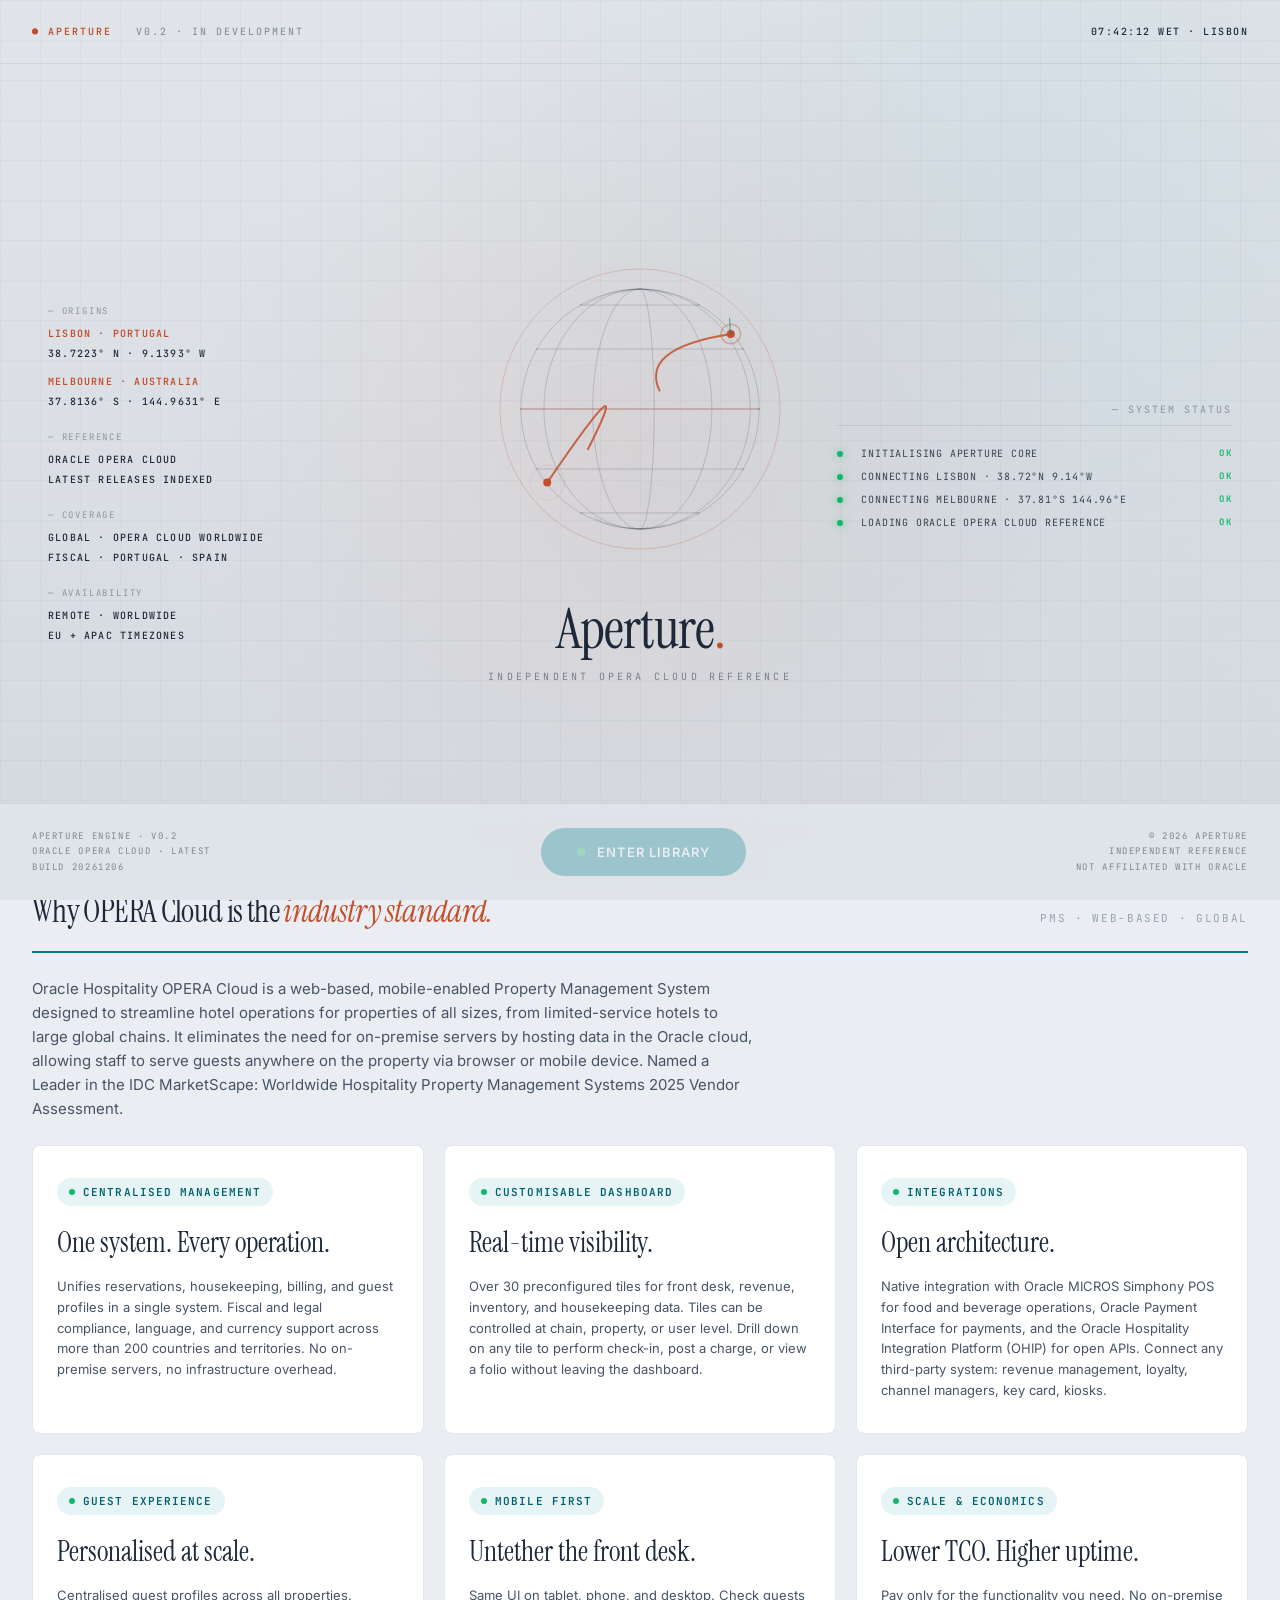
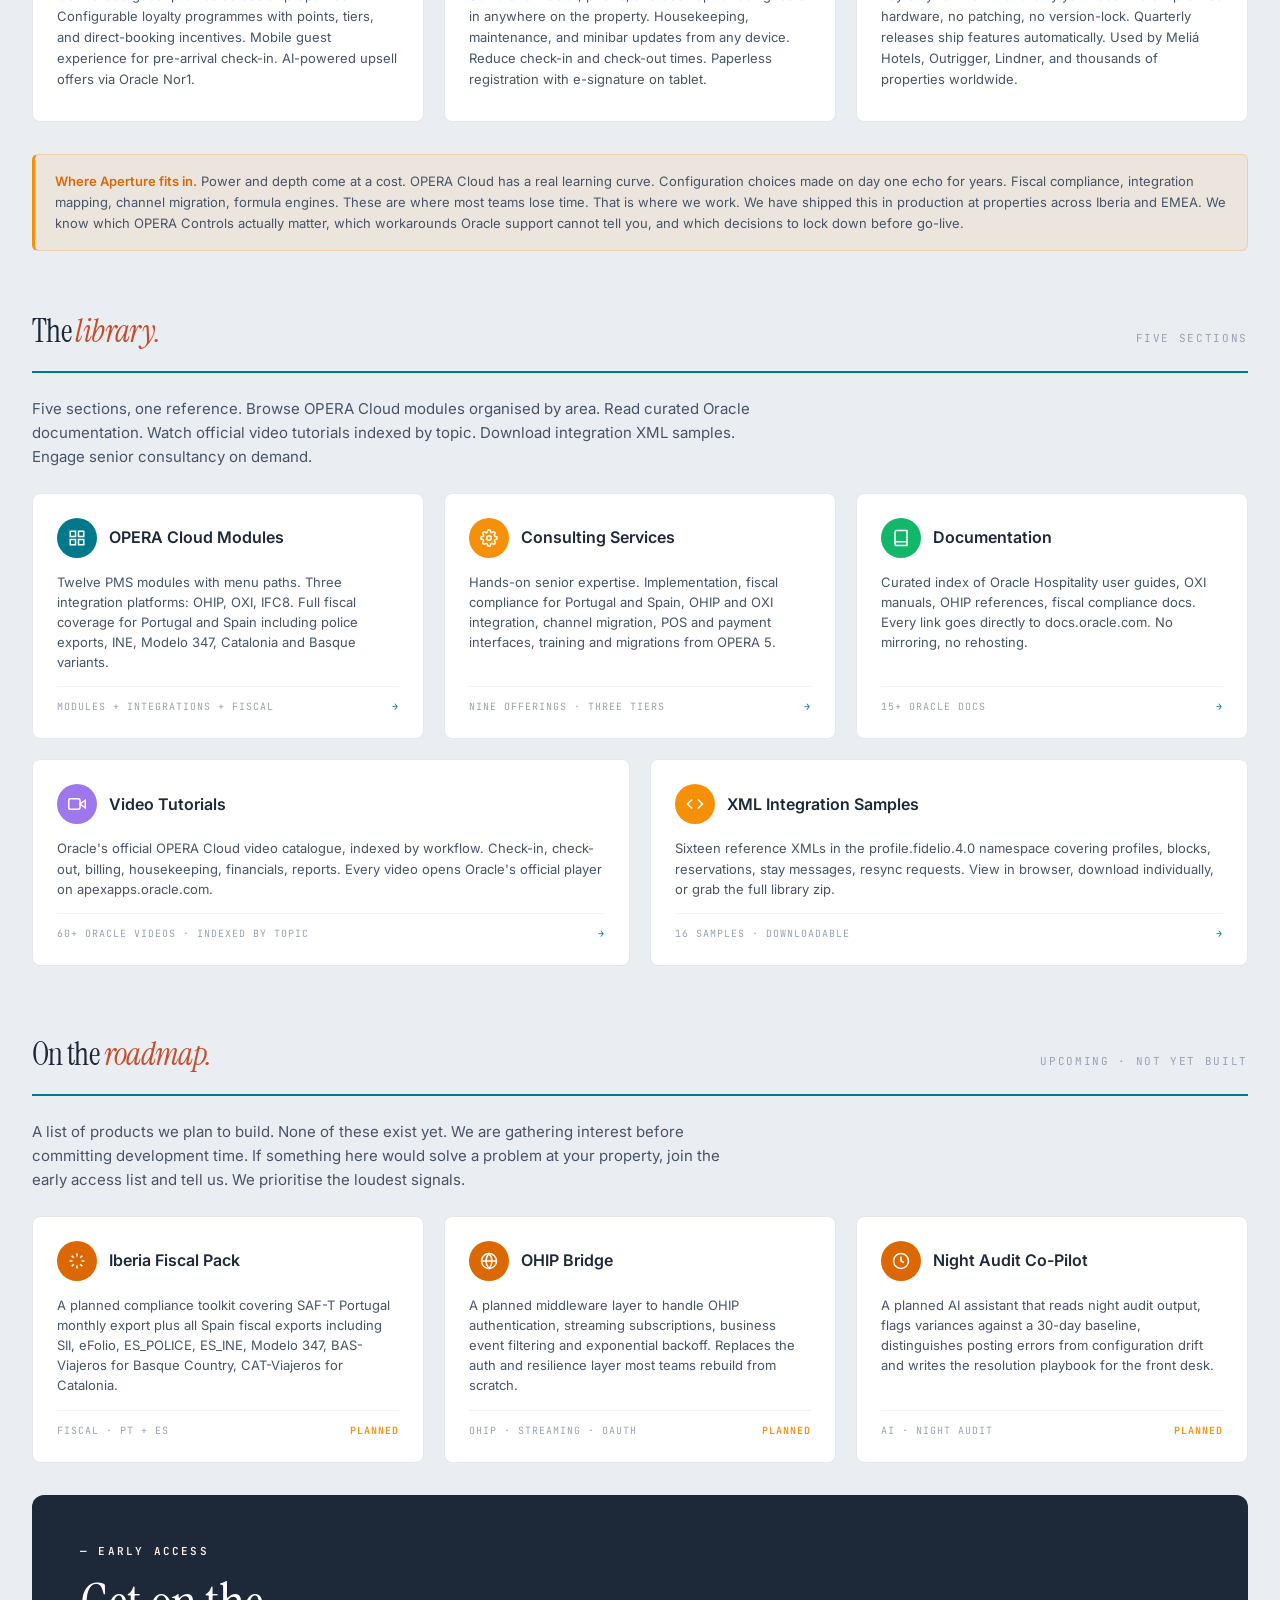
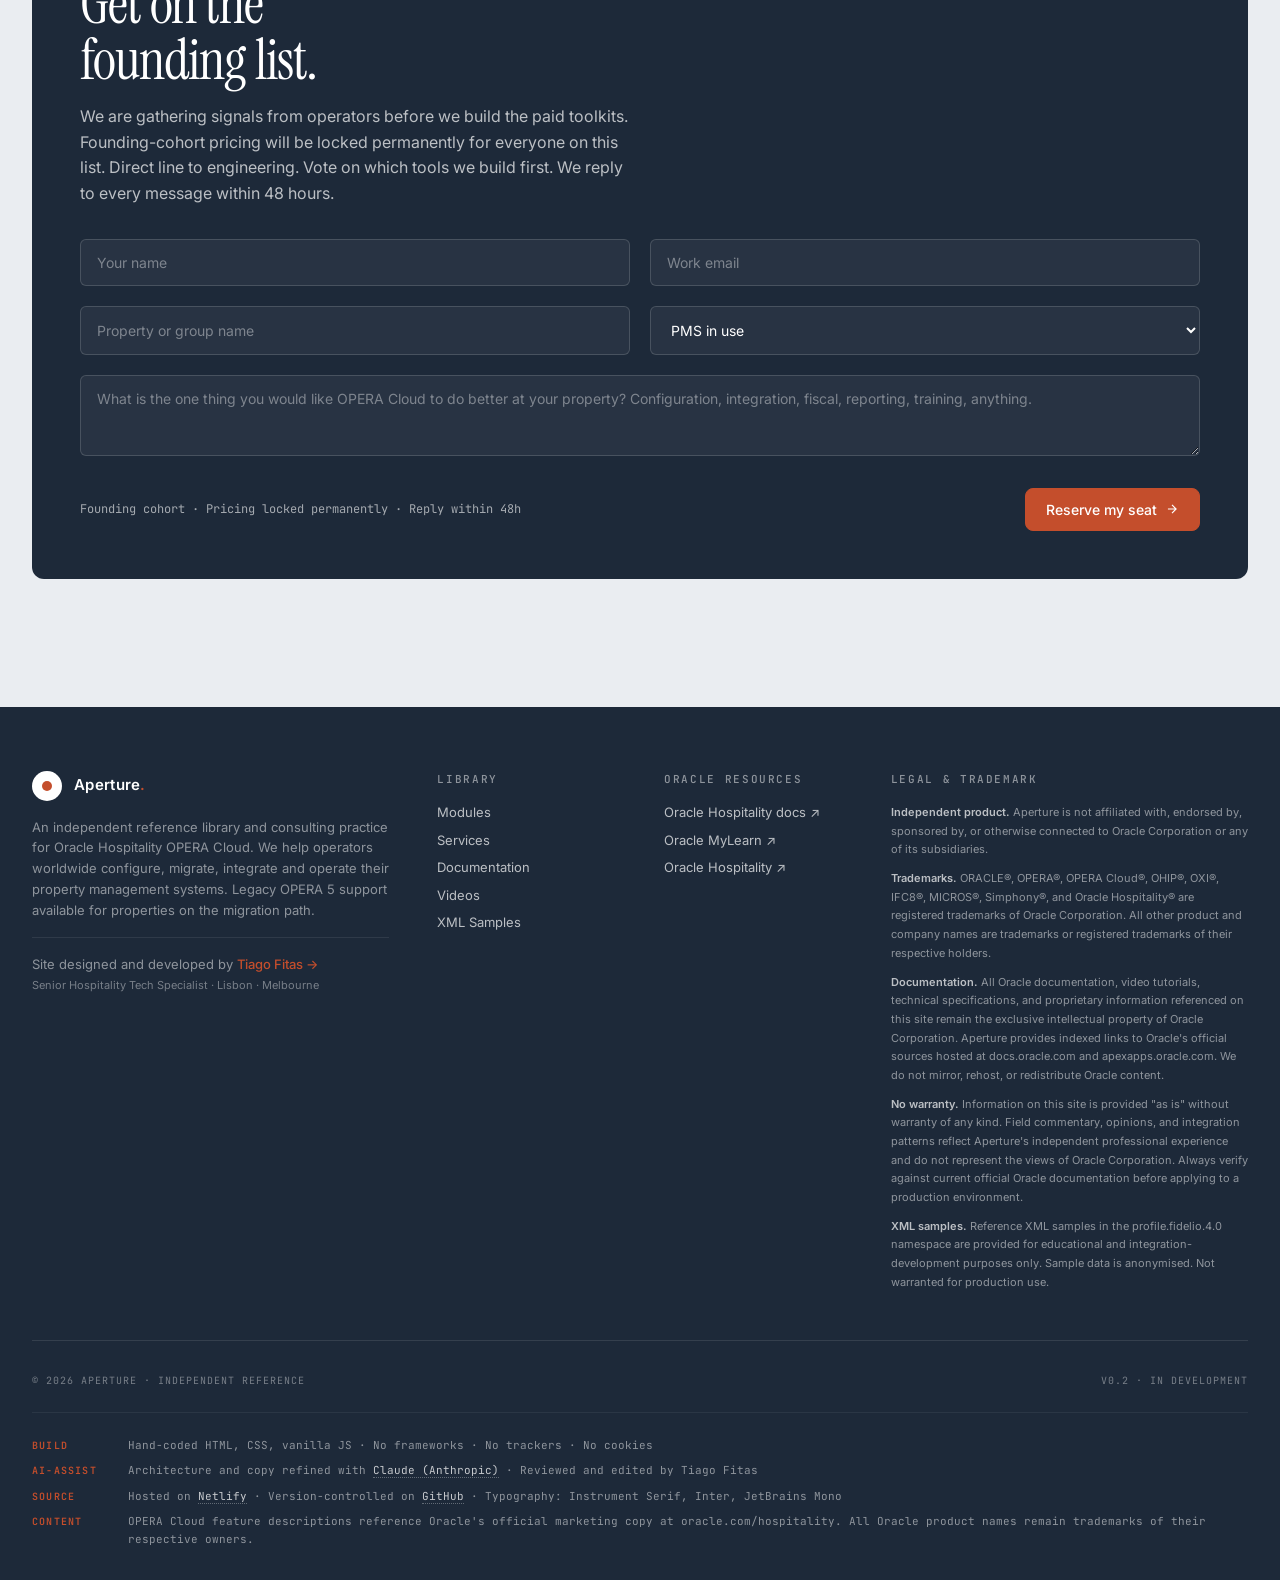
==== index.html @ 54735583 "v8 working form + Netlify Forms + reframed copy" ====
<!DOCTYPE html>
<html lang="en">
<head>
<meta charset="UTF-8">
<meta name="viewport" content="width=device-width, initial-scale=1.0">
<title>Aperture · OPERA Cloud Reference & Tools</title>
<meta name="description" content="Curated Oracle Hospitality OPERA Cloud documentation, video tutorials, and integration XML samples. Independent reference library for hotel technology professionals.">
<link rel="preconnect" href="https://fonts.googleapis.com">
<link rel="preconnect" href="https://fonts.gstatic.com" crossorigin>
<link href="https://fonts.googleapis.com/css2?family=Instrument+Serif&family=JetBrains+Mono:wght@400;500;600&family=Inter:wght@400;500;600;700&display=swap" rel="stylesheet">
<link rel="stylesheet" href="assets/styles.css">
</head>
<body class="intro-active">

<!-- Netlify static form registration (hidden, required for Netlify to detect form fields at build time) -->
<form name="aperture-waitlist" netlify netlify-honeypot="bot-field" hidden>
  <input type="text" name="name" />
  <input type="email" name="email" />
  <input type="text" name="property" />
  <input type="text" name="pms" />
  <textarea name="goal"></textarea>
</form>

<!-- CINEMATIC BOOT INTRO -->
<div id="intro">

  <!-- TOP STATUS BAR -->
  <div class="boot-topbar">
    <div class="left">
      <span class="accent">● APERTURE</span>
      <span>v0.2 · IN DEVELOPMENT</span>
    </div>
    <div class="right">
      <span id="boot-clock">--:--:-- WET · LISBON</span>
    </div>
  </div>

  <!-- THREE-COLUMN STAGE -->
  <div class="boot-stage">

    <!-- LEFT COLUMN - COORDS + META -->
    <div class="boot-left">
      <span class="label">— Origins</span>
      <span class="value accent">LISBON · PORTUGAL</span>
      <span class="value">38.7223° N · 9.1393° W</span>
      <span class="value accent" style="margin-top: 8px; display: block;">MELBOURNE · AUSTRALIA</span>
      <span class="value">37.8136° S · 144.9631° E</span>

      <span class="label">— Reference</span>
      <span class="value">ORACLE OPERA CLOUD</span>
      <span class="value">LATEST RELEASES INDEXED</span>

      <span class="label">— Coverage</span>
      <span class="value">GLOBAL · OPERA CLOUD WORLDWIDE</span>
      <span class="value">FISCAL · PORTUGAL · SPAIN</span>

      <span class="label">— Availability</span>
      <span class="value">REMOTE · WORLDWIDE</span>
      <span class="value">EU + APAC TIMEZONES</span>
    </div>

    <!-- CENTRE - GLOBE + BRAND -->
    <div class="boot-centre">
      <canvas id="boot-globe" width="320" height="320"></canvas>
      <div class="boot-brand">
        <div class="boot-brand-name">Aperture<span class="dot">.</span></div>
        <div class="boot-brand-tag">Independent OPERA Cloud Reference</div>
      </div>
    </div>

    <!-- RIGHT COLUMN - STATUS LIST -->
    <div class="boot-right">
      <div class="boot-status-head">— SYSTEM STATUS</div>
      <div id="status-list"></div>
    </div>

  </div>

  <!-- BOTTOM BAR - SYSTEM INFO + ENTER -->
  <div class="boot-bottom">
    <div class="boot-system-info" id="boot-system">
      APERTURE ENGINE · v0.2<br>
      ORACLE OPERA CLOUD · LATEST<br>
      BUILD ----
    </div>
    <button id="intro-enter" class="intro-enter" disabled>
      <span class="intro-pulse"></span>
      Enter library
    </button>
    <div class="boot-system-info" style="text-align: right;">
      © 2026 APERTURE<br>
      INDEPENDENT REFERENCE<br>
      NOT AFFILIATED WITH ORACLE
    </div>
  </div>

</div>

<!-- TOP BAR -->
<header class="topbar">
  <div class="topbar-inner">
    <a href="index.html" class="brand">
      <div class="brand-mark"></div>
      <span class="name">Aperture<span class="dot">.</span></span>
    </a>
    <div class="topbar-meta">
      <span class="pill">REFERENCE LIBRARY</span>
      <span>v0.2 · IN DEVELOPMENT</span>
    </div>
  </div>
</header>

<!-- MENU -->
<nav class="menubar">
  <div class="menubar-inner">
    <a href="index.html" class="menu-link active">
      <svg viewBox="0 0 24 24" fill="none" stroke="currentColor" stroke-width="2"><path d="M3 9l9-7 9 7v11a2 2 0 01-2 2H5a2 2 0 01-2-2z"/></svg>
      Home
    </a>
    <a href="modules.html" class="menu-link">
      <svg viewBox="0 0 24 24" fill="none" stroke="currentColor" stroke-width="2"><rect x="3" y="3" width="7" height="7"/><rect x="14" y="3" width="7" height="7"/><rect x="3" y="14" width="7" height="7"/><rect x="14" y="14" width="7" height="7"/></svg>
      Modules
    </a>
    <a href="services.html" class="menu-link">
      <svg viewBox="0 0 24 24" fill="none" stroke="currentColor" stroke-width="2"><circle cx="12" cy="12" r="3"/><path d="M19.4 15a1.65 1.65 0 00.33 1.82l.06.06a2 2 0 010 2.83 2 2 0 01-2.83 0l-.06-.06a1.65 1.65 0 00-1.82-.33 1.65 1.65 0 00-1 1.51V21a2 2 0 01-4 0v-.09A1.65 1.65 0 009 19.4a1.65 1.65 0 00-1.82.33l-.06.06a2 2 0 01-2.83 0 2 2 0 010-2.83l.06-.06a1.65 1.65 0 00.33-1.82 1.65 1.65 0 00-1.51-1H3a2 2 0 010-4h.09A1.65 1.65 0 004.6 9a1.65 1.65 0 00-.33-1.82l-.06-.06a2 2 0 010-2.83 2 2 0 012.83 0l.06.06a1.65 1.65 0 001.82.33H9a1.65 1.65 0 001-1.51V3a2 2 0 014 0v.09a1.65 1.65 0 001 1.51 1.65 1.65 0 001.82-.33l.06-.06a2 2 0 012.83 0 2 2 0 010 2.83l-.06.06a1.65 1.65 0 00-.33 1.82V9a1.65 1.65 0 001.51 1H21a2 2 0 010 4h-.09a1.65 1.65 0 00-1.51 1z"/></svg>
      Services
    </a>
    <a href="resources.html" class="menu-link">
      <svg viewBox="0 0 24 24" fill="none" stroke="currentColor" stroke-width="2"><path d="M4 19.5A2.5 2.5 0 016.5 17H20"/><path d="M6.5 2H20v20H6.5A2.5 2.5 0 014 19.5v-15A2.5 2.5 0 016.5 2z"/></svg>
      Documentation
    </a>
    <a href="videos.html" class="menu-link">
      <svg viewBox="0 0 24 24" fill="none" stroke="currentColor" stroke-width="2"><polygon points="23 7 16 12 23 17 23 7"/><rect x="1" y="5" width="15" height="14" rx="2"/></svg>
      Videos
    </a>
    <a href="xml-library.html" class="menu-link">
      <svg viewBox="0 0 24 24" fill="none" stroke="currentColor" stroke-width="2"><path d="M14 2H6a2 2 0 00-2 2v16a2 2 0 002 2h12a2 2 0 002-2V8z"/><path d="M14 2v6h6 M16 13H8 M16 17H8"/></svg>
      XML Samples
    </a>
    <div class="menubar-actions">
      <a href="#waitlist" class="btn btn-accent" style="padding: 6px 14px; font-size: 12px;">Early access</a>
    </div>
  </div>
</nav>

<!-- PAGE CONTENT -->
<div class="page">

  <!-- HERO -->
  <section class="hero">
    <div class="hero-content">
      <div class="hero-eyebrow">
        <span class="dot"></span>
        Independent OPERA Cloud reference library
      </div>
      <h1>Reference,<br>tools, <span class="accent">expertise.</span></h1>
      <p class="lead">A growing reference library for Oracle Hospitality OPERA Cloud. Curated documentation, official video tutorials, integration XML samples, and senior consulting services. Independent. Iberia-based. Worldwide remote.</p>
      <div class="ctas">
        <a href="modules.html" class="btn btn-primary">
          Browse modules
          <svg width="14" height="14" viewBox="0 0 24 24" fill="none" stroke="currentColor" stroke-width="2"><path d="M5 12h14M12 5l7 7-7 7"/></svg>
        </a>
        <a href="services.html" class="btn btn-secondary">View services</a>
        <a href="#waitlist" class="btn btn-secondary">Early access</a>
      </div>
    </div>
  </section>

  <!-- STAT TILES (PMS dashboard style) -->
  <div class="tiles">
    <div class="tile span-3">
      <div class="stat">
        <div class="stat-icon teal">
          <svg viewBox="0 0 24 24"><rect x="3" y="3" width="7" height="7"/><rect x="14" y="3" width="7" height="7"/><rect x="3" y="14" width="7" height="7"/><rect x="14" y="14" width="7" height="7"/></svg>
        </div>
        <div>
          <div class="stat-num">12</div>
          <div class="stat-label">Modules covered</div>
        </div>
      </div>
    </div>
    <div class="tile span-3">
      <div class="stat">
        <div class="stat-icon green">
          <svg viewBox="0 0 24 24"><path d="M14 2H6a2 2 0 00-2 2v16a2 2 0 002 2h12a2 2 0 002-2V8z M14 2v6h6"/></svg>
        </div>
        <div>
          <div class="stat-num">15</div>
          <div class="stat-label">Oracle docs indexed</div>
        </div>
      </div>
    </div>
    <div class="tile span-3">
      <div class="stat">
        <div class="stat-icon purple">
          <svg viewBox="0 0 24 24"><polygon points="23 7 16 12 23 17 23 7"/><rect x="1" y="5" width="15" height="14" rx="2"/></svg>
        </div>
        <div>
          <div class="stat-num">60+</div>
          <div class="stat-label">Video tutorials</div>
        </div>
      </div>
    </div>
    <div class="tile span-3">
      <div class="stat">
        <div class="stat-icon orange">
          <svg viewBox="0 0 24 24"><polyline points="16 18 22 12 16 6"/><polyline points="8 6 2 12 8 18"/></svg>
        </div>
        <div>
          <div class="stat-num">16</div>
          <div class="stat-label">XML samples</div>
        </div>
      </div>
    </div>
  </div>

  <!-- WHY OPERA CLOUD -->
  <div class="section-head">
    <h2>Why OPERA Cloud is the <span class="accent">industry standard.</span></h2>
    <span class="count">PMS · WEB-BASED · GLOBAL</span>
  </div>
  <p class="section-intro">Oracle Hospitality OPERA Cloud is a web-based, mobile-enabled Property Management System designed to streamline hotel operations for properties of all sizes, from limited-service hotels to large global chains. It eliminates the need for on-premise servers by hosting data in the Oracle cloud, allowing staff to serve guests anywhere on the property via browser or mobile device. Named a Leader in the IDC MarketScape: Worldwide Hospitality Property Management Systems 2025 Vendor Assessment.</p>

  <div class="tiles">
    <div class="tile span-4">
      <div style="padding: 8px 0;">
        <div class="hero-eyebrow" style="background: var(--teal-soft); margin-bottom: 16px;">
          <span class="dot"></span> CENTRALISED MANAGEMENT
        </div>
        <h3 style="font-family: 'Instrument Serif', Georgia, serif; font-size: 28px; font-weight: 400; margin-bottom: 12px;">One system. Every operation.</h3>
        <p style="font-size: 13px; color: var(--ink-soft); line-height: 1.6;">Unifies reservations, housekeeping, billing, and guest profiles in a single system. Fiscal and legal compliance, language, and currency support across more than 200 countries and territories. No on-premise servers, no infrastructure overhead.</p>
      </div>
    </div>

    <div class="tile span-4">
      <div style="padding: 8px 0;">
        <div class="hero-eyebrow" style="background: var(--teal-soft); margin-bottom: 16px;">
          <span class="dot"></span> CUSTOMISABLE DASHBOARD
        </div>
        <h3 style="font-family: 'Instrument Serif', Georgia, serif; font-size: 28px; font-weight: 400; margin-bottom: 12px;">Real-time visibility.</h3>
        <p style="font-size: 13px; color: var(--ink-soft); line-height: 1.6;">Over 30 preconfigured tiles for front desk, revenue, inventory, and housekeeping data. Tiles can be controlled at chain, property, or user level. Drill down on any tile to perform check-in, post a charge, or view a folio without leaving the dashboard.</p>
      </div>
    </div>

    <div class="tile span-4">
      <div style="padding: 8px 0;">
        <div class="hero-eyebrow" style="background: var(--teal-soft); margin-bottom: 16px;">
          <span class="dot"></span> INTEGRATIONS
        </div>
        <h3 style="font-family: 'Instrument Serif', Georgia, serif; font-size: 28px; font-weight: 400; margin-bottom: 12px;">Open architecture.</h3>
        <p style="font-size: 13px; color: var(--ink-soft); line-height: 1.6;">Native integration with Oracle MICROS Simphony POS for food and beverage operations, Oracle Payment Interface for payments, and the Oracle Hospitality Integration Platform (OHIP) for open APIs. Connect any third-party system: revenue management, loyalty, channel managers, key card, kiosks.</p>
      </div>
    </div>

    <div class="tile span-4">
      <div style="padding: 8px 0;">
        <div class="hero-eyebrow" style="background: var(--teal-soft); margin-bottom: 16px;">
          <span class="dot"></span> GUEST EXPERIENCE
        </div>
        <h3 style="font-family: 'Instrument Serif', Georgia, serif; font-size: 28px; font-weight: 400; margin-bottom: 12px;">Personalised at scale.</h3>
        <p style="font-size: 13px; color: var(--ink-soft); line-height: 1.6;">Centralised guest profiles across all properties. Configurable loyalty programmes with points, tiers, and direct-booking incentives. Mobile guest experience for pre-arrival check-in. AI-powered upsell offers via Oracle Nor1.</p>
      </div>
    </div>

    <div class="tile span-4">
      <div style="padding: 8px 0;">
        <div class="hero-eyebrow" style="background: var(--teal-soft); margin-bottom: 16px;">
          <span class="dot"></span> MOBILE FIRST
        </div>
        <h3 style="font-family: 'Instrument Serif', Georgia, serif; font-size: 28px; font-weight: 400; margin-bottom: 12px;">Untether the front desk.</h3>
        <p style="font-size: 13px; color: var(--ink-soft); line-height: 1.6;">Same UI on tablet, phone, and desktop. Check guests in anywhere on the property. Housekeeping, maintenance, and minibar updates from any device. Reduce check-in and check-out times. Paperless registration with e-signature on tablet.</p>
      </div>
    </div>

    <div class="tile span-4">
      <div style="padding: 8px 0;">
        <div class="hero-eyebrow" style="background: var(--teal-soft); margin-bottom: 16px;">
          <span class="dot"></span> SCALE & ECONOMICS
        </div>
        <h3 style="font-family: 'Instrument Serif', Georgia, serif; font-size: 28px; font-weight: 400; margin-bottom: 12px;">Lower TCO. Higher uptime.</h3>
        <p style="font-size: 13px; color: var(--ink-soft); line-height: 1.6;">Pay only for the functionality you need. No on-premise hardware, no patching, no version-lock. Quarterly releases ship features automatically. Used by Meliá Hotels, Outrigger, Lindner, and thousands of properties worldwide.</p>
      </div>
    </div>
  </div>

  <div class="disclaimer" style="margin-top: 24px;">
    <strong>Where Aperture fits in.</strong> Power and depth come at a cost. OPERA Cloud has a real learning curve. Configuration choices made on day one echo for years. Fiscal compliance, integration mapping, channel migration, formula engines. These are where most teams lose time. That is where we work. We have shipped this in production at properties across Iberia and EMEA. We know which OPERA Controls actually matter, which workarounds Oracle support cannot tell you, and which decisions to lock down before go-live.
  </div>

  <!-- LIBRARY ENTRY POINTS -->
  <div class="section-head">
    <h2>The <span class="accent">library.</span></h2>
    <span class="count">FIVE SECTIONS</span>
  </div>
  <p class="section-intro">Five sections, one reference. Browse OPERA Cloud modules organised by area. Read curated Oracle documentation. Watch official video tutorials indexed by topic. Download integration XML samples. Engage senior consultancy on demand.</p>

  <div class="tiles">
    <a href="modules.html" class="tile span-4 module-tile">
      <div class="head">
        <div class="icon teal">
          <svg viewBox="0 0 24 24"><rect x="3" y="3" width="7" height="7"/><rect x="14" y="3" width="7" height="7"/><rect x="3" y="14" width="7" height="7"/><rect x="14" y="14" width="7" height="7"/></svg>
        </div>
        <h3>OPERA Cloud Modules</h3>
      </div>
      <p class="desc">Twelve PMS modules with menu paths. Three integration platforms: OHIP, OXI, IFC8. Full fiscal coverage for Portugal and Spain including police exports, INE, Modelo 347, Catalonia and Basque variants.</p>
      <div class="foot">
        <span>MODULES + INTEGRATIONS + FISCAL</span>
        <span class="badge">→</span>
      </div>
    </a>

    <a href="services.html" class="tile span-4 module-tile">
      <div class="head">
        <div class="icon orange">
          <svg viewBox="0 0 24 24"><circle cx="12" cy="12" r="3"/><path d="M19.4 15a1.65 1.65 0 00.33 1.82l.06.06a2 2 0 010 2.83 2 2 0 01-2.83 0l-.06-.06a1.65 1.65 0 00-1.82-.33 1.65 1.65 0 00-1 1.51V21a2 2 0 01-4 0v-.09A1.65 1.65 0 009 19.4a1.65 1.65 0 00-1.82.33l-.06.06a2 2 0 01-2.83 0 2 2 0 010-2.83l.06-.06a1.65 1.65 0 00.33-1.82 1.65 1.65 0 00-1.51-1H3a2 2 0 010-4h.09A1.65 1.65 0 004.6 9a1.65 1.65 0 00-.33-1.82l-.06-.06a2 2 0 010-2.83 2 2 0 012.83 0l.06.06a1.65 1.65 0 001.82.33H9a1.65 1.65 0 001-1.51V3a2 2 0 014 0v.09a1.65 1.65 0 001 1.51 1.65 1.65 0 001.82-.33l.06-.06a2 2 0 012.83 0 2 2 0 010 2.83l-.06.06a1.65 1.65 0 00-.33 1.82V9a1.65 1.65 0 001.51 1H21a2 2 0 010 4h-.09a1.65 1.65 0 00-1.51 1z"/></svg>
        </div>
        <h3>Consulting Services</h3>
      </div>
      <p class="desc">Hands-on senior expertise. Implementation, fiscal compliance for Portugal and Spain, OHIP and OXI integration, channel migration, POS and payment interfaces, training and migrations from OPERA 5.</p>
      <div class="foot">
        <span>NINE OFFERINGS · THREE TIERS</span>
        <span class="badge">→</span>
      </div>
    </a>

    <a href="resources.html" class="tile span-4 module-tile">
      <div class="head">
        <div class="icon green">
          <svg viewBox="0 0 24 24"><path d="M4 19.5A2.5 2.5 0 016.5 17H20"/><path d="M6.5 2H20v20H6.5A2.5 2.5 0 014 19.5v-15A2.5 2.5 0 016.5 2z"/></svg>
        </div>
        <h3>Documentation</h3>
      </div>
      <p class="desc">Curated index of Oracle Hospitality user guides, OXI manuals, OHIP references, fiscal compliance docs. Every link goes directly to docs.oracle.com. No mirroring, no rehosting.</p>
      <div class="foot">
        <span>15+ ORACLE DOCS</span>
        <span class="badge">→</span>
      </div>
    </a>

    <a href="videos.html" class="tile span-6 module-tile">
      <div class="head">
        <div class="icon purple">
          <svg viewBox="0 0 24 24"><polygon points="23 7 16 12 23 17 23 7"/><rect x="1" y="5" width="15" height="14" rx="2"/></svg>
        </div>
        <h3>Video Tutorials</h3>
      </div>
      <p class="desc">Oracle's official OPERA Cloud video catalogue, indexed by workflow. Check-in, check-out, billing, housekeeping, financials, reports. Every video opens Oracle's official player on apexapps.oracle.com.</p>
      <div class="foot">
        <span>60+ ORACLE VIDEOS · INDEXED BY TOPIC</span>
        <span class="badge">→</span>
      </div>
    </a>

    <a href="xml-library.html" class="tile span-6 module-tile">
      <div class="head">
        <div class="icon orange">
          <svg viewBox="0 0 24 24"><polyline points="16 18 22 12 16 6"/><polyline points="8 6 2 12 8 18"/></svg>
        </div>
        <h3>XML Integration Samples</h3>
      </div>
      <p class="desc">Sixteen reference XMLs in the profile.fidelio.4.0 namespace covering profiles, blocks, reservations, stay messages, resync requests. View in browser, download individually, or grab the full library zip.</p>
      <div class="foot">
        <span>16 SAMPLES · DOWNLOADABLE</span>
        <span class="badge">→</span>
      </div>
    </a>
  </div>

  <!-- ROADMAP / UPCOMING -->
  <div class="section-head">
    <h2>On the <span class="accent">roadmap.</span></h2>
    <span class="count">UPCOMING · NOT YET BUILT</span>
  </div>
  <p class="section-intro">A list of products we plan to build. None of these exist yet. We are gathering interest before committing development time. If something here would solve a problem at your property, join the early access list and tell us. We prioritise the loudest signals.</p>

  <div class="tiles">
    <div class="module-tile tile span-4">
      <div class="head">
        <div class="icon amber"><svg viewBox="0 0 24 24"><path d="M12 2v4M12 18v4M4.93 4.93l2.83 2.83M16.24 16.24l2.83 2.83M2 12h4M18 12h4M4.93 19.07l2.83-2.83M16.24 7.76l2.83-2.83"/></svg></div>
        <h3>Iberia Fiscal Pack</h3>
      </div>
      <p class="desc">A planned compliance toolkit covering SAF-T Portugal monthly export plus all Spain fiscal exports including SII, eFolio, ES_POLICE, ES_INE, Modelo 347, BAS-Viajeros for Basque Country, CAT-Viajeros for Catalonia.</p>
      <div class="foot">
        <span>FISCAL · PT + ES</span>
        <span class="badge upcoming">PLANNED</span>
      </div>
    </div>

    <div class="module-tile tile span-4">
      <div class="head">
        <div class="icon amber"><svg viewBox="0 0 24 24"><circle cx="12" cy="12" r="10"/><path d="M2 12h20M12 2a15.3 15.3 0 014 10 15.3 15.3 0 01-4 10 15.3 15.3 0 01-4-10 15.3 15.3 0 014-10z"/></svg></div>
        <h3>OHIP Bridge</h3>
      </div>
      <p class="desc">A planned middleware layer to handle OHIP authentication, streaming subscriptions, business event filtering and exponential backoff. Replaces the auth and resilience layer most teams rebuild from scratch.</p>
      <div class="foot">
        <span>OHIP · STREAMING · OAUTH</span>
        <span class="badge upcoming">PLANNED</span>
      </div>
    </div>

    <div class="module-tile tile span-4">
      <div class="head">
        <div class="icon amber"><svg viewBox="0 0 24 24"><path d="M12 6v6l4 2"/><circle cx="12" cy="12" r="10"/></svg></div>
        <h3>Night Audit Co-Pilot</h3>
      </div>
      <p class="desc">A planned AI assistant that reads night audit output, flags variances against a 30-day baseline, distinguishes posting errors from configuration drift and writes the resolution playbook for the front desk.</p>
      <div class="foot">
        <span>AI · NIGHT AUDIT</span>
        <span class="badge upcoming">PLANNED</span>
      </div>
    </div>
  </div>

  <!-- WAITLIST -->
  <section class="form-card" id="waitlist">
    <p class="eyebrow">— Early access</p>
    <h2>Get on the<br>founding list.</h2>
    <p>We are gathering signals from operators before we build the paid toolkits. Founding-cohort pricing will be locked permanently for everyone on this list. Direct line to engineering. Vote on which tools we build first. We reply to every message within 48 hours.</p>

    <form name="aperture-waitlist" method="POST" data-netlify="true" netlify-honeypot="bot-field" onsubmit="handleWaitlist(event)">
      <input type="hidden" name="form-name" value="aperture-waitlist">
      <p style="display:none;"><label>Do not fill this out: <input name="bot-field"></label></p>

      <div class="form-row">
        <input type="text" name="name" placeholder="Your name" class="form-input" required>
        <input type="email" name="email" placeholder="Work email" class="form-input" required>
      </div>
      <div class="form-row">
        <input type="text" name="property" placeholder="Property or group name" class="form-input" required>
        <select name="pms" class="form-input" required>
          <option value="">PMS in use</option>
          <option value="opera_cloud">OPERA Cloud</option>
          <option value="opera_5_migrating">OPERA 5 (migrating to Cloud)</option>
          <option value="opera_5_staying">OPERA 5 (no migration plan yet)</option>
          <option value="protel">Protel</option>
          <option value="mews">Mews</option>
          <option value="cloudbeds">Cloudbeds</option>
          <option value="hotsoft">HotSoft</option>
          <option value="other">Other</option>
          <option value="evaluating">Evaluating options</option>
        </select>
      </div>
      <textarea name="goal" placeholder="What is the one thing you would like OPERA Cloud to do better at your property? Configuration, integration, fiscal, reporting, training, anything." class="form-input" rows="3"></textarea>

      <div class="form-foot">
        <span class="form-counter">Founding cohort · Pricing locked permanently · Reply within 48h</span>
        <button type="submit" class="btn btn-accent">
          Reserve my seat
          <svg width="14" height="14" viewBox="0 0 24 24" fill="none" stroke="currentColor" stroke-width="2"><path d="M5 12h14M12 5l7 7-7 7"/></svg>
        </button>
      </div>
    </form>
  </section>

</div>

<!-- FOOTER (legal-heavy) -->
<footer class="footer">
  <div class="footer-inner">
    <div class="footer-grid">
      <div class="footer-brand">
        <a href="index.html" class="brand">
          <div class="brand-mark"></div>
          <span class="name">Aperture<span class="dot">.</span></span>
        </a>
        <p class="blurb">An independent reference library and consulting practice for Oracle Hospitality OPERA Cloud. We help operators worldwide configure, migrate, integrate and operate their property management systems. Legacy OPERA 5 support available for properties on the migration path.</p>
        <p class="blurb" style="margin-top: 16px; padding-top: 16px; border-top: 1px solid rgba(255,255,255,0.08);">Site designed and developed by <a href="https://www.linkedin.com/in/tiagofitas76/" target="_blank" rel="noopener" style="color: var(--accent); text-decoration: none; font-weight: 500;">Tiago Fitas →</a><br><span style="font-size: 11px; color: rgba(255,255,255,0.4);">Senior Hospitality Tech Specialist · Lisbon &middot; Melbourne</span></p>
      </div>
      <div>
        <h4>Library</h4>
        <ul>
          <li><a href="modules.html">Modules</a></li>
          <li><a href="services.html">Services</a></li>
          <li><a href="resources.html">Documentation</a></li>
          <li><a href="videos.html">Videos</a></li>
          <li><a href="xml-library.html">XML Samples</a></li>
        </ul>
      </div>
      <div>
        <h4>Oracle Resources</h4>
        <ul>
          <li><a href="https://docs.oracle.com/en/industries/hospitality/" target="_blank" rel="noopener">Oracle Hospitality docs ↗</a></li>
          <li><a href="https://learn.oracle.com" target="_blank" rel="noopener">Oracle MyLearn ↗</a></li>
          <li><a href="https://www.oracle.com/hospitality/" target="_blank" rel="noopener">Oracle Hospitality ↗</a></li>
        </ul>
      </div>
      <div>
        <h4>Legal & Trademark</h4>
        <div class="footer-legal">
          <p><strong>Independent product.</strong> Aperture is not affiliated with, endorsed by, sponsored by, or otherwise connected to Oracle Corporation or any of its subsidiaries.</p>
          <p><strong>Trademarks.</strong> ORACLE®, OPERA®, OPERA Cloud®, OHIP®, OXI®, IFC8®, MICROS®, Simphony®, and Oracle Hospitality® are registered trademarks of Oracle Corporation. All other product and company names are trademarks or registered trademarks of their respective holders.</p>
          <p><strong>Documentation.</strong> All Oracle documentation, video tutorials, technical specifications, and proprietary information referenced on this site remain the exclusive intellectual property of Oracle Corporation. Aperture provides indexed links to Oracle's official sources hosted at docs.oracle.com and apexapps.oracle.com. We do not mirror, rehost, or redistribute Oracle content.</p>
          <p><strong>No warranty.</strong> Information on this site is provided "as is" without warranty of any kind. Field commentary, opinions, and integration patterns reflect Aperture's independent professional experience and do not represent the views of Oracle Corporation. Always verify against current official Oracle documentation before applying to a production environment.</p>
          <p><strong>XML samples.</strong> Reference XML samples in the profile.fidelio.4.0 namespace are provided for educational and integration-development purposes only. Sample data is anonymised. Not warranted for production use.</p>
        </div>
      </div>
    </div>
    <div class="footer-bottom">
      <div>© 2026 APERTURE · INDEPENDENT REFERENCE</div>
      <div>v0.2 · IN DEVELOPMENT</div>
    </div>
    <div class="footer-credits">
      <div class="credits-line">
        <span class="credits-label">BUILD</span>
        <span>Hand-coded HTML, CSS, vanilla JS · No frameworks · No trackers · No cookies</span>
      </div>
      <div class="credits-line">
        <span class="credits-label">AI-ASSIST</span>
        <span>Architecture and copy refined with <a href="https://www.anthropic.com/claude" target="_blank" rel="noopener">Claude (Anthropic)</a> · Reviewed and edited by Tiago Fitas</span>
      </div>
      <div class="credits-line">
        <span class="credits-label">SOURCE</span>
        <span>Hosted on <a href="https://www.netlify.com" target="_blank" rel="noopener">Netlify</a> · Version-controlled on <a href="https://github.com/austugal" target="_blank" rel="noopener">GitHub</a> · Typography: Instrument Serif, Inter, JetBrains Mono</span>
      </div>
      <div class="credits-line">
        <span class="credits-label">CONTENT</span>
        <span>OPERA Cloud feature descriptions reference Oracle's official marketing copy at oracle.com/hospitality. All Oracle product names remain trademarks of their respective owners.</span>
      </div>
    </div>
  </div>
</footer>

<script>
function handleWaitlist(e) {
  e.preventDefault();
  var form = e.target;
  var btn = form.querySelector('button[type="submit"]');
  var foot = form.querySelector('.form-foot');
  var origLabel = btn.innerHTML;

  btn.innerHTML = 'Sending...';
  btn.disabled = true;
  btn.style.opacity = '0.7';

  // Build form data (Netlify Forms expects form-encoded with form-name)
  var formData = new FormData(form);
  var encoded = new URLSearchParams();
  formData.forEach(function(v, k) { encoded.append(k, v); });

  fetch('/', {
    method: 'POST',
    headers: { 'Content-Type': 'application/x-www-form-urlencoded' },
    body: encoded.toString()
  })
  .then(function(r) {
    if (!r.ok) throw new Error('submit failed');
    // Replace the form with a confirmation panel
    form.innerHTML = '<div style="padding: 32px; text-align: center; border: 1px solid rgba(255,255,255,0.1); border-radius: 12px; background: rgba(0,122,138,0.08);">' +
      '<div style="font-family: \'Instrument Serif\', Georgia, serif; font-size: 36px; color: #fff; margin-bottom: 12px;">You are on the list.</div>' +
      '<p style="color: rgba(255,255,255,0.7); font-size: 14px; line-height: 1.6; max-width: 480px; margin: 0 auto;">Tiago will reply within 48 hours from a Lisbon timezone. Founding-cohort pricing is now locked for your account. We will not share your details with anyone.</p>' +
      '<div style="margin-top: 20px; font-family: \'JetBrains Mono\', monospace; font-size: 11px; letter-spacing: 0.1em; color: rgba(255,255,255,0.4); text-transform: uppercase;">Confirmation logged · ' + new Date().toISOString().slice(0, 16).replace('T', ' ') + ' UTC</div>' +
    '</div>';
  })
  .catch(function(err) {
    btn.innerHTML = origLabel;
    btn.disabled = false;
    btn.style.opacity = '1';
    if (foot) {
      var msg = foot.querySelector('.form-error');
      if (!msg) {
        msg = document.createElement('span');
        msg.className = 'form-error';
        msg.style.color = '#ff8a65';
        msg.style.fontSize = '12px';
        msg.style.marginRight = '12px';
        foot.insertBefore(msg, btn);
      }
      msg.textContent = 'Could not send. Email tiago@aperture.consulting directly.';
    }
  });
}
</script>
<script src="assets/intro.js"></script>

</body>
</html>
---- assets/styles.css ----
:root {
  --bg: #eaedf1;
  --surface: #ffffff;
  --ink: #1d2939;
  --ink-soft: #475467;
  --muted: #98a2b3;
  --line: #e4e7ec;
  --line-soft: #f0f2f5;
  --teal: #007a8a;
  --teal-dark: #005f6e;
  --teal-soft: #e6f4f6;
  --stat-green: #12b76a;
  --stat-blue: #2e90fa;
  --stat-red: #f04438;
  --stat-orange: #f79009;
  --stat-purple: #9e77ed;
  --stat-amber: #dc6803;
  --accent: #c44e2c;
  --accent-soft: #fef0e9;
}

* { box-sizing: border-box; margin: 0; padding: 0; }
html, body {
  background: var(--bg);
  color: var(--ink);
  font-family: 'Inter', -apple-system, BlinkMacSystemFont, sans-serif;
  font-size: 14px;
  line-height: 1.5;
  -webkit-font-smoothing: antialiased;
}
body { min-height: 100vh; }
/* Lock scroll while intro is visible (mobile fix) */
body.intro-active { overflow: hidden; height: 100vh; }
a { color: inherit; text-decoration: none; }
.serif { font-family: 'Instrument Serif', Georgia, serif; font-weight: 400; }
.mono { font-family: 'JetBrains Mono', ui-monospace, monospace; }

/* CINEMATIC BOOT INTRO - matches library background, deeper tone */
#intro {
  position: fixed; inset: 0;
  background: #e1e5ea;
  z-index: 9999;
  overflow: hidden;
  transition: opacity 0.8s ease;
  font-family: 'JetBrains Mono', monospace;
  color: #1d2939;
}
#intro.fading { opacity: 0; pointer-events: none; }

#intro::before {
  content: '';
  position: absolute; inset: 0;
  background:
    radial-gradient(circle at 50% 50%, rgba(196,78,44,0.07) 0%, transparent 60%),
    radial-gradient(circle at 80% 20%, rgba(0,122,138,0.06) 0%, transparent 50%),
    linear-gradient(180deg, #e1e5ea 0%, #d4d9df 100%);
  pointer-events: none;
}

#intro::after {
  content: '';
  position: absolute; inset: 0;
  background-image:
    linear-gradient(rgba(0,0,0,0.025) 1px, transparent 1px),
    linear-gradient(90deg, rgba(0,0,0,0.025) 1px, transparent 1px);
  background-size: 40px 40px;
  pointer-events: none;
}

/* TOP BAR INSIDE INTRO */
.boot-topbar {
  position: absolute; top: 0; left: 0; right: 0;
  padding: 24px 32px;
  display: flex;
  justify-content: space-between;
  align-items: center;
  font-size: 10px;
  letter-spacing: 0.2em;
  text-transform: uppercase;
  color: rgba(29,41,57,0.5);
  z-index: 2;
  border-bottom: 1px solid rgba(29,41,57,0.08);
}
.boot-topbar .left, .boot-topbar .right { display: flex; gap: 24px; align-items: center; }
.boot-topbar .accent { color: #c44e2c; font-weight: 600; }
.boot-topbar #boot-clock { color: #1d2939; font-weight: 500; letter-spacing: 0.15em; }

/* CENTRE STAGE */
.boot-stage {
  position: relative;
  min-height: 100vh;
  display: grid;
  grid-template-columns: 1fr 1fr 1fr;
  align-items: center;
  padding: 80px 48px 48px;
  z-index: 1;
}

.boot-left {
  font-size: 10px;
  letter-spacing: 0.18em;
  text-transform: uppercase;
  color: rgba(29,41,57,0.5);
  line-height: 2;
}
.boot-left .label { color: rgba(29,41,57,0.4); display: block; margin-top: 16px; margin-bottom: 4px; font-size: 9px; }
.boot-left .value { color: #1d2939; font-weight: 500; letter-spacing: 0.12em; display: block; }
.boot-left .value.accent { color: #c44e2c; font-weight: 600; }

/* GLOBE CENTRE */
.boot-centre {
  display: flex;
  flex-direction: column;
  align-items: center;
  justify-content: center;
  gap: 32px;
}
#boot-globe {
  width: 320px; height: 320px;
  filter: drop-shadow(0 0 24px rgba(196,78,44,0.18));
}

.boot-brand {
  text-align: center;
}
.boot-brand-name {
  font-family: 'Instrument Serif', Georgia, serif;
  font-size: 56px;
  line-height: 1;
  color: #1d2939;
  letter-spacing: -0.02em;
  font-weight: 400;
}
.boot-brand-name .dot { color: #c44e2c; }
.boot-brand-tag {
  font-family: 'JetBrains Mono', monospace;
  font-size: 10px;
  letter-spacing: 0.32em;
  color: rgba(29,41,57,0.5);
  text-transform: uppercase;
  margin-top: 12px;
}

/* RIGHT - STATUS LIST */
.boot-right {
  display: flex;
  flex-direction: column;
  align-items: flex-end;
  gap: 12px;
}
.boot-status-head {
  font-size: 10px;
  letter-spacing: 0.2em;
  color: rgba(29,41,57,0.4);
  text-transform: uppercase;
  margin-bottom: 8px;
  width: 100%;
  text-align: right;
  padding-bottom: 8px;
  border-bottom: 1px solid rgba(29,41,57,0.1);
}
#status-list {
  width: 100%;
  display: flex;
  flex-direction: column;
  gap: 8px;
}
.status-line {
  display: grid;
  grid-template-columns: 14px 1fr auto;
  gap: 10px;
  align-items: center;
  font-size: 10px;
  letter-spacing: 0.08em;
  color: rgba(29,41,57,0.4);
  opacity: 0;
  transform: translateX(20px);
  transition: opacity 0.3s ease, transform 0.3s ease;
}
.status-line.active {
  opacity: 1;
  transform: translateX(0);
  color: rgba(29,41,57,0.85);
}
.status-line .status-dot {
  width: 6px; height: 6px;
  border-radius: 50%;
  background: rgba(29,41,57,0.2);
  transition: background 0.3s ease, box-shadow 0.3s ease;
}
.status-line.active .status-dot {
  background: #12b76a;
  box-shadow: 0 0 8px rgba(18,183,106,0.6);
}
.status-line .status-txt { text-align: left; }
.status-line .status-ok {
  font-size: 9px;
  font-weight: 600;
  letter-spacing: 0.15em;
  color: #12b76a;
  opacity: 0;
  transition: opacity 0.3s ease 0.1s;
}
.status-line.active .status-ok { opacity: 1; }
.status-line.done .status-dot { background: #c44e2c; box-shadow: 0 0 12px rgba(196,78,44,0.7); }
.status-line.done .status-ok { color: #c44e2c; }
.status-line.done { color: #1d2939; font-weight: 500; }

/* BOTTOM BAR - SYSTEM INFO + ENTER */
.boot-bottom {
  position: absolute;
  bottom: 0; left: 0; right: 0;
  padding: 24px 32px;
  display: flex;
  justify-content: space-between;
  align-items: center;
  border-top: 1px solid rgba(29,41,57,0.08);
  z-index: 2;
  background: rgba(225,229,234,0.85);
  backdrop-filter: blur(8px);
}
.boot-system-info {
  font-size: 9px;
  letter-spacing: 0.18em;
  text-transform: uppercase;
  color: rgba(29,41,57,0.5);
  line-height: 1.7;
}

.intro-enter {
  background: #007a8a;
  color: white;
  border: none;
  padding: 16px 36px;
  font-family: 'Inter', sans-serif;
  font-size: 13px;
  font-weight: 600;
  letter-spacing: 0.08em;
  border-radius: 999px;
  cursor: pointer;
  transition: all 0.25s ease;
  display: inline-flex;
  align-items: center;
  gap: 12px;
  text-transform: uppercase;
  opacity: 0.3;
  pointer-events: none;
}
.intro-enter.ready {
  opacity: 1;
  pointer-events: auto;
  animation: enterReady 1.6s ease-in-out infinite;
}
.intro-enter:hover {
  background: #005f6e;
  transform: translateY(-2px);
  box-shadow: 0 12px 32px rgba(0,122,138,0.35);
}
.intro-enter:disabled { cursor: not-allowed; }
.intro-pulse {
  width: 8px; height: 8px;
  border-radius: 50%;
  background: #12b76a;
}
.intro-enter.ready .intro-pulse {
  animation: dotpulse 1.6s infinite;
}
@keyframes dotpulse {
  0% { box-shadow: 0 0 0 0 rgba(18,183,106,0.7); }
  70% { box-shadow: 0 0 0 10px rgba(18,183,106,0); }
  100% { box-shadow: 0 0 0 0 rgba(18,183,106,0); }
}
@keyframes enterReady {
  0%, 100% { box-shadow: 0 0 0 0 rgba(0,122,138,0.4); }
  50% { box-shadow: 0 0 0 12px rgba(0,122,138,0); }
}

/* RESPONSIVE */
@media (max-width: 900px) {
  .boot-stage { grid-template-columns: 1fr; gap: 32px; padding: 80px 24px 100px; }
  .boot-left, .boot-right { align-items: center; text-align: center; }
  .boot-right { align-items: stretch; }
  #boot-globe { width: 240px; height: 240px; }
  .boot-brand-name { font-size: 42px; }
  .boot-bottom { flex-direction: column; gap: 16px; padding: 16px; }
  .boot-system-info { text-align: center; font-size: 8px; }
}

.topbar {
  background: var(--teal); color: white;
  position: sticky; top: 0; z-index: 50;
  box-shadow: 0 1px 3px rgba(0,0,0,0.08);
}
.topbar-inner {
  max-width: 1400px; margin: 0 auto;
  padding: 0 32px; height: 56px;
  display: flex; align-items: center; justify-content: space-between;
}
.brand {
  display: flex; align-items: center; gap: 12px;
  font-weight: 600; font-size: 15px;
  letter-spacing: 0.02em;
}
.brand-mark {
  width: 30px; height: 30px;
  border-radius: 50%;
  background: white;
  display: flex; align-items: center; justify-content: center;
}
.brand-mark::before {
  content: ''; width: 10px; height: 10px;
  background: var(--accent);
  border-radius: 50%;
}
.brand .name { color: white; }
.brand .name .dot { color: var(--accent); }

.topbar-meta {
  font-family: 'JetBrains Mono', monospace;
  font-size: 10px;
  letter-spacing: 0.18em;
  text-transform: uppercase;
  opacity: 0.85;
  display: flex; align-items: center; gap: 16px;
}
.topbar-meta .pill {
  padding: 4px 12px;
  background: rgba(255,255,255,0.15);
  border-radius: 999px;
  font-weight: 500;
}

.menubar {
  background: white;
  border-bottom: 1px solid var(--line);
  position: sticky; top: 56px; z-index: 49;
}
.menubar-inner {
  max-width: 1400px; margin: 0 auto;
  padding: 0 32px;
  display: flex; align-items: center;
  height: 48px;
  overflow-x: auto;
  scrollbar-width: none;
}
.menubar-inner::-webkit-scrollbar { display: none; }
.menu-link {
  padding: 0 18px; height: 48px;
  display: flex; align-items: center; gap: 8px;
  font-size: 13px; font-weight: 500;
  color: var(--ink-soft);
  border-bottom: 2px solid transparent;
  transition: all 0.15s ease;
  white-space: nowrap;
}
.menu-link:hover { color: var(--teal); background: var(--teal-soft); }
.menu-link.active { color: var(--teal); border-bottom-color: var(--teal); }
.menu-link svg { width: 14px; height: 14px; flex-shrink: 0; }
.menubar-actions { margin-left: auto; display: flex; gap: 8px; align-items: center; }

.page { max-width: 1400px; margin: 0 auto; padding: 32px; }

.page-header {
  display: flex; justify-content: space-between;
  align-items: flex-end;
  margin-bottom: 32px;
  flex-wrap: wrap; gap: 16px;
}
.page-header h1 {
  font-family: 'Instrument Serif', Georgia, serif;
  font-size: 40px; line-height: 1; font-weight: 400;
  letter-spacing: -0.02em; margin-bottom: 6px;
}
.page-header h1 .accent { color: var(--accent); font-style: italic; }
.page-header .subtitle { font-size: 13px; color: var(--ink-soft); }
.page-header-meta {
  display: flex; gap: 12px; align-items: center;
  font-size: 12px; color: var(--muted);
  font-family: 'JetBrains Mono', monospace;
  letter-spacing: 0.04em;
}

.tiles {
  display: grid;
  grid-template-columns: repeat(12, 1fr);
  gap: 20px;
  margin-bottom: 32px;
}
.tile {
  grid-column: span 4;
  background: var(--surface);
  border: 1px solid var(--line);
  border-radius: 8px;
  padding: 24px;
  transition: all 0.2s ease;
}
.tile.span-3 { grid-column: span 3; }
.tile.span-4 { grid-column: span 4; }
.tile.span-6 { grid-column: span 6; }
.tile.span-8 { grid-column: span 8; }
.tile.span-12 { grid-column: span 12; }
.tile:hover {
  border-color: var(--teal);
  box-shadow: 0 4px 16px rgba(0,122,138,0.08);
}

.stats { display: flex; gap: 24px; align-items: center; flex-wrap: wrap; }
.stat { display: flex; align-items: center; gap: 12px; flex: 1; min-width: 100px; }
.stat-icon {
  width: 44px; height: 44px;
  border-radius: 50%;
  display: flex; align-items: center; justify-content: center;
  color: white; flex-shrink: 0;
}
.stat-icon svg { width: 20px; height: 20px; stroke: white; fill: none; stroke-width: 2; }
.stat-icon.green { background: var(--stat-green); }
.stat-icon.blue { background: var(--stat-blue); }
.stat-icon.red { background: var(--stat-red); }
.stat-icon.orange { background: var(--stat-orange); }
.stat-icon.purple { background: var(--stat-purple); }
.stat-icon.teal { background: var(--teal); }
.stat-num {
  font-family: 'Instrument Serif', Georgia, serif;
  font-size: 28px; line-height: 1; color: var(--ink);
}
.stat-label {
  font-size: 11px; color: var(--ink-soft);
  text-transform: uppercase;
  letter-spacing: 0.05em; margin-top: 2px;
}

.module-tile {
  background: var(--surface);
  border: 1px solid var(--line);
  border-radius: 8px;
  padding: 24px;
  transition: all 0.2s ease;
  display: flex; flex-direction: column;
  gap: 14px; height: 100%;
}
.module-tile:hover {
  border-color: var(--teal);
  transform: translateY(-2px);
  box-shadow: 0 8px 24px rgba(0,122,138,0.08);
}
.module-tile .head { display: flex; align-items: center; gap: 12px; }
.module-tile .icon {
  width: 40px; height: 40px;
  border-radius: 50%;
  display: flex; align-items: center; justify-content: center;
  flex-shrink: 0; color: white;
}
.module-tile .icon svg { width: 18px; height: 18px; stroke: white; fill: none; stroke-width: 2; }
.module-tile .icon.green { background: var(--stat-green); }
.module-tile .icon.blue { background: var(--stat-blue); }
.module-tile .icon.red { background: var(--stat-red); }
.module-tile .icon.orange { background: var(--stat-orange); }
.module-tile .icon.purple { background: var(--stat-purple); }
.module-tile .icon.teal { background: var(--teal); }
.module-tile .icon.amber { background: var(--stat-amber); }
.module-tile .icon.dark { background: var(--ink); }
.module-tile h3 { font-size: 16px; font-weight: 600; color: var(--ink); line-height: 1.2; }
.module-tile .menu-path {
  font-family: 'JetBrains Mono', monospace;
  font-size: 11px;
  color: var(--teal);
  background: var(--teal-soft);
  padding: 6px 10px;
  border-radius: 4px;
  letter-spacing: 0.02em;
  border-left: 2px solid var(--teal);
}
.module-tile .desc {
  font-size: 13px; color: var(--ink-soft);
  line-height: 1.55; flex: 1;
}
.module-tile ul { list-style: none; font-size: 12px; color: var(--ink-soft); }
.module-tile ul li {
  padding: 3px 0 3px 16px;
  position: relative; line-height: 1.5;
}
.module-tile ul li::before {
  content: '→';
  position: absolute; left: 0;
  color: var(--teal);
}
.module-tile .foot {
  display: flex; justify-content: space-between; align-items: center;
  padding-top: 12px;
  border-top: 1px solid var(--line-soft);
  font-family: 'JetBrains Mono', monospace;
  font-size: 10px;
  text-transform: uppercase;
  letter-spacing: 0.1em;
  color: var(--muted);
}
.module-tile .foot .badge { color: var(--teal); font-weight: 600; }
.module-tile .foot .badge.upcoming { color: var(--stat-orange); }

.section-head {
  display: flex; justify-content: space-between; align-items: baseline;
  padding: 32px 0 16px;
  border-bottom: 2px solid var(--teal);
  margin-bottom: 24px;
}
.section-head h2 {
  font-family: 'Instrument Serif', Georgia, serif;
  font-size: 32px; font-weight: 400;
  letter-spacing: -0.02em;
}
.section-head h2 .accent { color: var(--accent); font-style: italic; }
.section-head .count {
  font-family: 'JetBrains Mono', monospace;
  font-size: 11px; color: var(--muted);
  letter-spacing: 0.15em; text-transform: uppercase;
}

.section-intro {
  font-size: 15px; color: var(--ink-soft);
  line-height: 1.6; max-width: 720px;
  margin-bottom: 24px;
}

.hero {
  background: var(--surface);
  border: 1px solid var(--line);
  border-radius: 12px;
  padding: 64px 48px;
  margin-bottom: 32px;
  position: relative; overflow: hidden;
}
.hero::before {
  content: '';
  position: absolute;
  top: 0; right: 0;
  width: 400px; height: 400px;
  background: radial-gradient(circle, var(--teal-soft) 0%, transparent 70%);
  pointer-events: none;
}
.hero-content { position: relative; max-width: 800px; }
.hero-eyebrow {
  display: inline-flex; align-items: center; gap: 8px;
  padding: 6px 12px;
  background: var(--teal-soft);
  color: var(--teal-dark);
  font-family: 'JetBrains Mono', monospace;
  font-size: 11px; letter-spacing: 0.1em;
  text-transform: uppercase;
  border-radius: 999px;
  margin-bottom: 24px;
  font-weight: 600;
}
.hero-eyebrow .dot {
  width: 6px; height: 6px;
  background: var(--stat-green);
  border-radius: 50%;
}
.hero h1 {
  font-family: 'Instrument Serif', Georgia, serif;
  font-size: clamp(48px, 7vw, 80px);
  line-height: 1; letter-spacing: -0.03em;
  font-weight: 400;
  margin-bottom: 24px;
}
.hero h1 .accent { color: var(--accent); font-style: italic; }
.hero p.lead {
  font-size: 18px; color: var(--ink-soft);
  line-height: 1.55;
  margin-bottom: 32px;
  max-width: 600px;
}
.hero .ctas { display: flex; gap: 12px; flex-wrap: wrap; }

.btn {
  display: inline-flex; align-items: center; gap: 8px;
  padding: 12px 20px;
  font-family: 'Inter', sans-serif;
  font-size: 14px; font-weight: 500;
  border-radius: 8px;
  border: 1px solid transparent;
  cursor: pointer;
  transition: all 0.15s ease;
  text-decoration: none;
}
.btn-primary {
  background: var(--teal); color: white;
  border-color: var(--teal);
}
.btn-primary:hover {
  background: var(--teal-dark);
  border-color: var(--teal-dark);
  transform: translateY(-1px);
  box-shadow: 0 4px 12px rgba(0,122,138,0.25);
}
.btn-secondary {
  background: white; color: var(--ink);
  border-color: var(--line);
}
.btn-secondary:hover { border-color: var(--teal); color: var(--teal); }
.btn-accent {
  background: var(--accent); color: white;
  border-color: var(--accent);
}
.btn-accent:hover { background: #a83d1f; border-color: #a83d1f; transform: translateY(-1px); }
.btn-ghost { background: transparent; color: white; border-color: rgba(255,255,255,0.3); }
.btn-ghost:hover { background: rgba(255,255,255,0.1); }

.fiscal-card {
  background: var(--surface);
  border: 1px solid var(--line);
  border-left: 4px solid var(--teal);
  border-radius: 8px;
  padding: 28px;
  height: 100%;
}
.fiscal-card.pt { border-left-color: #2e7d32; }
.fiscal-card.es { border-left-color: #c62828; }
.fiscal-flag {
  font-family: 'JetBrains Mono', monospace;
  font-size: 11px;
  letter-spacing: 0.15em;
  text-transform: uppercase;
  margin-bottom: 8px;
  font-weight: 600;
}
.fiscal-card.pt .fiscal-flag { color: #2e7d32; }
.fiscal-card.es .fiscal-flag { color: #c62828; }
.fiscal-card h3 {
  font-family: 'Instrument Serif', Georgia, serif;
  font-size: 28px;
  margin-bottom: 12px;
  font-weight: 400;
  letter-spacing: -0.01em;
}
.fiscal-card .lead {
  font-size: 14px; color: var(--ink-soft);
  line-height: 1.6; margin-bottom: 20px;
}
.fiscal-list { list-style: none; margin-bottom: 16px; }
.fiscal-list li {
  padding: 10px 0;
  border-bottom: 1px solid var(--line-soft);
  display: grid;
  grid-template-columns: 200px 1fr;
  gap: 12px;
  align-items: center;
}
.fiscal-list li:last-child { border-bottom: none; }
.fiscal-list .code {
  font-family: 'JetBrains Mono', monospace;
  font-size: 11px;
  color: var(--teal-dark);
  font-weight: 600;
  background: var(--teal-soft);
  padding: 4px 8px;
  border-radius: 3px;
  text-align: left;
  letter-spacing: 0.02em;
  width: fit-content;
}
.fiscal-list .label { font-size: 13px; color: var(--ink-soft); line-height: 1.4; }
.fiscal-note {
  margin-top: 16px;
  padding: 14px 16px;
  background: var(--teal-soft);
  border-radius: 6px;
  font-size: 12px;
  line-height: 1.6;
  color: var(--ink-soft);
}
.fiscal-note strong { color: var(--teal-dark); font-weight: 600; }

.video-card {
  background: var(--surface);
  border: 1px solid var(--line);
  border-radius: 8px;
  overflow: hidden;
  transition: all 0.2s;
  display: flex;
  flex-direction: column;
}
.video-card:hover {
  border-color: var(--teal);
  transform: translateY(-2px);
  box-shadow: 0 8px 20px rgba(0,122,138,0.1);
}
.video-thumb {
  aspect-ratio: 16/9;
  background: linear-gradient(135deg, var(--ink) 0%, var(--teal) 100%);
  position: relative;
  display: flex; align-items: center; justify-content: center;
}
.video-thumb .play {
  width: 48px; height: 48px;
  border-radius: 50%;
  background: rgba(255,255,255,0.2);
  border: 2px solid rgba(255,255,255,0.6);
  display: flex; align-items: center; justify-content: center;
  backdrop-filter: blur(8px);
}
.video-thumb .play svg { fill: white; width: 16px; height: 16px; margin-left: 2px; }
.video-meta { padding: 16px; flex: 1; display: flex; flex-direction: column; gap: 8px; }
.video-meta h5 { font-size: 14px; font-weight: 600; line-height: 1.3; color: var(--ink); }
.video-meta .src {
  font-family: 'JetBrains Mono', monospace;
  font-size: 10px; color: var(--muted);
  letter-spacing: 0.1em; text-transform: uppercase;
  margin-top: auto;
  display: flex; justify-content: space-between;
}

.resource-card {
  background: var(--surface);
  border: 1px solid var(--line);
  border-radius: 8px;
  padding: 24px;
  transition: all 0.2s;
  display: flex; flex-direction: column;
  gap: 14px; height: 100%;
}
.resource-card:hover {
  border-color: var(--teal);
  transform: translateY(-2px);
  box-shadow: 0 8px 20px rgba(0,122,138,0.08);
}
.resource-card .head {
  display: flex; justify-content: space-between; align-items: center;
  font-family: 'JetBrains Mono', monospace;
  font-size: 10px; letter-spacing: 0.1em;
  text-transform: uppercase; color: var(--muted);
}
.resource-card .badge {
  padding: 3px 8px;
  background: var(--teal-soft);
  color: var(--teal);
  border-radius: 4px;
  font-weight: 600;
}
.resource-card h4 { font-size: 16px; font-weight: 600; line-height: 1.3; color: var(--ink); }
.resource-card .desc {
  font-size: 13px; color: var(--ink-soft);
  line-height: 1.55; flex: 1;
}
.resource-card .commentary {
  font-size: 12px; color: var(--accent);
  border-left: 2px solid var(--accent);
  padding: 8px 0 8px 12px;
  font-style: italic; line-height: 1.5;
}
.resource-card .link {
  display: flex; justify-content: space-between; align-items: center;
  padding-top: 12px;
  border-top: 1px solid var(--line-soft);
  font-family: 'JetBrains Mono', monospace;
  font-size: 11px; letter-spacing: 0.1em;
  color: var(--teal); font-weight: 600;
}

.xml-card {
  background: var(--surface);
  border: 1px solid var(--line);
  border-radius: 8px;
  padding: 20px;
  transition: all 0.2s;
  display: flex; flex-direction: column;
  gap: 12px; height: 100%;
}
.xml-card:hover {
  border-color: var(--teal);
  transform: translateY(-2px);
  box-shadow: 0 4px 16px rgba(0,122,138,0.08);
}
.xml-card .head { display: flex; justify-content: space-between; align-items: center; }
.xml-card .tag {
  font-family: 'JetBrains Mono', monospace;
  font-size: 10px;
  padding: 3px 8px;
  background: var(--teal-soft);
  color: var(--teal);
  border-radius: 3px;
  letter-spacing: 0.05em;
  font-weight: 600;
}
.xml-card .tag.req { background: rgba(46,144,250,0.1); color: var(--stat-blue); }
.xml-card .tag.res { background: rgba(158,119,237,0.1); color: var(--stat-purple); }
.xml-card .size {
  font-family: 'JetBrains Mono', monospace;
  font-size: 11px; color: var(--muted);
}
.xml-card h4 {
  font-family: 'Instrument Serif', Georgia, serif;
  font-size: 20px; line-height: 1.15;
  color: var(--ink); font-weight: 400;
}
.xml-card .desc {
  font-size: 12px; color: var(--ink-soft);
  line-height: 1.5; flex: 1;
}
.xml-card .fields {
  font-family: 'JetBrains Mono', monospace;
  font-size: 10px; color: var(--ink-soft);
  padding: 8px 10px;
  background: var(--bg);
  border-radius: 4px;
  border-left: 2px solid var(--teal);
  line-height: 1.5;
}
.xml-card .actions {
  display: flex; gap: 6px;
  padding-top: 8px;
  border-top: 1px solid var(--line-soft);
}
.xml-btn {
  flex: 1;
  font-size: 11px;
  padding: 7px 10px;
  border-radius: 4px;
  border: 1px solid var(--line);
  background: white;
  color: var(--ink-soft);
  cursor: pointer;
  font-family: inherit;
  text-decoration: none;
  display: inline-flex; align-items: center; justify-content: center;
  gap: 4px;
  transition: all 0.15s;
}
.xml-btn:hover { border-color: var(--teal); color: var(--teal); }
.xml-btn.primary { background: var(--teal); color: white; border-color: var(--teal); }
.xml-btn.primary:hover { background: var(--teal-dark); border-color: var(--teal-dark); }

.disclaimer {
  background: rgba(247,144,9,0.08);
  border: 1px solid rgba(247,144,9,0.25);
  border-left: 3px solid var(--stat-orange);
  border-radius: 6px;
  padding: 16px 20px;
  margin-bottom: 24px;
  font-size: 13px; line-height: 1.6;
  color: var(--ink-soft);
}
.disclaimer strong { color: var(--stat-amber); font-weight: 600; }

.form-card {
  background: var(--ink);
  color: white;
  border-radius: 12px;
  padding: 48px;
  margin-bottom: 32px;
}
.form-card .eyebrow {
  font-family: 'JetBrains Mono', monospace;
  font-size: 11px;
  letter-spacing: 0.2em;
  color: var(--accent-soft);
  text-transform: uppercase;
  margin-bottom: 16px;
  font-weight: 600;
}
.form-card h2 {
  font-family: 'Instrument Serif', Georgia, serif;
  font-size: clamp(36px, 5vw, 56px);
  line-height: 1;
  margin-bottom: 16px;
  font-weight: 400;
  letter-spacing: -0.02em;
}
.form-card p {
  font-size: 16px;
  color: rgba(255,255,255,0.7);
  margin-bottom: 32px;
  max-width: 560px;
  line-height: 1.6;
}
.form-card form { display: flex; flex-direction: column; gap: 20px; }
.form-row { display: grid; grid-template-columns: 1fr 1fr; gap: 20px; }
.form-input {
  background: rgba(255,255,255,0.05);
  border: 1px solid rgba(255,255,255,0.15);
  border-radius: 6px;
  padding: 14px 16px;
  font-size: 14px; color: white;
  font-family: inherit;
  outline: none;
  transition: all 0.15s;
  width: 100%;
}
.form-input:focus { border-color: var(--accent); background: rgba(255,255,255,0.08); }
.form-input::placeholder { color: rgba(255,255,255,0.4); }
.form-input option { color: var(--ink); background: white; }
.form-foot {
  display: flex;
  justify-content: space-between;
  align-items: center;
  padding-top: 12px;
}
.form-counter {
  font-family: 'JetBrains Mono', monospace;
  font-size: 12px;
  color: rgba(255,255,255,0.6);
}

.footer {
  background: var(--ink);
  color: white;
  padding: 64px 32px 32px;
  margin-top: 64px;
}
.footer-inner { max-width: 1400px; margin: 0 auto; }
.footer-grid {
  display: grid;
  grid-template-columns: 2fr 1fr 1fr 2fr;
  gap: 48px;
  padding-bottom: 48px;
  border-bottom: 1px solid rgba(255,255,255,0.1);
  margin-bottom: 32px;
}
.footer-brand .blurb {
  font-size: 13px;
  color: rgba(255,255,255,0.5);
  line-height: 1.6;
  margin-top: 16px;
}
.footer h4 {
  font-family: 'JetBrains Mono', monospace;
  font-size: 11px;
  letter-spacing: 0.15em;
  text-transform: uppercase;
  color: rgba(255,255,255,0.5);
  margin-bottom: 16px;
  font-weight: 500;
}
.footer ul { list-style: none; display: flex; flex-direction: column; gap: 8px; font-size: 13px; }
.footer ul a { color: rgba(255,255,255,0.7); transition: color 0.15s; }
.footer ul a:hover { color: var(--accent); }
.footer-legal {
  font-size: 11px;
  color: rgba(255,255,255,0.5);
  line-height: 1.7;
  display: flex;
  flex-direction: column;
  gap: 10px;
}
.footer-legal strong { color: rgba(255,255,255,0.7); font-weight: 600; }
.footer-bottom {
  display: flex;
  justify-content: space-between;
  align-items: center;
  font-family: 'JetBrains Mono', monospace;
  font-size: 10px;
  letter-spacing: 0.1em;
  color: rgba(255,255,255,0.4);
  text-transform: uppercase;
}

.footer-credits {
  margin-top: 24px;
  padding-top: 24px;
  border-top: 1px solid rgba(255,255,255,0.06);
  display: flex;
  flex-direction: column;
  gap: 8px;
}
.credits-line {
  display: flex;
  gap: 16px;
  align-items: baseline;
  font-family: 'JetBrains Mono', monospace;
  font-size: 11px;
  line-height: 1.6;
  color: rgba(255,255,255,0.5);
}
.credits-label {
  color: var(--accent);
  font-weight: 600;
  letter-spacing: 0.12em;
  font-size: 10px;
  flex-shrink: 0;
  width: 80px;
  text-transform: uppercase;
}
.credits-line a {
  color: rgba(255,255,255,0.75);
  text-decoration: none;
  border-bottom: 1px dotted rgba(255,255,255,0.3);
  transition: all 0.2s;
}
.credits-line a:hover {
  color: var(--accent);
  border-bottom-color: var(--accent);
}
@media (max-width: 768px) {
  .credits-line { flex-direction: column; gap: 2px; }
  .credits-label { width: auto; }
}

.modal-bg {
  display: none;
  position: fixed; inset: 0;
  background: rgba(0,0,0,0.75);
  z-index: 200;
  align-items: center;
  justify-content: center;
  padding: 32px;
}
.modal-bg.open { display: flex; }
.modal {
  background: white;
  border-radius: 12px;
  max-width: 1000px;
  width: 100%;
  max-height: 85vh;
  display: flex;
  flex-direction: column;
  overflow: hidden;
}
.modal-head {
  padding: 20px 28px;
  border-bottom: 1px solid var(--line);
  display: flex;
  justify-content: space-between;
  align-items: center;
}
.modal-head h3 {
  font-family: 'Instrument Serif', Georgia, serif;
  font-size: 22px;
  font-weight: 400;
}
.modal-close {
  background: transparent;
  border: 1px solid var(--line);
  border-radius: 6px;
  width: 32px;
  height: 32px;
  font-size: 18px;
  cursor: pointer;
  color: var(--ink-soft);
}
.modal-close:hover { background: var(--bg); }
.modal-body {
  flex: 1;
  overflow: auto;
  padding: 0;
  background: #1e293b;
}
.modal-body pre {
  padding: 24px;
  margin: 0;
  font-family: 'JetBrains Mono', monospace;
  font-size: 12px;
  line-height: 1.6;
  color: #e2e8f0;
  white-space: pre-wrap;
  word-break: break-word;
}

@media (max-width: 1024px) {
  .footer-grid { grid-template-columns: 1fr 1fr; gap: 32px; }
  .tile, .tile.span-3, .tile.span-4, .tile.span-6, .tile.span-8 { grid-column: span 6; }
}

@media (max-width: 768px) {
  .page { padding: 16px; }
  .topbar-inner, .menubar-inner { padding: 0 16px; }
  .topbar-meta { display: none; }
  .hero { padding: 32px 24px; }
  .form-card { padding: 24px; }
  .form-row { grid-template-columns: 1fr; }
  .footer-grid { grid-template-columns: 1fr; }
  .footer-bottom { flex-direction: column; gap: 8px; align-items: flex-start; }
  .tile, .tile.span-3, .tile.span-4, .tile.span-6, .tile.span-8 { grid-column: span 12; }
  .fiscal-list li { grid-template-columns: 1fr; gap: 4px; }
  .intro-brand { font-size: 36px; }
}
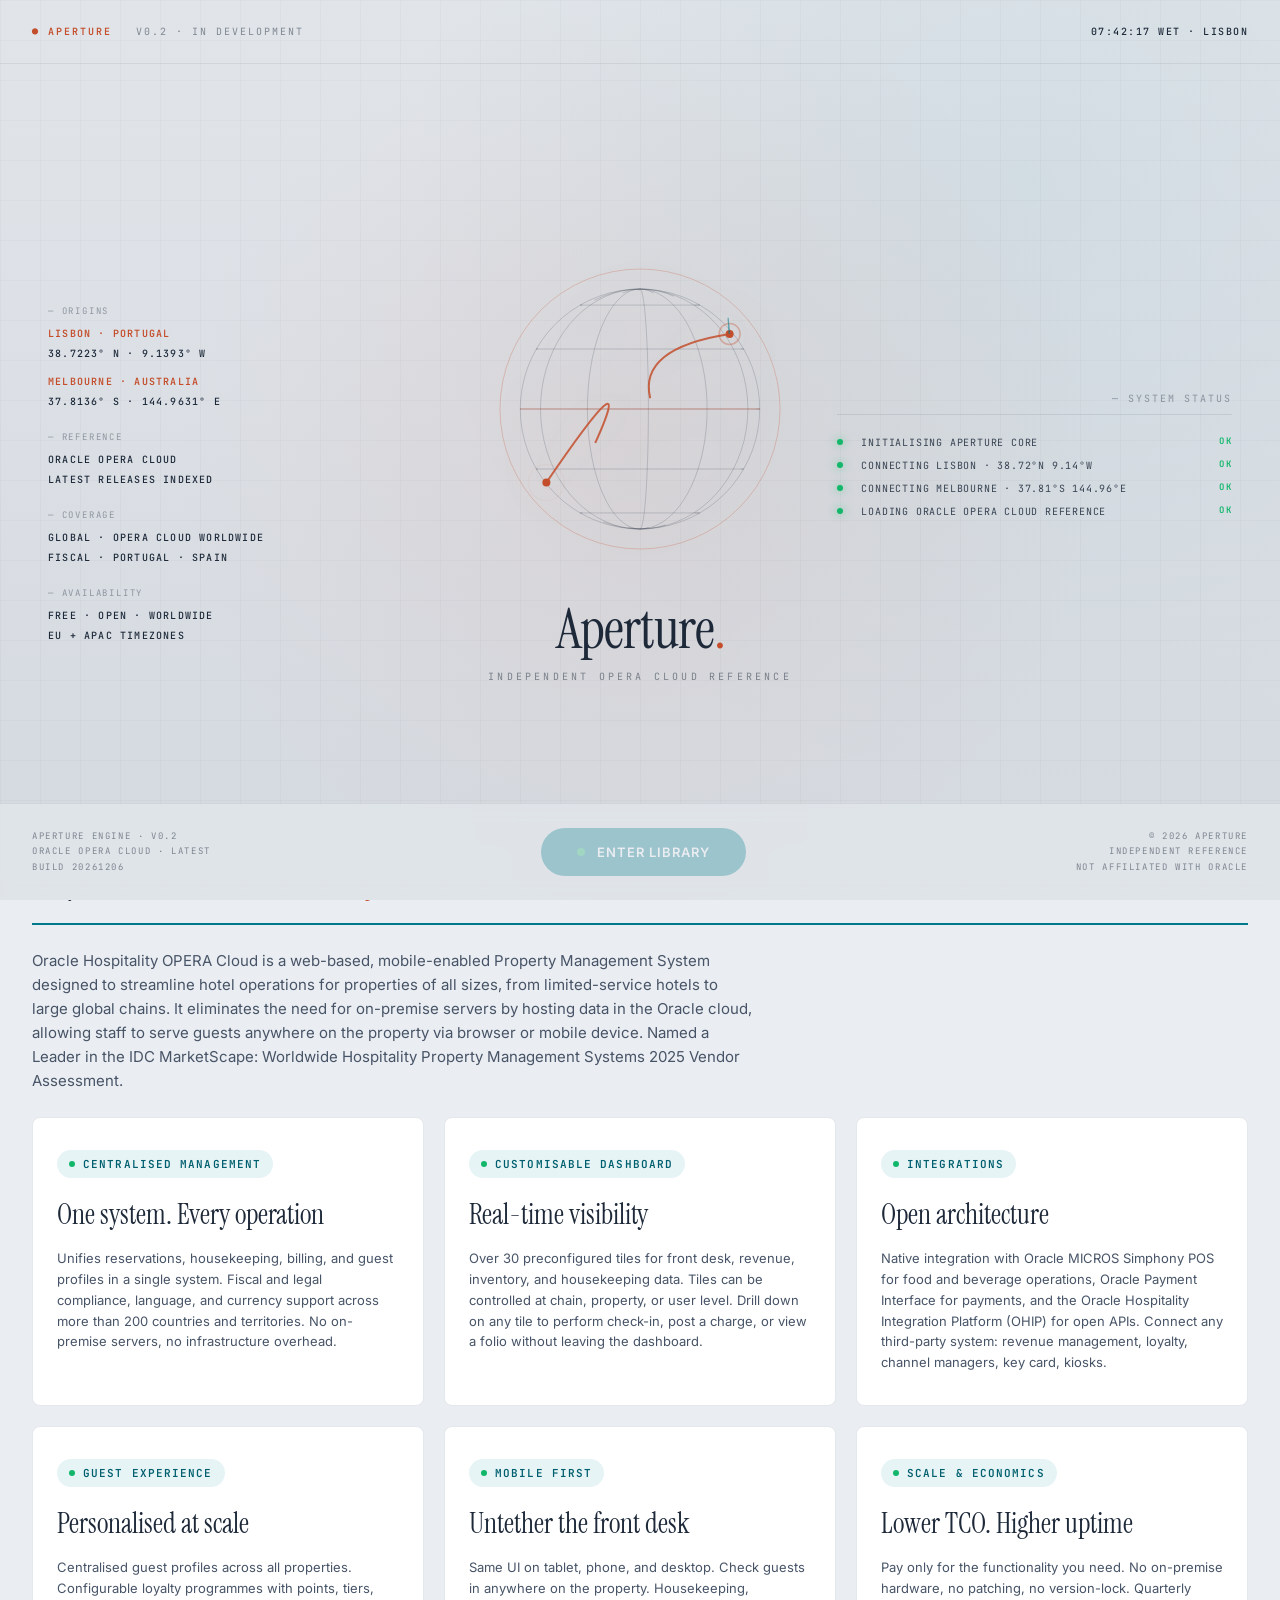
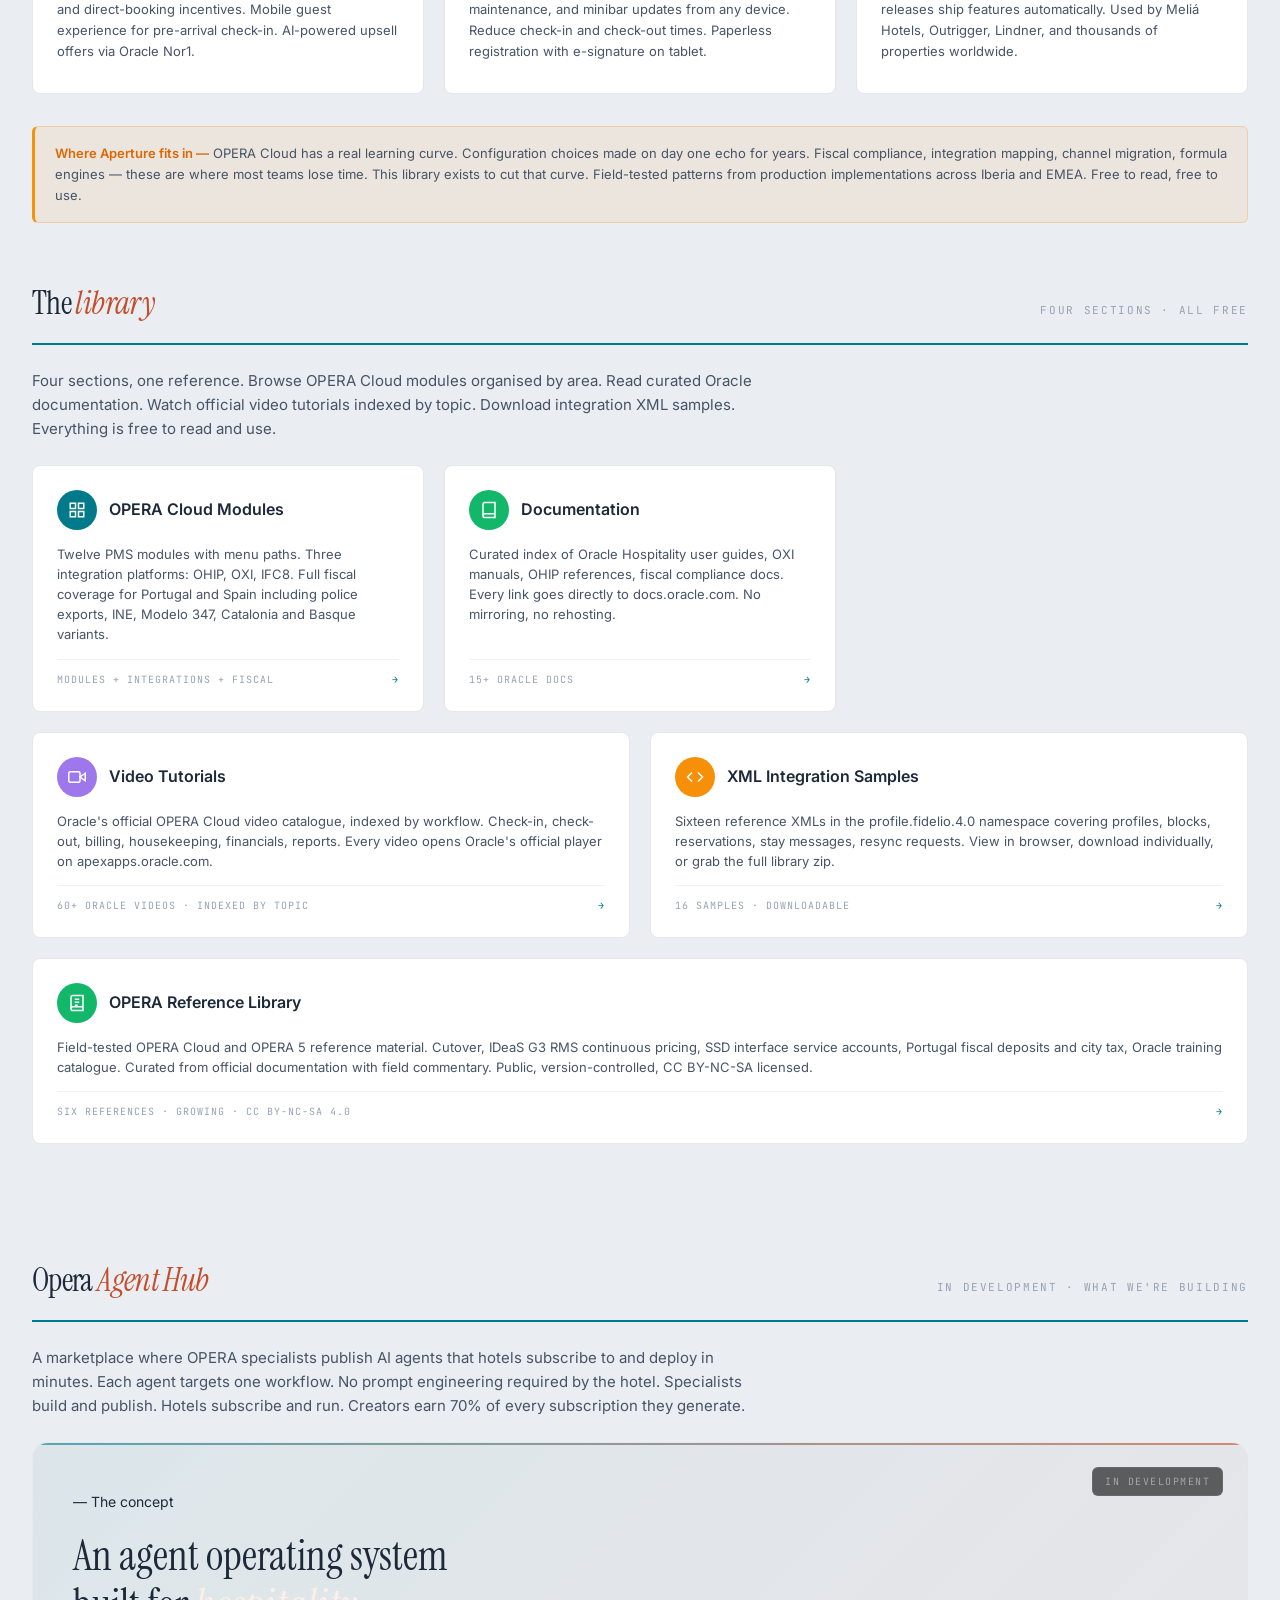
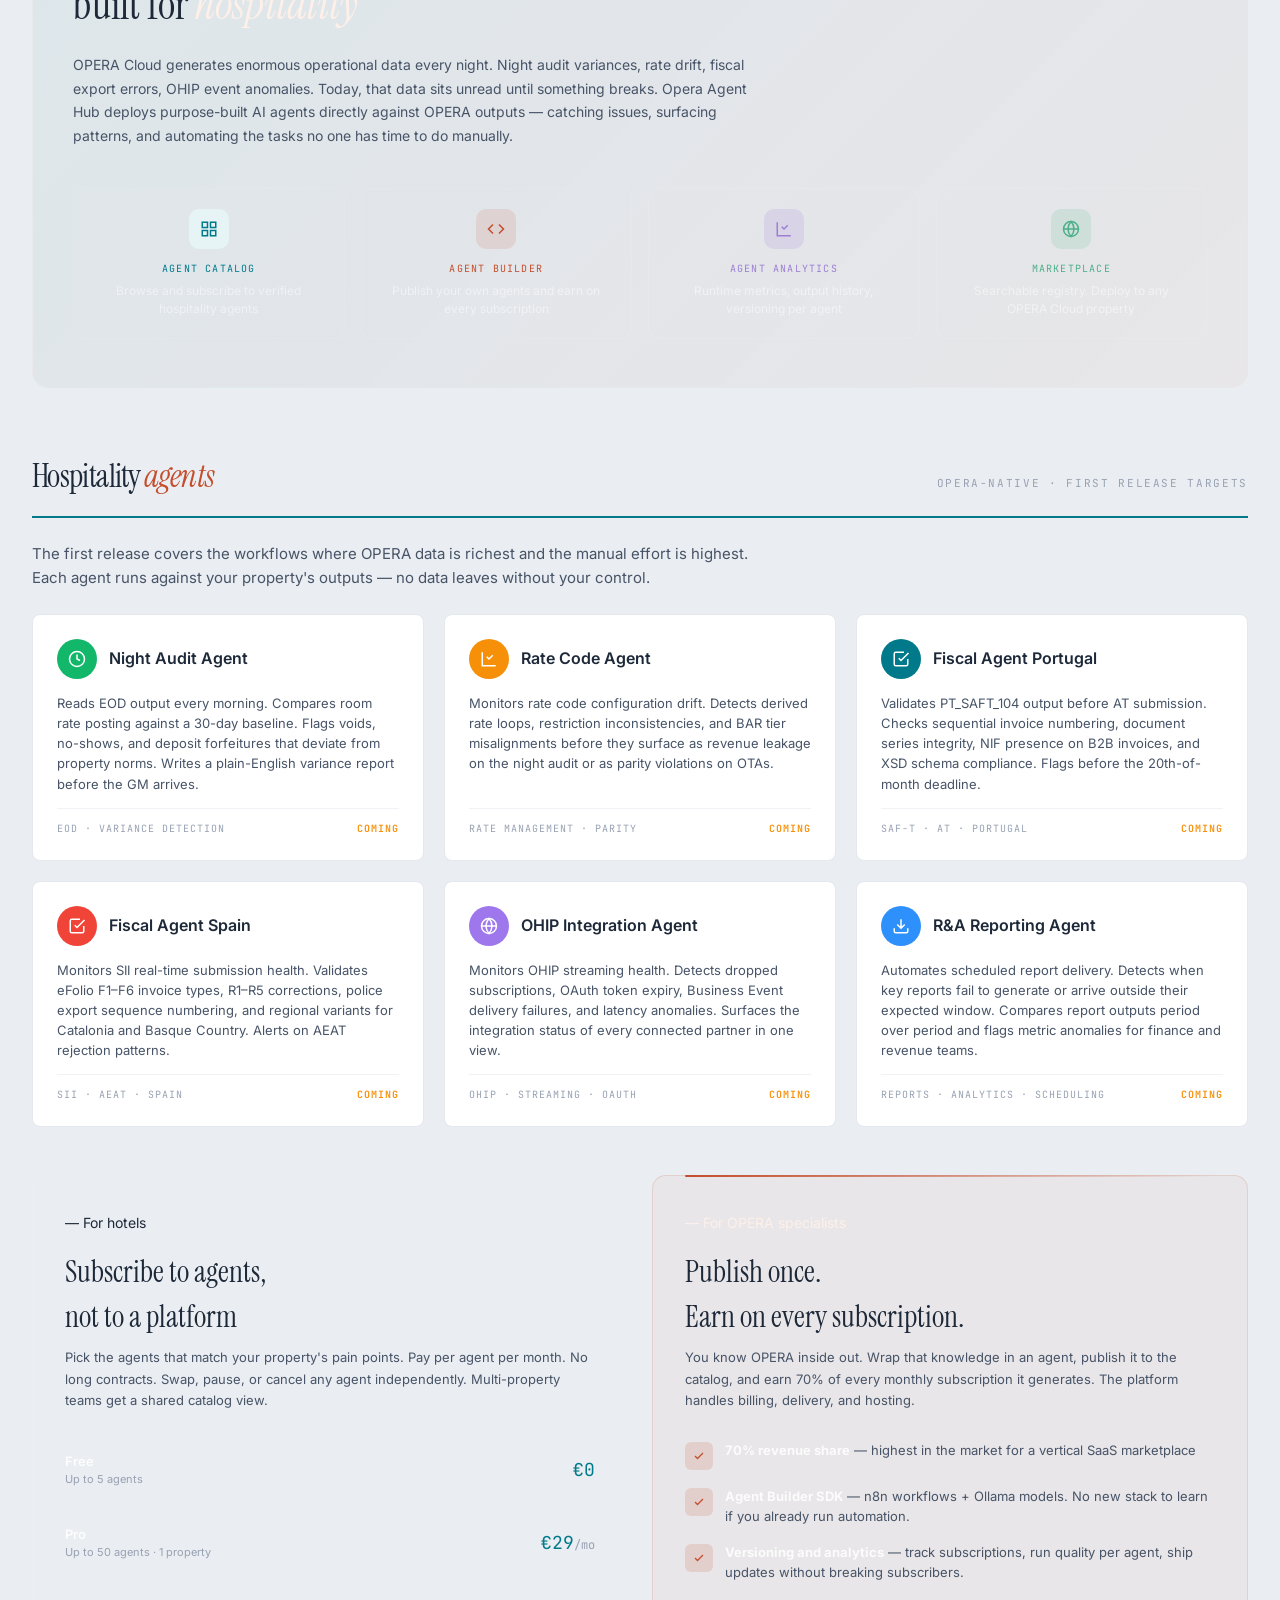
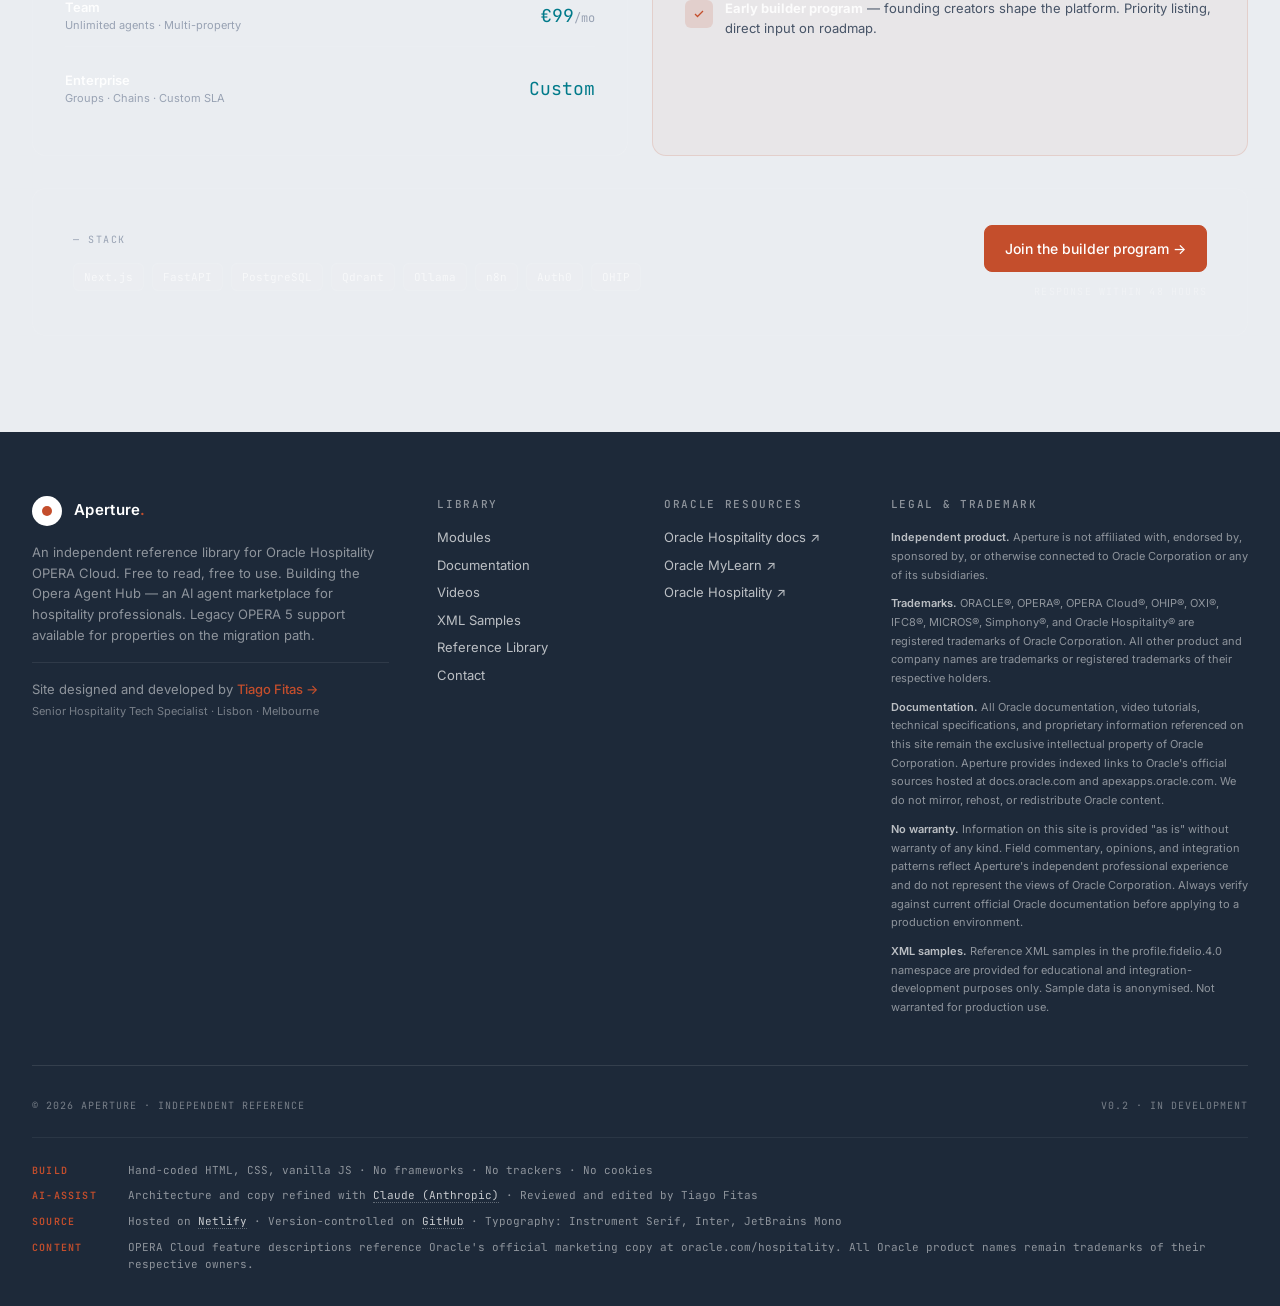
==== commit cacb18c5: "Remove consulting/waitlist/roadmap/paid sections. Add Opera Agent Hub. Contact-only services page." ====
--- a/index.html
+++ b/index.html
@@ -3,23 +3,14 @@
 <head>
 <meta charset="UTF-8">
 <meta name="viewport" content="width=device-width, initial-scale=1.0">
-<title>Aperture · OPERA Cloud Reference & Tools</title>
-<meta name="description" content="Curated Oracle Hospitality OPERA Cloud documentation, video tutorials, and integration XML samples. Independent reference library for hotel technology professionals.">
+<title>Aperture · OPERA Cloud Reference Library</title>
+<meta name="description" content="Free reference library for Oracle Hospitality OPERA Cloud. Curated documentation, official video tutorials, integration XML samples, and the Opera Agent Hub — a marketplace for hospitality AI agents.">
 <link rel="preconnect" href="https://fonts.googleapis.com">
 <link rel="preconnect" href="https://fonts.gstatic.com" crossorigin>
 <link href="https://fonts.googleapis.com/css2?family=Instrument+Serif&family=JetBrains+Mono:wght@400;500;600&family=Inter:wght@400;500;600;700&display=swap" rel="stylesheet">
 <link rel="stylesheet" href="assets/styles.css">
 </head>
 <body class="intro-active">
-
-<!-- Netlify static form registration (hidden, required for Netlify to detect form fields at build time) -->
-<form name="aperture-waitlist" netlify netlify-honeypot="bot-field" hidden>
-  <input type="text" name="name" />
-  <input type="email" name="email" />
-  <input type="text" name="property" />
-  <input type="text" name="pms" />
-  <textarea name="goal"></textarea>
-</form>
 
 <!-- CINEMATIC BOOT INTRO -->
 <div id="intro">
@@ -55,7 +46,7 @@
       <span class="value">FISCAL · PORTUGAL · SPAIN</span>
 
       <span class="label">— Availability</span>
-      <span class="value">REMOTE · WORLDWIDE</span>
+      <span class="value">FREE · OPEN · WORLDWIDE</span>
       <span class="value">EU + APAC TIMEZONES</span>
     </div>
 
@@ -121,10 +112,6 @@
       <svg viewBox="0 0 24 24" fill="none" stroke="currentColor" stroke-width="2"><rect x="3" y="3" width="7" height="7"/><rect x="14" y="3" width="7" height="7"/><rect x="3" y="14" width="7" height="7"/><rect x="14" y="14" width="7" height="7"/></svg>
       Modules
     </a>
-    <a href="services.html" class="menu-link">
-      <svg viewBox="0 0 24 24" fill="none" stroke="currentColor" stroke-width="2"><circle cx="12" cy="12" r="3"/><path d="M19.4 15a1.65 1.65 0 00.33 1.82l.06.06a2 2 0 010 2.83 2 2 0 01-2.83 0l-.06-.06a1.65 1.65 0 00-1.82-.33 1.65 1.65 0 00-1 1.51V21a2 2 0 01-4 0v-.09A1.65 1.65 0 009 19.4a1.65 1.65 0 00-1.82.33l-.06.06a2 2 0 01-2.83 0 2 2 0 010-2.83l.06-.06a1.65 1.65 0 00.33-1.82 1.65 1.65 0 00-1.51-1H3a2 2 0 010-4h.09A1.65 1.65 0 004.6 9a1.65 1.65 0 00-.33-1.82l-.06-.06a2 2 0 010-2.83 2 2 0 012.83 0l.06.06a1.65 1.65 0 001.82.33H9a1.65 1.65 0 001-1.51V3a2 2 0 014 0v.09a1.65 1.65 0 001 1.51 1.65 1.65 0 001.82-.33l.06-.06a2 2 0 012.83 0 2 2 0 010 2.83l-.06.06a1.65 1.65 0 00-.33 1.82V9a1.65 1.65 0 001.51 1H21a2 2 0 010 4h-.09a1.65 1.65 0 00-1.51 1z"/></svg>
-      Services
-    </a>
     <a href="resources.html" class="menu-link">
       <svg viewBox="0 0 24 24" fill="none" stroke="currentColor" stroke-width="2"><path d="M4 19.5A2.5 2.5 0 016.5 17H20"/><path d="M6.5 2H20v20H6.5A2.5 2.5 0 014 19.5v-15A2.5 2.5 0 016.5 2z"/></svg>
       Documentation
@@ -137,8 +124,16 @@
       <svg viewBox="0 0 24 24" fill="none" stroke="currentColor" stroke-width="2"><path d="M14 2H6a2 2 0 00-2 2v16a2 2 0 002 2h12a2 2 0 002-2V8z"/><path d="M14 2v6h6 M16 13H8 M16 17H8"/></svg>
       XML Samples
     </a>
+    <a href="opera-library.html" class="menu-link">
+      <svg viewBox="0 0 24 24" fill="none" stroke="currentColor" stroke-width="2"><path d="M4 19.5A2.5 2.5 0 016.5 17H20"/><path d="M6.5 2H20v20H6.5A2.5 2.5 0 014 19.5v-15A2.5 2.5 0 016.5 2z"/><path d="M9 7h6 M9 11h6 M9 15h4"/></svg>
+      Reference Library
+    </a>
     <div class="menubar-actions">
-      <a href="#waitlist" class="btn btn-accent" style="padding: 6px 14px; font-size: 12px;">Early access</a>
+      <a href="services.html#contact" class="menu-link">
+        <svg viewBox="0 0 24 24" fill="none" stroke="currentColor" stroke-width="2"><path d="M4 4h16c1.1 0 2 .9 2 2v12c0 1.1-.9 2-2 2H4c-1.1 0-2-.9-2-2V6c0-1.1.9-2 2-2z"/><polyline points="22,6 12,13 2,6"/></svg>
+        Contact
+      </a>
+      <a href="https://github.com/austugal/opera-references" target="_blank" rel="noopener" class="btn btn-secondary" style="padding: 6px 14px; font-size: 12px;">GitHub ↗</a>
     </div>
   </div>
 </nav>
@@ -153,15 +148,13 @@
         <span class="dot"></span>
         Independent OPERA Cloud reference library
       </div>
-      <h1>Reference,<br>tools, <span class="accent">expertise.</span></h1>
-      <p class="lead">A growing reference library for Oracle Hospitality OPERA Cloud. Curated documentation, official video tutorials, integration XML samples, and senior consulting services. Independent. Iberia-based. Worldwide remote.</p>
+      <h1>Reference,<br>tools, <span class="accent">expertise</span></h1>
+      <p class="lead">A growing reference library for Oracle Hospitality OPERA Cloud. Curated documentation, official video tutorials, and integration XML samples. Everything is free. Independent. Iberia-based. Worldwide.</p>
       <div class="ctas">
         <a href="modules.html" class="btn btn-primary">
           Browse modules
           <svg width="14" height="14" viewBox="0 0 24 24" fill="none" stroke="currentColor" stroke-width="2"><path d="M5 12h14M12 5l7 7-7 7"/></svg>
         </a>
-        <a href="services.html" class="btn btn-secondary">View services</a>
-        <a href="#waitlist" class="btn btn-secondary">Early access</a>
       </div>
     </div>
   </section>
@@ -216,7 +209,7 @@
 
   <!-- WHY OPERA CLOUD -->
   <div class="section-head">
-    <h2>Why OPERA Cloud is the <span class="accent">industry standard.</span></h2>
+    <h2>Why OPERA Cloud is the <span class="accent">industry standard</span></h2>
     <span class="count">PMS · WEB-BASED · GLOBAL</span>
   </div>
   <p class="section-intro">Oracle Hospitality OPERA Cloud is a web-based, mobile-enabled Property Management System designed to streamline hotel operations for properties of all sizes, from limited-service hotels to large global chains. It eliminates the need for on-premise servers by hosting data in the Oracle cloud, allowing staff to serve guests anywhere on the property via browser or mobile device. Named a Leader in the IDC MarketScape: Worldwide Hospitality Property Management Systems 2025 Vendor Assessment.</p>
@@ -227,7 +220,7 @@
         <div class="hero-eyebrow" style="background: var(--teal-soft); margin-bottom: 16px;">
           <span class="dot"></span> CENTRALISED MANAGEMENT
         </div>
-        <h3 style="font-family: 'Instrument Serif', Georgia, serif; font-size: 28px; font-weight: 400; margin-bottom: 12px;">One system. Every operation.</h3>
+        <h3 style="font-family: 'Instrument Serif', Georgia, serif; font-size: 28px; font-weight: 400; margin-bottom: 12px;">One system. Every operation</h3>
         <p style="font-size: 13px; color: var(--ink-soft); line-height: 1.6;">Unifies reservations, housekeeping, billing, and guest profiles in a single system. Fiscal and legal compliance, language, and currency support across more than 200 countries and territories. No on-premise servers, no infrastructure overhead.</p>
       </div>
     </div>
@@ -237,7 +230,7 @@
         <div class="hero-eyebrow" style="background: var(--teal-soft); margin-bottom: 16px;">
           <span class="dot"></span> CUSTOMISABLE DASHBOARD
         </div>
-        <h3 style="font-family: 'Instrument Serif', Georgia, serif; font-size: 28px; font-weight: 400; margin-bottom: 12px;">Real-time visibility.</h3>
+        <h3 style="font-family: 'Instrument Serif', Georgia, serif; font-size: 28px; font-weight: 400; margin-bottom: 12px;">Real-time visibility</h3>
         <p style="font-size: 13px; color: var(--ink-soft); line-height: 1.6;">Over 30 preconfigured tiles for front desk, revenue, inventory, and housekeeping data. Tiles can be controlled at chain, property, or user level. Drill down on any tile to perform check-in, post a charge, or view a folio without leaving the dashboard.</p>
       </div>
     </div>
@@ -247,7 +240,7 @@
         <div class="hero-eyebrow" style="background: var(--teal-soft); margin-bottom: 16px;">
           <span class="dot"></span> INTEGRATIONS
         </div>
-        <h3 style="font-family: 'Instrument Serif', Georgia, serif; font-size: 28px; font-weight: 400; margin-bottom: 12px;">Open architecture.</h3>
+        <h3 style="font-family: 'Instrument Serif', Georgia, serif; font-size: 28px; font-weight: 400; margin-bottom: 12px;">Open architecture</h3>
         <p style="font-size: 13px; color: var(--ink-soft); line-height: 1.6;">Native integration with Oracle MICROS Simphony POS for food and beverage operations, Oracle Payment Interface for payments, and the Oracle Hospitality Integration Platform (OHIP) for open APIs. Connect any third-party system: revenue management, loyalty, channel managers, key card, kiosks.</p>
       </div>
     </div>
@@ -257,7 +250,7 @@
         <div class="hero-eyebrow" style="background: var(--teal-soft); margin-bottom: 16px;">
           <span class="dot"></span> GUEST EXPERIENCE
         </div>
-        <h3 style="font-family: 'Instrument Serif', Georgia, serif; font-size: 28px; font-weight: 400; margin-bottom: 12px;">Personalised at scale.</h3>
+        <h3 style="font-family: 'Instrument Serif', Georgia, serif; font-size: 28px; font-weight: 400; margin-bottom: 12px;">Personalised at scale</h3>
         <p style="font-size: 13px; color: var(--ink-soft); line-height: 1.6;">Centralised guest profiles across all properties. Configurable loyalty programmes with points, tiers, and direct-booking incentives. Mobile guest experience for pre-arrival check-in. AI-powered upsell offers via Oracle Nor1.</p>
       </div>
     </div>
@@ -267,7 +260,7 @@
         <div class="hero-eyebrow" style="background: var(--teal-soft); margin-bottom: 16px;">
           <span class="dot"></span> MOBILE FIRST
         </div>
-        <h3 style="font-family: 'Instrument Serif', Georgia, serif; font-size: 28px; font-weight: 400; margin-bottom: 12px;">Untether the front desk.</h3>
+        <h3 style="font-family: 'Instrument Serif', Georgia, serif; font-size: 28px; font-weight: 400; margin-bottom: 12px;">Untether the front desk</h3>
         <p style="font-size: 13px; color: var(--ink-soft); line-height: 1.6;">Same UI on tablet, phone, and desktop. Check guests in anywhere on the property. Housekeeping, maintenance, and minibar updates from any device. Reduce check-in and check-out times. Paperless registration with e-signature on tablet.</p>
       </div>
     </div>
@@ -277,22 +270,22 @@
         <div class="hero-eyebrow" style="background: var(--teal-soft); margin-bottom: 16px;">
           <span class="dot"></span> SCALE & ECONOMICS
         </div>
-        <h3 style="font-family: 'Instrument Serif', Georgia, serif; font-size: 28px; font-weight: 400; margin-bottom: 12px;">Lower TCO. Higher uptime.</h3>
+        <h3 style="font-family: 'Instrument Serif', Georgia, serif; font-size: 28px; font-weight: 400; margin-bottom: 12px;">Lower TCO. Higher uptime</h3>
         <p style="font-size: 13px; color: var(--ink-soft); line-height: 1.6;">Pay only for the functionality you need. No on-premise hardware, no patching, no version-lock. Quarterly releases ship features automatically. Used by Meliá Hotels, Outrigger, Lindner, and thousands of properties worldwide.</p>
       </div>
     </div>
   </div>
 
   <div class="disclaimer" style="margin-top: 24px;">
-    <strong>Where Aperture fits in.</strong> Power and depth come at a cost. OPERA Cloud has a real learning curve. Configuration choices made on day one echo for years. Fiscal compliance, integration mapping, channel migration, formula engines. These are where most teams lose time. That is where we work. We have shipped this in production at properties across Iberia and EMEA. We know which OPERA Controls actually matter, which workarounds Oracle support cannot tell you, and which decisions to lock down before go-live.
+    <strong>Where Aperture fits in —</strong> OPERA Cloud has a real learning curve. Configuration choices made on day one echo for years. Fiscal compliance, integration mapping, channel migration, formula engines — these are where most teams lose time. This library exists to cut that curve. Field-tested patterns from production implementations across Iberia and EMEA. Free to read, free to use.
   </div>
 
   <!-- LIBRARY ENTRY POINTS -->
   <div class="section-head">
-    <h2>The <span class="accent">library.</span></h2>
-    <span class="count">FIVE SECTIONS</span>
-  </div>
-  <p class="section-intro">Five sections, one reference. Browse OPERA Cloud modules organised by area. Read curated Oracle documentation. Watch official video tutorials indexed by topic. Download integration XML samples. Engage senior consultancy on demand.</p>
+    <h2>The <span class="accent">library</span></h2>
+    <span class="count">FOUR SECTIONS · ALL FREE</span>
+  </div>
+  <p class="section-intro">Four sections, one reference. Browse OPERA Cloud modules organised by area. Read curated Oracle documentation. Watch official video tutorials indexed by topic. Download integration XML samples. Everything is free to read and use.</p>
 
   <div class="tiles">
     <a href="modules.html" class="tile span-4 module-tile">
@@ -309,20 +302,6 @@
       </div>
     </a>
 
-    <a href="services.html" class="tile span-4 module-tile">
-      <div class="head">
-        <div class="icon orange">
-          <svg viewBox="0 0 24 24"><circle cx="12" cy="12" r="3"/><path d="M19.4 15a1.65 1.65 0 00.33 1.82l.06.06a2 2 0 010 2.83 2 2 0 01-2.83 0l-.06-.06a1.65 1.65 0 00-1.82-.33 1.65 1.65 0 00-1 1.51V21a2 2 0 01-4 0v-.09A1.65 1.65 0 009 19.4a1.65 1.65 0 00-1.82.33l-.06.06a2 2 0 01-2.83 0 2 2 0 010-2.83l.06-.06a1.65 1.65 0 00.33-1.82 1.65 1.65 0 00-1.51-1H3a2 2 0 010-4h.09A1.65 1.65 0 004.6 9a1.65 1.65 0 00-.33-1.82l-.06-.06a2 2 0 010-2.83 2 2 0 012.83 0l.06.06a1.65 1.65 0 001.82.33H9a1.65 1.65 0 001-1.51V3a2 2 0 014 0v.09a1.65 1.65 0 001 1.51 1.65 1.65 0 001.82-.33l.06-.06a2 2 0 012.83 0 2 2 0 010 2.83l-.06.06a1.65 1.65 0 00-.33 1.82V9a1.65 1.65 0 001.51 1H21a2 2 0 010 4h-.09a1.65 1.65 0 00-1.51 1z"/></svg>
-        </div>
-        <h3>Consulting Services</h3>
-      </div>
-      <p class="desc">Hands-on senior expertise. Implementation, fiscal compliance for Portugal and Spain, OHIP and OXI integration, channel migration, POS and payment interfaces, training and migrations from OPERA 5.</p>
-      <div class="foot">
-        <span>NINE OFFERINGS · THREE TIERS</span>
-        <span class="badge">→</span>
-      </div>
-    </a>
-
     <a href="resources.html" class="tile span-4 module-tile">
       <div class="head">
         <div class="icon green">
@@ -364,93 +343,232 @@
         <span class="badge">→</span>
       </div>
     </a>
-  </div>
-
-  <!-- ROADMAP / UPCOMING -->
+
+    <a href="opera-library.html" class="tile span-12 module-tile">
+      <div class="head">
+        <div class="icon green">
+          <svg viewBox="0 0 24 24"><path d="M4 19.5A2.5 2.5 0 016.5 17H20"/><path d="M6.5 2H20v20H6.5A2.5 2.5 0 014 19.5v-15A2.5 2.5 0 016.5 2z"/><path d="M9 7h6 M9 11h6 M9 15h4"/></svg>
+        </div>
+        <h3>OPERA Reference Library</h3>
+      </div>
+      <p class="desc">Field-tested OPERA Cloud and OPERA 5 reference material. Cutover, IDeaS G3 RMS continuous pricing, SSD interface service accounts, Portugal fiscal deposits and city tax, Oracle training catalogue. Curated from official documentation with field commentary. Public, version-controlled, CC BY-NC-SA licensed.</p>
+      <div class="foot">
+        <span>SIX REFERENCES · GROWING · CC BY-NC-SA 4.0</span>
+        <span class="badge">→</span>
+      </div>
+    </a>
+  </div>
+
+  <!-- ═══════════════════════════════════════════════════════════════ -->
+  <!-- OPERA AGENT HUB                                                -->
+  <!-- ═══════════════════════════════════════════════════════════════ -->
+  <div class="section-head" style="margin-top: 80px;">
+    <h2>Opera <span class="accent">Agent Hub</span></h2>
+    <span class="count">IN DEVELOPMENT · WHAT WE'RE BUILDING</span>
+  </div>
+  <p class="section-intro">A marketplace where OPERA specialists publish AI agents that hotels subscribe to and deploy in minutes. Each agent targets one workflow. No prompt engineering required by the hotel. Specialists build and publish. Hotels subscribe and run. Creators earn 70% of every subscription they generate.</p>
+
+  <!-- PLATFORM CONCEPT OVERVIEW -->
+  <div style="background: linear-gradient(135deg, rgba(0,122,138,0.06) 0%, rgba(196,78,44,0.04) 100%); border: 1px solid rgba(255,255,255,0.07); border-radius: 16px; padding: 48px 40px; margin-bottom: 32px; position: relative; overflow: hidden;">
+    <div style="position: absolute; top: 0; left: 0; right: 0; height: 2px; background: linear-gradient(90deg, var(--teal) 0%, var(--accent) 100%); opacity: 0.6;"></div>
+    <div style="position: absolute; top: 24px; right: 24px; background: rgba(0,0,0,0.6); border: 1px solid rgba(255,255,255,0.08); border-radius: 6px; padding: 6px 12px; font-family: 'JetBrains Mono', monospace; font-size: 10px; letter-spacing: 0.15em; color: rgba(255,255,255,0.45); text-transform: uppercase;">In development</div>
+
+    <p class="eyebrow" style="margin-bottom: 20px;">— The concept</p>
+    <h2 style="font-family: 'Instrument Serif', Georgia, serif; font-size: 42px; font-weight: 400; line-height: 1.15; margin-bottom: 24px; max-width: 640px;">An agent operating system<br>built for <em style="font-style: italic; color: var(--accent-soft);">hospitality</em></h2>
+    <p style="font-size: 14px; color: var(--ink-soft); line-height: 1.7; max-width: 680px; margin-bottom: 40px;">OPERA Cloud generates enormous operational data every night. Night audit variances, rate drift, fiscal export errors, OHIP event anomalies. Today, that data sits unread until something breaks. Opera Agent Hub deploys purpose-built AI agents directly against OPERA outputs — catching issues, surfacing patterns, and automating the tasks no one has time to do manually.</p>
+
+    <div style="display: grid; grid-template-columns: repeat(4, 1fr); gap: 16px;">
+      <div style="background: rgba(255,255,255,0.03); border: 1px solid rgba(255,255,255,0.06); border-radius: 10px; padding: 20px 16px; text-align: center;">
+        <div style="width: 40px; height: 40px; border-radius: 10px; background: var(--teal-soft); display: flex; align-items: center; justify-content: center; margin: 0 auto 12px;">
+          <svg width="18" height="18" viewBox="0 0 24 24" fill="none" stroke="var(--teal)" stroke-width="2"><rect x="3" y="3" width="7" height="7"/><rect x="14" y="3" width="7" height="7"/><rect x="3" y="14" width="7" height="7"/><rect x="14" y="14" width="7" height="7"/></svg>
+        </div>
+        <div style="font-family: 'JetBrains Mono', monospace; font-size: 10px; letter-spacing: 0.12em; color: var(--teal); text-transform: uppercase; margin-bottom: 6px;">Agent Catalog</div>
+        <div style="font-size: 12px; color: rgba(255,255,255,0.5); line-height: 1.5;">Browse and subscribe to verified hospitality agents</div>
+      </div>
+      <div style="background: rgba(255,255,255,0.03); border: 1px solid rgba(255,255,255,0.06); border-radius: 10px; padding: 20px 16px; text-align: center;">
+        <div style="width: 40px; height: 40px; border-radius: 10px; background: rgba(196,78,44,0.12); display: flex; align-items: center; justify-content: center; margin: 0 auto 12px;">
+          <svg width="18" height="18" viewBox="0 0 24 24" fill="none" stroke="var(--accent)" stroke-width="2"><polyline points="16 18 22 12 16 6"/><polyline points="8 6 2 12 8 18"/></svg>
+        </div>
+        <div style="font-family: 'JetBrains Mono', monospace; font-size: 10px; letter-spacing: 0.12em; color: var(--accent); text-transform: uppercase; margin-bottom: 6px;">Agent Builder</div>
+        <div style="font-size: 12px; color: rgba(255,255,255,0.5); line-height: 1.5;">Publish your own agents and earn on every subscription</div>
+      </div>
+      <div style="background: rgba(255,255,255,0.03); border: 1px solid rgba(255,255,255,0.06); border-radius: 10px; padding: 20px 16px; text-align: center;">
+        <div style="width: 40px; height: 40px; border-radius: 10px; background: rgba(130,80,200,0.12); display: flex; align-items: center; justify-content: center; margin: 0 auto 12px;">
+          <svg width="18" height="18" viewBox="0 0 24 24" fill="none" stroke="#9b7fd4" stroke-width="2"><path d="M3 3v18h18M9 9l3 3 5-5"/></svg>
+        </div>
+        <div style="font-family: 'JetBrains Mono', monospace; font-size: 10px; letter-spacing: 0.12em; color: #9b7fd4; text-transform: uppercase; margin-bottom: 6px;">Agent Analytics</div>
+        <div style="font-size: 12px; color: rgba(255,255,255,0.5); line-height: 1.5;">Runtime metrics, output history, versioning per agent</div>
+      </div>
+      <div style="background: rgba(255,255,255,0.03); border: 1px solid rgba(255,255,255,0.06); border-radius: 10px; padding: 20px 16px; text-align: center;">
+        <div style="width: 40px; height: 40px; border-radius: 10px; background: rgba(0,160,90,0.1); display: flex; align-items: center; justify-content: center; margin: 0 auto 12px;">
+          <svg width="18" height="18" viewBox="0 0 24 24" fill="none" stroke="#4caf88" stroke-width="2"><circle cx="12" cy="12" r="10"/><path d="M2 12h20M12 2a15.3 15.3 0 014 10 15.3 15.3 0 01-4 10 15.3 15.3 0 01-4-10 15.3 15.3 0 014-10z"/></svg>
+        </div>
+        <div style="font-family: 'JetBrains Mono', monospace; font-size: 10px; letter-spacing: 0.12em; color: #4caf88; text-transform: uppercase; margin-bottom: 6px;">Marketplace</div>
+        <div style="font-size: 12px; color: rgba(255,255,255,0.5); line-height: 1.5;">Searchable registry. Deploy to any OPERA Cloud property</div>
+      </div>
+    </div>
+  </div>
+
+  <!-- AGENT CATALOG PREVIEW -->
   <div class="section-head">
-    <h2>On the <span class="accent">roadmap.</span></h2>
-    <span class="count">UPCOMING · NOT YET BUILT</span>
-  </div>
-  <p class="section-intro">A list of products we plan to build. None of these exist yet. We are gathering interest before committing development time. If something here would solve a problem at your property, join the early access list and tell us. We prioritise the loudest signals.</p>
+    <h2>Hospitality <span class="accent">agents</span></h2>
+    <span class="count">OPERA-NATIVE · FIRST RELEASE TARGETS</span>
+  </div>
+  <p class="section-intro">The first release covers the workflows where OPERA data is richest and the manual effort is highest. Each agent runs against your property's outputs — no data leaves without your control.</p>
 
   <div class="tiles">
-    <div class="module-tile tile span-4">
-      <div class="head">
-        <div class="icon amber"><svg viewBox="0 0 24 24"><path d="M12 2v4M12 18v4M4.93 4.93l2.83 2.83M16.24 16.24l2.83 2.83M2 12h4M18 12h4M4.93 19.07l2.83-2.83M16.24 7.76l2.83-2.83"/></svg></div>
-        <h3>Iberia Fiscal Pack</h3>
-      </div>
-      <p class="desc">A planned compliance toolkit covering SAF-T Portugal monthly export plus all Spain fiscal exports including SII, eFolio, ES_POLICE, ES_INE, Modelo 347, BAS-Viajeros for Basque Country, CAT-Viajeros for Catalonia.</p>
-      <div class="foot">
-        <span>FISCAL · PT + ES</span>
-        <span class="badge upcoming">PLANNED</span>
-      </div>
-    </div>
-
-    <div class="module-tile tile span-4">
-      <div class="head">
-        <div class="icon amber"><svg viewBox="0 0 24 24"><circle cx="12" cy="12" r="10"/><path d="M2 12h20M12 2a15.3 15.3 0 014 10 15.3 15.3 0 01-4 10 15.3 15.3 0 01-4-10 15.3 15.3 0 014-10z"/></svg></div>
-        <h3>OHIP Bridge</h3>
-      </div>
-      <p class="desc">A planned middleware layer to handle OHIP authentication, streaming subscriptions, business event filtering and exponential backoff. Replaces the auth and resilience layer most teams rebuild from scratch.</p>
-      <div class="foot">
-        <span>OHIP · STREAMING · OAUTH</span>
-        <span class="badge upcoming">PLANNED</span>
-      </div>
-    </div>
-
-    <div class="module-tile tile span-4">
-      <div class="head">
-        <div class="icon amber"><svg viewBox="0 0 24 24"><path d="M12 6v6l4 2"/><circle cx="12" cy="12" r="10"/></svg></div>
-        <h3>Night Audit Co-Pilot</h3>
-      </div>
-      <p class="desc">A planned AI assistant that reads night audit output, flags variances against a 30-day baseline, distinguishes posting errors from configuration drift and writes the resolution playbook for the front desk.</p>
-      <div class="foot">
-        <span>AI · NIGHT AUDIT</span>
-        <span class="badge upcoming">PLANNED</span>
-      </div>
-    </div>
-  </div>
-
-  <!-- WAITLIST -->
-  <section class="form-card" id="waitlist">
-    <p class="eyebrow">— Early access</p>
-    <h2>Get on the<br>founding list.</h2>
-    <p>We are gathering signals from operators before we build the paid toolkits. Founding-cohort pricing will be locked permanently for everyone on this list. Direct line to engineering. Vote on which tools we build first. We reply to every message within 48 hours.</p>
-
-    <form name="aperture-waitlist" method="POST" data-netlify="true" netlify-honeypot="bot-field" onsubmit="handleWaitlist(event)">
-      <input type="hidden" name="form-name" value="aperture-waitlist">
-      <p style="display:none;"><label>Do not fill this out: <input name="bot-field"></label></p>
-
-      <div class="form-row">
-        <input type="text" name="name" placeholder="Your name" class="form-input" required>
-        <input type="email" name="email" placeholder="Work email" class="form-input" required>
-      </div>
-      <div class="form-row">
-        <input type="text" name="property" placeholder="Property or group name" class="form-input" required>
-        <select name="pms" class="form-input" required>
-          <option value="">PMS in use</option>
-          <option value="opera_cloud">OPERA Cloud</option>
-          <option value="opera_5_migrating">OPERA 5 (migrating to Cloud)</option>
-          <option value="opera_5_staying">OPERA 5 (no migration plan yet)</option>
-          <option value="protel">Protel</option>
-          <option value="mews">Mews</option>
-          <option value="cloudbeds">Cloudbeds</option>
-          <option value="hotsoft">HotSoft</option>
-          <option value="other">Other</option>
-          <option value="evaluating">Evaluating options</option>
-        </select>
-      </div>
-      <textarea name="goal" placeholder="What is the one thing you would like OPERA Cloud to do better at your property? Configuration, integration, fiscal, reporting, training, anything." class="form-input" rows="3"></textarea>
-
-      <div class="form-foot">
-        <span class="form-counter">Founding cohort · Pricing locked permanently · Reply within 48h</span>
-        <button type="submit" class="btn btn-accent">
-          Reserve my seat
-          <svg width="14" height="14" viewBox="0 0 24 24" fill="none" stroke="currentColor" stroke-width="2"><path d="M5 12h14M12 5l7 7-7 7"/></svg>
-        </button>
-      </div>
-    </form>
-  </section>
+    <div class="tile span-4 module-tile">
+      <div class="head">
+        <div class="icon green"><svg viewBox="0 0 24 24"><path d="M12 6v6l4 2"/><circle cx="12" cy="12" r="10"/></svg></div>
+        <h3>Night Audit Agent</h3>
+      </div>
+      <p class="desc">Reads EOD output every morning. Compares room rate posting against a 30-day baseline. Flags voids, no-shows, and deposit forfeitures that deviate from property norms. Writes a plain-English variance report before the GM arrives.</p>
+      <div class="foot"><span>EOD · VARIANCE DETECTION</span><span class="badge upcoming">Coming</span></div>
+    </div>
+
+    <div class="tile span-4 module-tile">
+      <div class="head">
+        <div class="icon orange"><svg viewBox="0 0 24 24"><path d="M3 3v18h18M9 9l3 3 5-5"/></svg></div>
+        <h3>Rate Code Agent</h3>
+      </div>
+      <p class="desc">Monitors rate code configuration drift. Detects derived rate loops, restriction inconsistencies, and BAR tier misalignments before they surface as revenue leakage on the night audit or as parity violations on OTAs.</p>
+      <div class="foot"><span>RATE MANAGEMENT · PARITY</span><span class="badge upcoming">Coming</span></div>
+    </div>
+
+    <div class="tile span-4 module-tile">
+      <div class="head">
+        <div class="icon teal"><svg viewBox="0 0 24 24"><path d="M9 11l3 3L22 4M21 12v7a2 2 0 01-2 2H5a2 2 0 01-2-2V5a2 2 0 012-2h11"/></svg></div>
+        <h3>Fiscal Agent Portugal</h3>
+      </div>
+      <p class="desc">Validates PT_SAFT_104 output before AT submission. Checks sequential invoice numbering, document series integrity, NIF presence on B2B invoices, and XSD schema compliance. Flags before the 20th-of-month deadline.</p>
+      <div class="foot"><span>SAF-T · AT · PORTUGAL</span><span class="badge upcoming">Coming</span></div>
+    </div>
+
+    <div class="tile span-4 module-tile">
+      <div class="head">
+        <div class="icon red"><svg viewBox="0 0 24 24"><path d="M9 11l3 3L22 4M21 12v7a2 2 0 01-2 2H5a2 2 0 01-2-2V5a2 2 0 012-2h11"/></svg></div>
+        <h3>Fiscal Agent Spain</h3>
+      </div>
+      <p class="desc">Monitors SII real-time submission health. Validates eFolio F1–F6 invoice types, R1–R5 corrections, police export sequence numbering, and regional variants for Catalonia and Basque Country. Alerts on AEAT rejection patterns.</p>
+      <div class="foot"><span>SII · AEAT · SPAIN</span><span class="badge upcoming">Coming</span></div>
+    </div>
+
+    <div class="tile span-4 module-tile">
+      <div class="head">
+        <div class="icon purple"><svg viewBox="0 0 24 24"><circle cx="12" cy="12" r="10"/><path d="M2 12h20M12 2a15.3 15.3 0 014 10 15.3 15.3 0 01-4 10 15.3 15.3 0 01-4-10 15.3 15.3 0 014-10z"/></svg></div>
+        <h3>OHIP Integration Agent</h3>
+      </div>
+      <p class="desc">Monitors OHIP streaming health. Detects dropped subscriptions, OAuth token expiry, Business Event delivery failures, and latency anomalies. Surfaces the integration status of every connected partner in one view.</p>
+      <div class="foot"><span>OHIP · STREAMING · OAUTH</span><span class="badge upcoming">Coming</span></div>
+    </div>
+
+    <div class="tile span-4 module-tile">
+      <div class="head">
+        <div class="icon blue"><svg viewBox="0 0 24 24"><path d="M21 15v4a2 2 0 01-2 2H5a2 2 0 01-2-2v-4M7 10l5 5 5-5M12 15V3"/></svg></div>
+        <h3>R&amp;A Reporting Agent</h3>
+      </div>
+      <p class="desc">Automates scheduled report delivery. Detects when key reports fail to generate or arrive outside their expected window. Compares report outputs period over period and flags metric anomalies for finance and revenue teams.</p>
+      <div class="foot"><span>REPORTS · ANALYTICS · SCHEDULING</span><span class="badge upcoming">Coming</span></div>
+    </div>
+  </div>
+
+  <!-- SUBSCRIPTION MODEL -->
+  <div style="margin-top: 48px; display: grid; grid-template-columns: 1fr 1fr; gap: 24px;">
+
+    <!-- FOR HOTELS -->
+    <div style="background: rgba(255,255,255,0.02); border: 1px solid rgba(255,255,255,0.07); border-radius: 14px; padding: 36px 32px;">
+      <p class="eyebrow" style="margin-bottom: 16px;">— For hotels</p>
+      <h3 style="font-family: 'Instrument Serif', Georgia, serif; font-size: 30px; font-weight: 400; margin-bottom: 8px;">Subscribe to agents,<br>not to a platform</h3>
+      <p style="font-size: 13px; color: var(--ink-soft); line-height: 1.65; margin-bottom: 28px;">Pick the agents that match your property's pain points. Pay per agent per month. No long contracts. Swap, pause, or cancel any agent independently. Multi-property teams get a shared catalog view.</p>
+      <div style="display: flex; flex-direction: column; gap: 12px;">
+        <div style="display: flex; justify-content: space-between; align-items: center; padding: 12px 0; border-bottom: 1px solid rgba(255,255,255,0.06);">
+          <div>
+            <div style="font-size: 13px; font-weight: 600; color: rgba(255,255,255,0.9);">Free</div>
+            <div style="font-size: 11px; color: var(--muted);">Up to 5 agents</div>
+          </div>
+          <div style="font-family: 'JetBrains Mono', monospace; font-size: 18px; color: var(--teal);">€0</div>
+        </div>
+        <div style="display: flex; justify-content: space-between; align-items: center; padding: 12px 0; border-bottom: 1px solid rgba(255,255,255,0.06);">
+          <div>
+            <div style="font-size: 13px; font-weight: 600; color: rgba(255,255,255,0.9);">Pro</div>
+            <div style="font-size: 11px; color: var(--muted);">Up to 50 agents · 1 property</div>
+          </div>
+          <div style="font-family: 'JetBrains Mono', monospace; font-size: 18px; color: var(--teal);">€29<span style="font-size: 12px; color: var(--muted)">/mo</span></div>
+        </div>
+        <div style="display: flex; justify-content: space-between; align-items: center; padding: 12px 0; border-bottom: 1px solid rgba(255,255,255,0.06);">
+          <div>
+            <div style="font-size: 13px; font-weight: 600; color: rgba(255,255,255,0.9);">Team</div>
+            <div style="font-size: 11px; color: var(--muted);">Unlimited agents · Multi-property</div>
+          </div>
+          <div style="font-family: 'JetBrains Mono', monospace; font-size: 18px; color: var(--teal);">€99<span style="font-size: 12px; color: var(--muted)">/mo</span></div>
+        </div>
+        <div style="display: flex; justify-content: space-between; align-items: center; padding: 12px 0;">
+          <div>
+            <div style="font-size: 13px; font-weight: 600; color: rgba(255,255,255,0.9);">Enterprise</div>
+            <div style="font-size: 11px; color: var(--muted);">Groups · Chains · Custom SLA</div>
+          </div>
+          <div style="font-family: 'JetBrains Mono', monospace; font-size: 18px; color: var(--teal);">Custom</div>
+        </div>
+      </div>
+    </div>
+
+    <!-- FOR CREATORS -->
+    <div style="background: rgba(196,78,44,0.04); border: 1px solid rgba(196,78,44,0.15); border-radius: 14px; padding: 36px 32px; position: relative;">
+      <div style="position: absolute; top: -1px; left: 32px; right: 32px; height: 2px; background: linear-gradient(90deg, var(--accent), transparent); border-radius: 2px;"></div>
+      <p class="eyebrow" style="margin-bottom: 16px; color: var(--accent-soft);">— For OPERA specialists</p>
+      <h3 style="font-family: 'Instrument Serif', Georgia, serif; font-size: 30px; font-weight: 400; margin-bottom: 8px;">Publish once.<br>Earn on every subscription.</h3>
+      <p style="font-size: 13px; color: var(--ink-soft); line-height: 1.65; margin-bottom: 28px;">You know OPERA inside out. Wrap that knowledge in an agent, publish it to the catalog, and earn 70% of every monthly subscription it generates. The platform handles billing, delivery, and hosting.</p>
+      <div style="display: flex; flex-direction: column; gap: 16px;">
+        <div style="display: flex; align-items: flex-start; gap: 12px;">
+          <div style="width: 28px; height: 28px; border-radius: 6px; background: rgba(196,78,44,0.15); flex-shrink: 0; display: flex; align-items: center; justify-content: center; margin-top: 2px;">
+            <svg width="12" height="12" viewBox="0 0 24 24" fill="none" stroke="var(--accent)" stroke-width="2.5"><polyline points="20 6 9 17 4 12"/></svg>
+          </div>
+          <div style="font-size: 13px; color: var(--ink-soft); line-height: 1.55;"><strong style="color: rgba(255,255,255,0.85);">70% revenue share</strong> — highest in the market for a vertical SaaS marketplace</div>
+        </div>
+        <div style="display: flex; align-items: flex-start; gap: 12px;">
+          <div style="width: 28px; height: 28px; border-radius: 6px; background: rgba(196,78,44,0.15); flex-shrink: 0; display: flex; align-items: center; justify-content: center; margin-top: 2px;">
+            <svg width="12" height="12" viewBox="0 0 24 24" fill="none" stroke="var(--accent)" stroke-width="2.5"><polyline points="20 6 9 17 4 12"/></svg>
+          </div>
+          <div style="font-size: 13px; color: var(--ink-soft); line-height: 1.55;"><strong style="color: rgba(255,255,255,0.85);">Agent Builder SDK</strong> — n8n workflows + Ollama models. No new stack to learn if you already run automation.</div>
+        </div>
+        <div style="display: flex; align-items: flex-start; gap: 12px;">
+          <div style="width: 28px; height: 28px; border-radius: 6px; background: rgba(196,78,44,0.15); flex-shrink: 0; display: flex; align-items: center; justify-content: center; margin-top: 2px;">
+            <svg width="12" height="12" viewBox="0 0 24 24" fill="none" stroke="var(--accent)" stroke-width="2.5"><polyline points="20 6 9 17 4 12"/></svg>
+          </div>
+          <div style="font-size: 13px; color: var(--ink-soft); line-height: 1.55;"><strong style="color: rgba(255,255,255,0.85);">Versioning and analytics</strong> — track subscriptions, run quality per agent, ship updates without breaking subscribers.</div>
+        </div>
+        <div style="display: flex; align-items: flex-start; gap: 12px;">
+          <div style="width: 28px; height: 28px; border-radius: 6px; background: rgba(196,78,44,0.15); flex-shrink: 0; display: flex; align-items: center; justify-content: center; margin-top: 2px;">
+            <svg width="12" height="12" viewBox="0 0 24 24" fill="none" stroke="var(--accent)" stroke-width="2.5"><polyline points="20 6 9 17 4 12"/></svg>
+          </div>
+          <div style="font-size: 13px; color: var(--ink-soft); line-height: 1.55;"><strong style="color: rgba(255,255,255,0.85);">Early builder program</strong> — founding creators shape the platform. Priority listing, direct input on roadmap.</div>
+        </div>
+      </div>
+    </div>
+  </div>
+
+  <!-- TECH STACK + CTA -->
+  <div style="margin-top: 32px; background: rgba(255,255,255,0.02); border: 1px solid rgba(255,255,255,0.06); border-radius: 14px; padding: 36px 40px; display: flex; justify-content: space-between; align-items: center; flex-wrap: wrap; gap: 32px;">
+    <div>
+      <p style="font-family: 'JetBrains Mono', monospace; font-size: 10px; letter-spacing: 0.15em; color: var(--muted); text-transform: uppercase; margin-bottom: 16px;">— Stack</p>
+      <div style="display: flex; flex-wrap: wrap; gap: 8px;">
+        <span style="background: rgba(255,255,255,0.05); border: 1px solid rgba(255,255,255,0.08); border-radius: 6px; padding: 5px 10px; font-family: 'JetBrains Mono', monospace; font-size: 11px; color: rgba(255,255,255,0.6);">Next.js</span>
+        <span style="background: rgba(255,255,255,0.05); border: 1px solid rgba(255,255,255,0.08); border-radius: 6px; padding: 5px 10px; font-family: 'JetBrains Mono', monospace; font-size: 11px; color: rgba(255,255,255,0.6);">FastAPI</span>
+        <span style="background: rgba(255,255,255,0.05); border: 1px solid rgba(255,255,255,0.08); border-radius: 6px; padding: 5px 10px; font-family: 'JetBrains Mono', monospace; font-size: 11px; color: rgba(255,255,255,0.6);">PostgreSQL</span>
+        <span style="background: rgba(255,255,255,0.05); border: 1px solid rgba(255,255,255,0.08); border-radius: 6px; padding: 5px 10px; font-family: 'JetBrains Mono', monospace; font-size: 11px; color: rgba(255,255,255,0.6);">Qdrant</span>
+        <span style="background: rgba(255,255,255,0.05); border: 1px solid rgba(255,255,255,0.08); border-radius: 6px; padding: 5px 10px; font-family: 'JetBrains Mono', monospace; font-size: 11px; color: rgba(255,255,255,0.6);">Ollama</span>
+        <span style="background: rgba(255,255,255,0.05); border: 1px solid rgba(255,255,255,0.08); border-radius: 6px; padding: 5px 10px; font-family: 'JetBrains Mono', monospace; font-size: 11px; color: rgba(255,255,255,0.6);">n8n</span>
+        <span style="background: rgba(255,255,255,0.05); border: 1px solid rgba(255,255,255,0.08); border-radius: 6px; padding: 5px 10px; font-family: 'JetBrains Mono', monospace; font-size: 11px; color: rgba(255,255,255,0.6);">Auth0</span>
+        <span style="background: rgba(255,255,255,0.05); border: 1px solid rgba(255,255,255,0.08); border-radius: 6px; padding: 5px 10px; font-family: 'JetBrains Mono', monospace; font-size: 11px; color: rgba(255,255,255,0.6);">OHIP</span>
+      </div>
+    </div>
+    <div style="flex-shrink: 0;">
+      <a href="services.html#contact" class="btn btn-accent">
+        Join the builder program →
+      </a>
+      <p style="font-family: 'JetBrains Mono', monospace; font-size: 10px; letter-spacing: 0.12em; color: rgba(255,255,255,0.3); text-transform: uppercase; margin-top: 12px; text-align: right;">Response within 48 hours</p>
+    </div>
+  </div>
 
 </div>
 
@@ -463,17 +581,18 @@
           <div class="brand-mark"></div>
           <span class="name">Aperture<span class="dot">.</span></span>
         </a>
-        <p class="blurb">An independent reference library and consulting practice for Oracle Hospitality OPERA Cloud. We help operators worldwide configure, migrate, integrate and operate their property management systems. Legacy OPERA 5 support available for properties on the migration path.</p>
+        <p class="blurb">An independent reference library for Oracle Hospitality OPERA Cloud. Free to read, free to use. Building the Opera Agent Hub — an AI agent marketplace for hospitality professionals. Legacy OPERA 5 support available for properties on the migration path.</p>
         <p class="blurb" style="margin-top: 16px; padding-top: 16px; border-top: 1px solid rgba(255,255,255,0.08);">Site designed and developed by <a href="https://www.linkedin.com/in/tiagofitas76/" target="_blank" rel="noopener" style="color: var(--accent); text-decoration: none; font-weight: 500;">Tiago Fitas →</a><br><span style="font-size: 11px; color: rgba(255,255,255,0.4);">Senior Hospitality Tech Specialist · Lisbon &middot; Melbourne</span></p>
       </div>
       <div>
         <h4>Library</h4>
         <ul>
           <li><a href="modules.html">Modules</a></li>
-          <li><a href="services.html">Services</a></li>
           <li><a href="resources.html">Documentation</a></li>
           <li><a href="videos.html">Videos</a></li>
           <li><a href="xml-library.html">XML Samples</a></li>
+          <li><a href="opera-library.html">Reference Library</a></li>
+          <li><a href="services.html#contact">Contact</a></li>
         </ul>
       </div>
       <div>
@@ -485,7 +604,7 @@
         </ul>
       </div>
       <div>
-        <h4>Legal & Trademark</h4>
+        <h4>Legal &amp; Trademark</h4>
         <div class="footer-legal">
           <p><strong>Independent product.</strong> Aperture is not affiliated with, endorsed by, sponsored by, or otherwise connected to Oracle Corporation or any of its subsidiaries.</p>
           <p><strong>Trademarks.</strong> ORACLE®, OPERA®, OPERA Cloud®, OHIP®, OXI®, IFC8®, MICROS®, Simphony®, and Oracle Hospitality® are registered trademarks of Oracle Corporation. All other product and company names are trademarks or registered trademarks of their respective holders.</p>
@@ -520,56 +639,6 @@
   </div>
 </footer>
 
-<script>
-function handleWaitlist(e) {
-  e.preventDefault();
-  var form = e.target;
-  var btn = form.querySelector('button[type="submit"]');
-  var foot = form.querySelector('.form-foot');
-  var origLabel = btn.innerHTML;
-
-  btn.innerHTML = 'Sending...';
-  btn.disabled = true;
-  btn.style.opacity = '0.7';
-
-  // Build form data (Netlify Forms expects form-encoded with form-name)
-  var formData = new FormData(form);
-  var encoded = new URLSearchParams();
-  formData.forEach(function(v, k) { encoded.append(k, v); });
-
-  fetch('/', {
-    method: 'POST',
-    headers: { 'Content-Type': 'application/x-www-form-urlencoded' },
-    body: encoded.toString()
-  })
-  .then(function(r) {
-    if (!r.ok) throw new Error('submit failed');
-    // Replace the form with a confirmation panel
-    form.innerHTML = '<div style="padding: 32px; text-align: center; border: 1px solid rgba(255,255,255,0.1); border-radius: 12px; background: rgba(0,122,138,0.08);">' +
-      '<div style="font-family: \'Instrument Serif\', Georgia, serif; font-size: 36px; color: #fff; margin-bottom: 12px;">You are on the list.</div>' +
-      '<p style="color: rgba(255,255,255,0.7); font-size: 14px; line-height: 1.6; max-width: 480px; margin: 0 auto;">Tiago will reply within 48 hours from a Lisbon timezone. Founding-cohort pricing is now locked for your account. We will not share your details with anyone.</p>' +
-      '<div style="margin-top: 20px; font-family: \'JetBrains Mono\', monospace; font-size: 11px; letter-spacing: 0.1em; color: rgba(255,255,255,0.4); text-transform: uppercase;">Confirmation logged · ' + new Date().toISOString().slice(0, 16).replace('T', ' ') + ' UTC</div>' +
-    '</div>';
-  })
-  .catch(function(err) {
-    btn.innerHTML = origLabel;
-    btn.disabled = false;
-    btn.style.opacity = '1';
-    if (foot) {
-      var msg = foot.querySelector('.form-error');
-      if (!msg) {
-        msg = document.createElement('span');
-        msg.className = 'form-error';
-        msg.style.color = '#ff8a65';
-        msg.style.fontSize = '12px';
-        msg.style.marginRight = '12px';
-        foot.insertBefore(msg, btn);
-      }
-      msg.textContent = 'Could not send. Email tiago@aperture.consulting directly.';
-    }
-  });
-}
-</script>
 <script src="assets/intro.js"></script>
 
 </body>
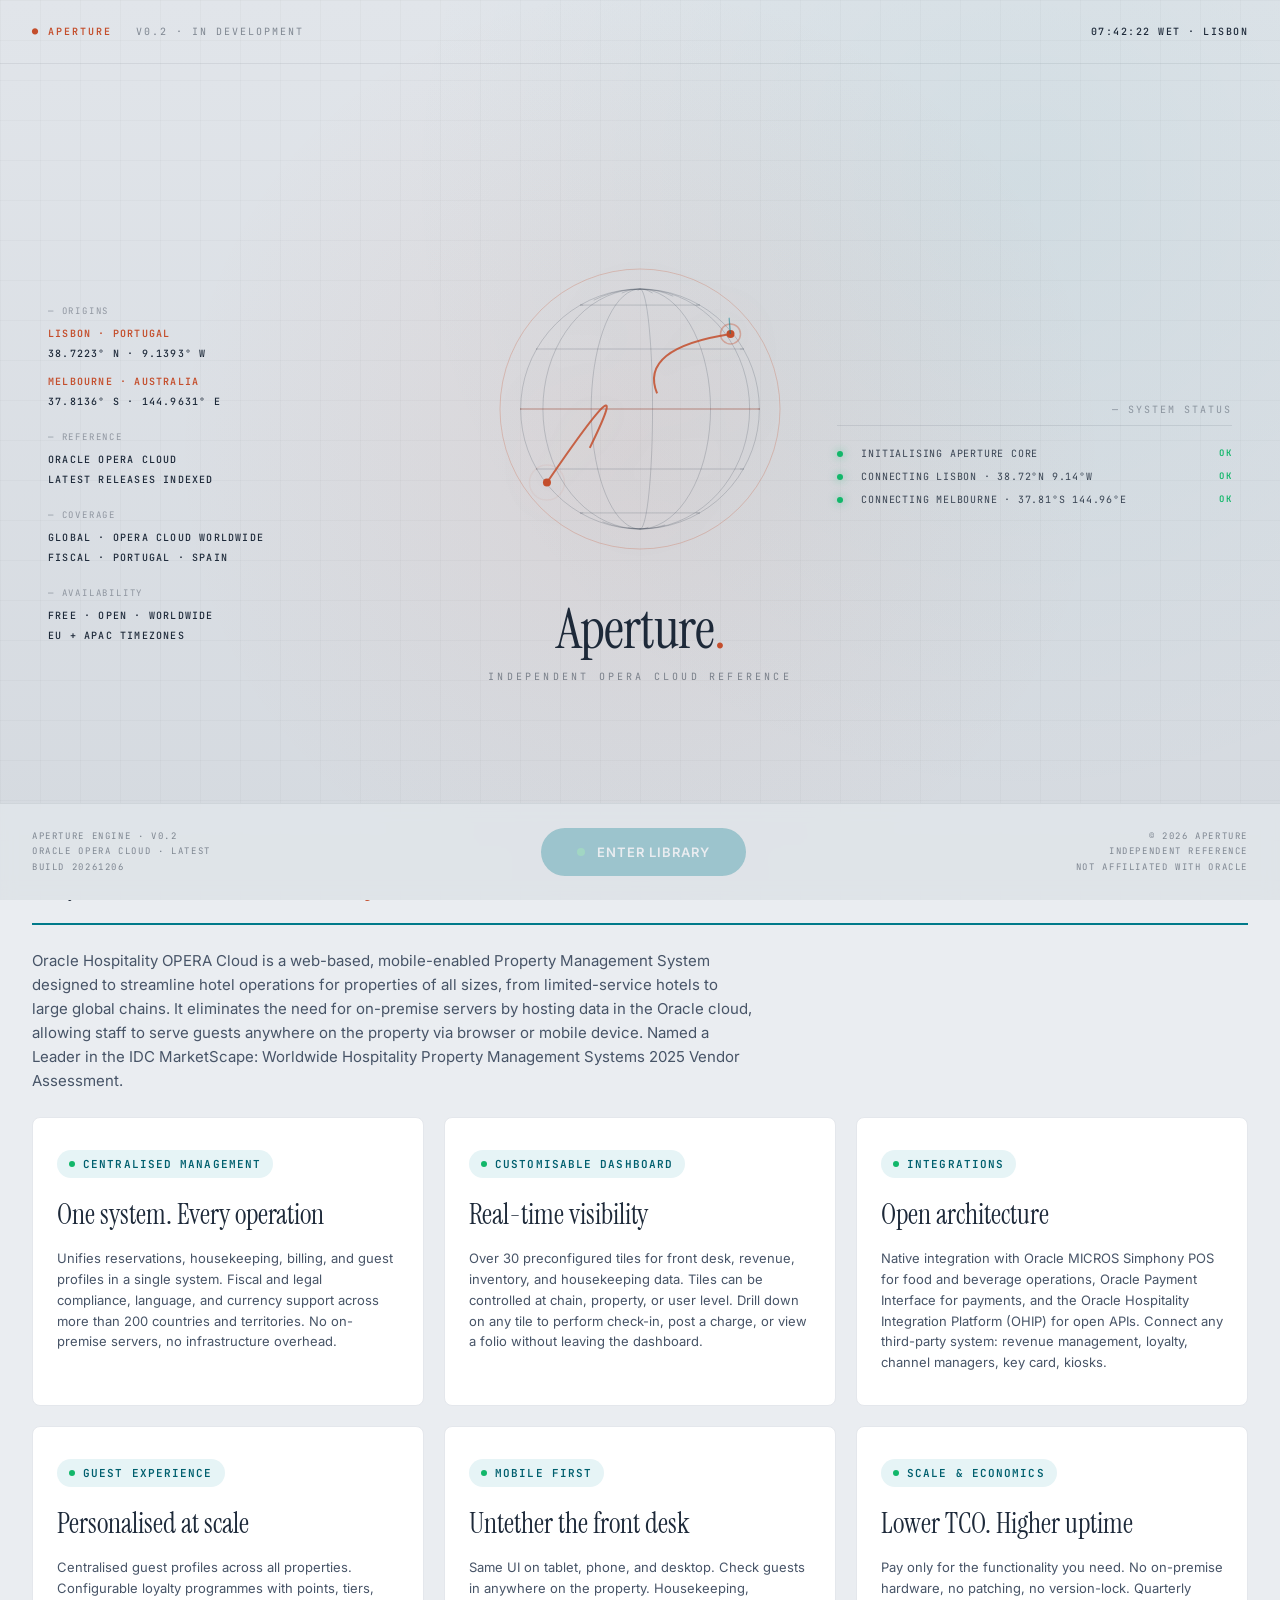
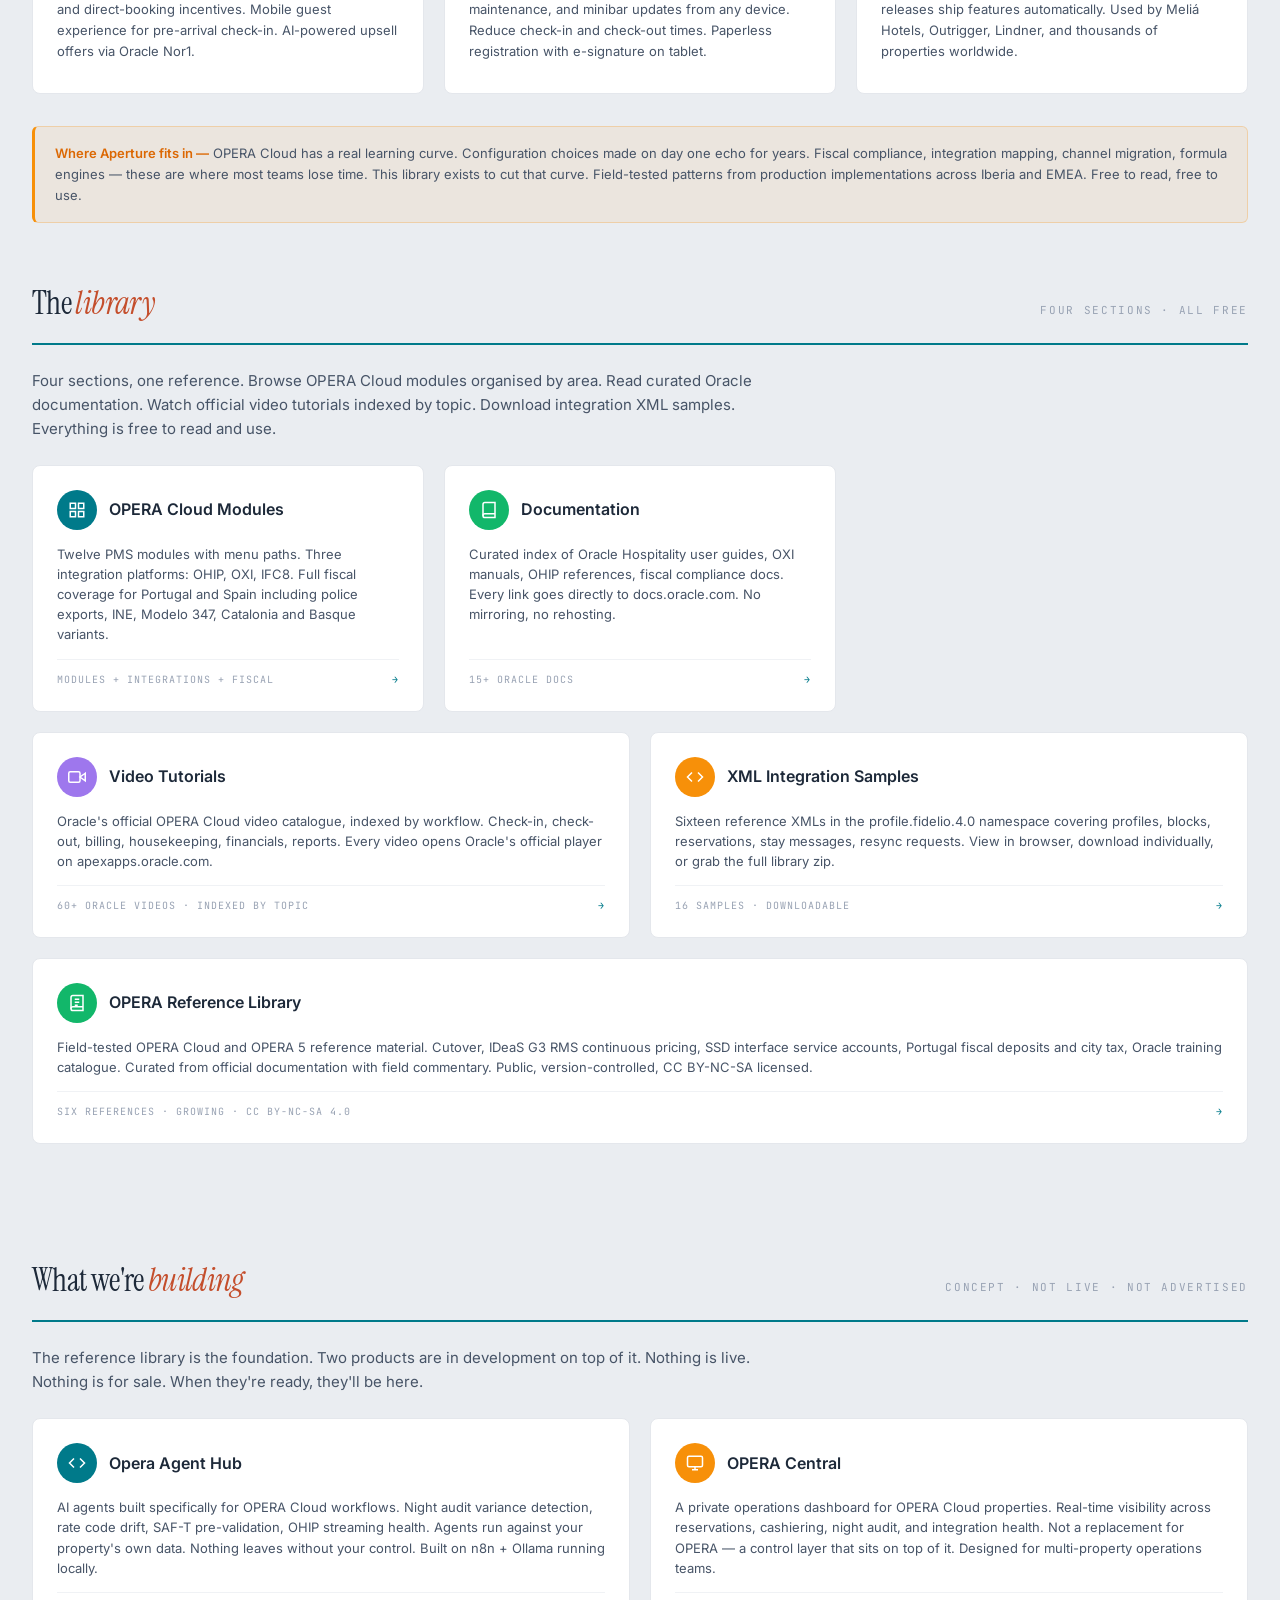
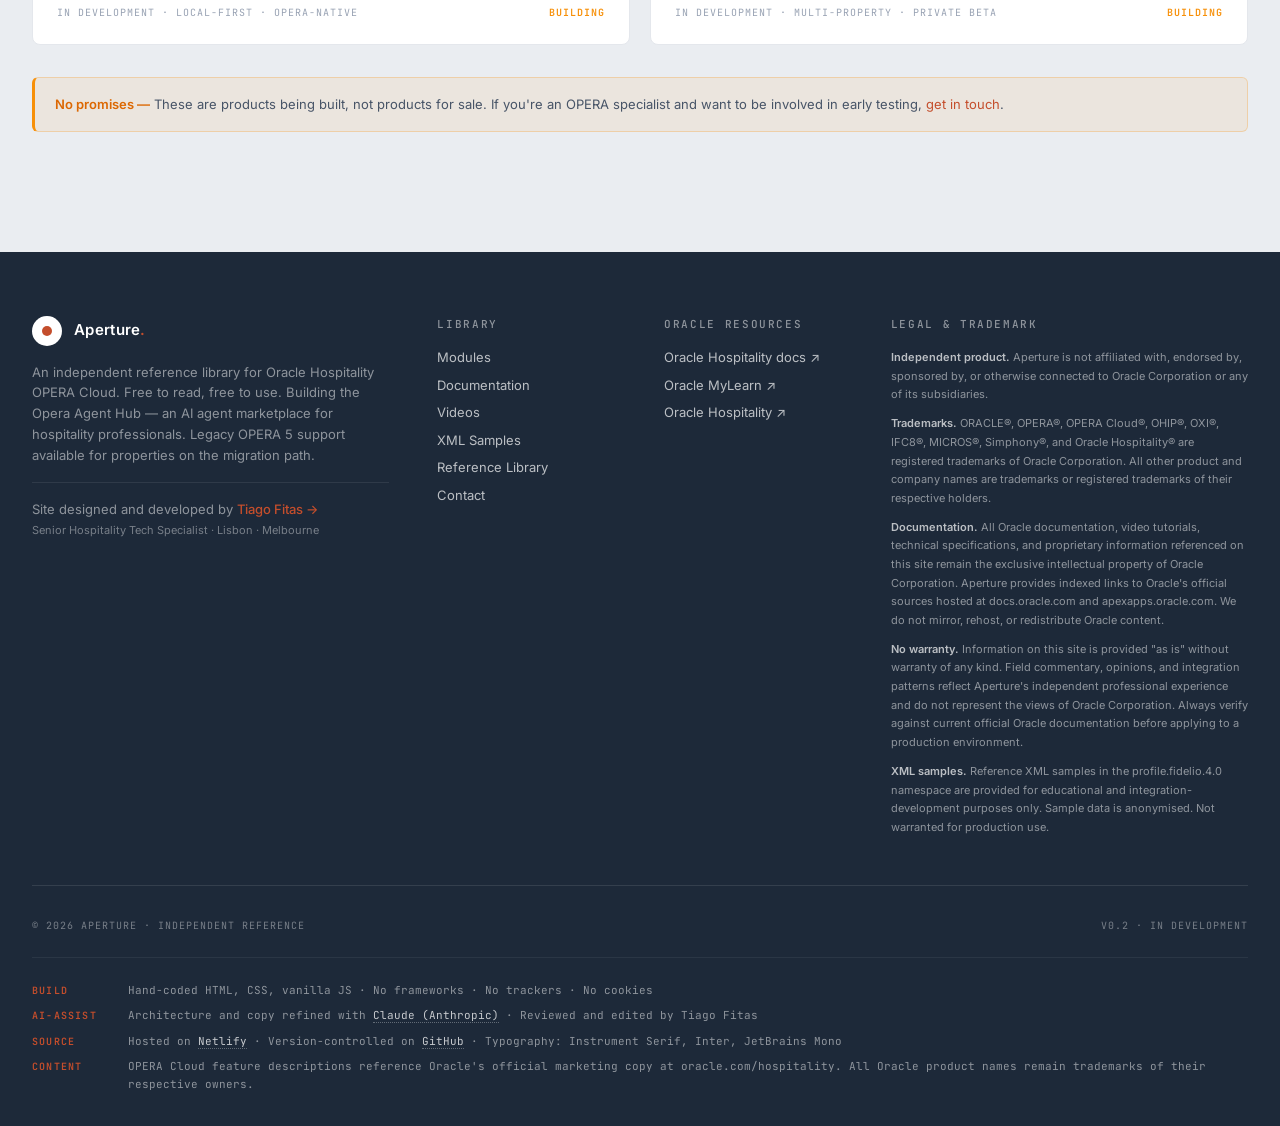
==== commit 73b501e5: "Strip fake Agent Hub — replace with honest concept + OPERA Central tile" ====
--- a/index.html
+++ b/index.html
@@ -360,214 +360,46 @@
   </div>
 
   <!-- ═══════════════════════════════════════════════════════════════ -->
-  <!-- OPERA AGENT HUB                                                -->
+  <!-- WHAT WE'RE BUILDING                                            -->
   <!-- ═══════════════════════════════════════════════════════════════ -->
   <div class="section-head" style="margin-top: 80px;">
-    <h2>Opera <span class="accent">Agent Hub</span></h2>
-    <span class="count">IN DEVELOPMENT · WHAT WE'RE BUILDING</span>
-  </div>
-  <p class="section-intro">A marketplace where OPERA specialists publish AI agents that hotels subscribe to and deploy in minutes. Each agent targets one workflow. No prompt engineering required by the hotel. Specialists build and publish. Hotels subscribe and run. Creators earn 70% of every subscription they generate.</p>
-
-  <!-- PLATFORM CONCEPT OVERVIEW -->
-  <div style="background: linear-gradient(135deg, rgba(0,122,138,0.06) 0%, rgba(196,78,44,0.04) 100%); border: 1px solid rgba(255,255,255,0.07); border-radius: 16px; padding: 48px 40px; margin-bottom: 32px; position: relative; overflow: hidden;">
-    <div style="position: absolute; top: 0; left: 0; right: 0; height: 2px; background: linear-gradient(90deg, var(--teal) 0%, var(--accent) 100%); opacity: 0.6;"></div>
-    <div style="position: absolute; top: 24px; right: 24px; background: rgba(0,0,0,0.6); border: 1px solid rgba(255,255,255,0.08); border-radius: 6px; padding: 6px 12px; font-family: 'JetBrains Mono', monospace; font-size: 10px; letter-spacing: 0.15em; color: rgba(255,255,255,0.45); text-transform: uppercase;">In development</div>
-
-    <p class="eyebrow" style="margin-bottom: 20px;">— The concept</p>
-    <h2 style="font-family: 'Instrument Serif', Georgia, serif; font-size: 42px; font-weight: 400; line-height: 1.15; margin-bottom: 24px; max-width: 640px;">An agent operating system<br>built for <em style="font-style: italic; color: var(--accent-soft);">hospitality</em></h2>
-    <p style="font-size: 14px; color: var(--ink-soft); line-height: 1.7; max-width: 680px; margin-bottom: 40px;">OPERA Cloud generates enormous operational data every night. Night audit variances, rate drift, fiscal export errors, OHIP event anomalies. Today, that data sits unread until something breaks. Opera Agent Hub deploys purpose-built AI agents directly against OPERA outputs — catching issues, surfacing patterns, and automating the tasks no one has time to do manually.</p>
-
-    <div style="display: grid; grid-template-columns: repeat(4, 1fr); gap: 16px;">
-      <div style="background: rgba(255,255,255,0.03); border: 1px solid rgba(255,255,255,0.06); border-radius: 10px; padding: 20px 16px; text-align: center;">
-        <div style="width: 40px; height: 40px; border-radius: 10px; background: var(--teal-soft); display: flex; align-items: center; justify-content: center; margin: 0 auto 12px;">
-          <svg width="18" height="18" viewBox="0 0 24 24" fill="none" stroke="var(--teal)" stroke-width="2"><rect x="3" y="3" width="7" height="7"/><rect x="14" y="3" width="7" height="7"/><rect x="3" y="14" width="7" height="7"/><rect x="14" y="14" width="7" height="7"/></svg>
-        </div>
-        <div style="font-family: 'JetBrains Mono', monospace; font-size: 10px; letter-spacing: 0.12em; color: var(--teal); text-transform: uppercase; margin-bottom: 6px;">Agent Catalog</div>
-        <div style="font-size: 12px; color: rgba(255,255,255,0.5); line-height: 1.5;">Browse and subscribe to verified hospitality agents</div>
-      </div>
-      <div style="background: rgba(255,255,255,0.03); border: 1px solid rgba(255,255,255,0.06); border-radius: 10px; padding: 20px 16px; text-align: center;">
-        <div style="width: 40px; height: 40px; border-radius: 10px; background: rgba(196,78,44,0.12); display: flex; align-items: center; justify-content: center; margin: 0 auto 12px;">
-          <svg width="18" height="18" viewBox="0 0 24 24" fill="none" stroke="var(--accent)" stroke-width="2"><polyline points="16 18 22 12 16 6"/><polyline points="8 6 2 12 8 18"/></svg>
-        </div>
-        <div style="font-family: 'JetBrains Mono', monospace; font-size: 10px; letter-spacing: 0.12em; color: var(--accent); text-transform: uppercase; margin-bottom: 6px;">Agent Builder</div>
-        <div style="font-size: 12px; color: rgba(255,255,255,0.5); line-height: 1.5;">Publish your own agents and earn on every subscription</div>
-      </div>
-      <div style="background: rgba(255,255,255,0.03); border: 1px solid rgba(255,255,255,0.06); border-radius: 10px; padding: 20px 16px; text-align: center;">
-        <div style="width: 40px; height: 40px; border-radius: 10px; background: rgba(130,80,200,0.12); display: flex; align-items: center; justify-content: center; margin: 0 auto 12px;">
-          <svg width="18" height="18" viewBox="0 0 24 24" fill="none" stroke="#9b7fd4" stroke-width="2"><path d="M3 3v18h18M9 9l3 3 5-5"/></svg>
-        </div>
-        <div style="font-family: 'JetBrains Mono', monospace; font-size: 10px; letter-spacing: 0.12em; color: #9b7fd4; text-transform: uppercase; margin-bottom: 6px;">Agent Analytics</div>
-        <div style="font-size: 12px; color: rgba(255,255,255,0.5); line-height: 1.5;">Runtime metrics, output history, versioning per agent</div>
-      </div>
-      <div style="background: rgba(255,255,255,0.03); border: 1px solid rgba(255,255,255,0.06); border-radius: 10px; padding: 20px 16px; text-align: center;">
-        <div style="width: 40px; height: 40px; border-radius: 10px; background: rgba(0,160,90,0.1); display: flex; align-items: center; justify-content: center; margin: 0 auto 12px;">
-          <svg width="18" height="18" viewBox="0 0 24 24" fill="none" stroke="#4caf88" stroke-width="2"><circle cx="12" cy="12" r="10"/><path d="M2 12h20M12 2a15.3 15.3 0 014 10 15.3 15.3 0 01-4 10 15.3 15.3 0 01-4-10 15.3 15.3 0 014-10z"/></svg>
-        </div>
-        <div style="font-family: 'JetBrains Mono', monospace; font-size: 10px; letter-spacing: 0.12em; color: #4caf88; text-transform: uppercase; margin-bottom: 6px;">Marketplace</div>
-        <div style="font-size: 12px; color: rgba(255,255,255,0.5); line-height: 1.5;">Searchable registry. Deploy to any OPERA Cloud property</div>
-      </div>
-    </div>
-  </div>
-
-  <!-- AGENT CATALOG PREVIEW -->
-  <div class="section-head">
-    <h2>Hospitality <span class="accent">agents</span></h2>
-    <span class="count">OPERA-NATIVE · FIRST RELEASE TARGETS</span>
-  </div>
-  <p class="section-intro">The first release covers the workflows where OPERA data is richest and the manual effort is highest. Each agent runs against your property's outputs — no data leaves without your control.</p>
+    <h2>What we're <span class="accent">building</span></h2>
+    <span class="count">CONCEPT · NOT LIVE · NOT ADVERTISED</span>
+  </div>
+  <p class="section-intro">The reference library is the foundation. Two products are in development on top of it. Nothing is live. Nothing is for sale. When they're ready, they'll be here.</p>
 
   <div class="tiles">
-    <div class="tile span-4 module-tile">
-      <div class="head">
-        <div class="icon green"><svg viewBox="0 0 24 24"><path d="M12 6v6l4 2"/><circle cx="12" cy="12" r="10"/></svg></div>
-        <h3>Night Audit Agent</h3>
-      </div>
-      <p class="desc">Reads EOD output every morning. Compares room rate posting against a 30-day baseline. Flags voids, no-shows, and deposit forfeitures that deviate from property norms. Writes a plain-English variance report before the GM arrives.</p>
-      <div class="foot"><span>EOD · VARIANCE DETECTION</span><span class="badge upcoming">Coming</span></div>
-    </div>
-
-    <div class="tile span-4 module-tile">
-      <div class="head">
-        <div class="icon orange"><svg viewBox="0 0 24 24"><path d="M3 3v18h18M9 9l3 3 5-5"/></svg></div>
-        <h3>Rate Code Agent</h3>
-      </div>
-      <p class="desc">Monitors rate code configuration drift. Detects derived rate loops, restriction inconsistencies, and BAR tier misalignments before they surface as revenue leakage on the night audit or as parity violations on OTAs.</p>
-      <div class="foot"><span>RATE MANAGEMENT · PARITY</span><span class="badge upcoming">Coming</span></div>
-    </div>
-
-    <div class="tile span-4 module-tile">
-      <div class="head">
-        <div class="icon teal"><svg viewBox="0 0 24 24"><path d="M9 11l3 3L22 4M21 12v7a2 2 0 01-2 2H5a2 2 0 01-2-2V5a2 2 0 012-2h11"/></svg></div>
-        <h3>Fiscal Agent Portugal</h3>
-      </div>
-      <p class="desc">Validates PT_SAFT_104 output before AT submission. Checks sequential invoice numbering, document series integrity, NIF presence on B2B invoices, and XSD schema compliance. Flags before the 20th-of-month deadline.</p>
-      <div class="foot"><span>SAF-T · AT · PORTUGAL</span><span class="badge upcoming">Coming</span></div>
-    </div>
-
-    <div class="tile span-4 module-tile">
-      <div class="head">
-        <div class="icon red"><svg viewBox="0 0 24 24"><path d="M9 11l3 3L22 4M21 12v7a2 2 0 01-2 2H5a2 2 0 01-2-2V5a2 2 0 012-2h11"/></svg></div>
-        <h3>Fiscal Agent Spain</h3>
-      </div>
-      <p class="desc">Monitors SII real-time submission health. Validates eFolio F1–F6 invoice types, R1–R5 corrections, police export sequence numbering, and regional variants for Catalonia and Basque Country. Alerts on AEAT rejection patterns.</p>
-      <div class="foot"><span>SII · AEAT · SPAIN</span><span class="badge upcoming">Coming</span></div>
-    </div>
-
-    <div class="tile span-4 module-tile">
-      <div class="head">
-        <div class="icon purple"><svg viewBox="0 0 24 24"><circle cx="12" cy="12" r="10"/><path d="M2 12h20M12 2a15.3 15.3 0 014 10 15.3 15.3 0 01-4 10 15.3 15.3 0 01-4-10 15.3 15.3 0 014-10z"/></svg></div>
-        <h3>OHIP Integration Agent</h3>
-      </div>
-      <p class="desc">Monitors OHIP streaming health. Detects dropped subscriptions, OAuth token expiry, Business Event delivery failures, and latency anomalies. Surfaces the integration status of every connected partner in one view.</p>
-      <div class="foot"><span>OHIP · STREAMING · OAUTH</span><span class="badge upcoming">Coming</span></div>
-    </div>
-
-    <div class="tile span-4 module-tile">
-      <div class="head">
-        <div class="icon blue"><svg viewBox="0 0 24 24"><path d="M21 15v4a2 2 0 01-2 2H5a2 2 0 01-2-2v-4M7 10l5 5 5-5M12 15V3"/></svg></div>
-        <h3>R&amp;A Reporting Agent</h3>
-      </div>
-      <p class="desc">Automates scheduled report delivery. Detects when key reports fail to generate or arrive outside their expected window. Compares report outputs period over period and flags metric anomalies for finance and revenue teams.</p>
-      <div class="foot"><span>REPORTS · ANALYTICS · SCHEDULING</span><span class="badge upcoming">Coming</span></div>
-    </div>
-  </div>
-
-  <!-- SUBSCRIPTION MODEL -->
-  <div style="margin-top: 48px; display: grid; grid-template-columns: 1fr 1fr; gap: 24px;">
-
-    <!-- FOR HOTELS -->
-    <div style="background: rgba(255,255,255,0.02); border: 1px solid rgba(255,255,255,0.07); border-radius: 14px; padding: 36px 32px;">
-      <p class="eyebrow" style="margin-bottom: 16px;">— For hotels</p>
-      <h3 style="font-family: 'Instrument Serif', Georgia, serif; font-size: 30px; font-weight: 400; margin-bottom: 8px;">Subscribe to agents,<br>not to a platform</h3>
-      <p style="font-size: 13px; color: var(--ink-soft); line-height: 1.65; margin-bottom: 28px;">Pick the agents that match your property's pain points. Pay per agent per month. No long contracts. Swap, pause, or cancel any agent independently. Multi-property teams get a shared catalog view.</p>
-      <div style="display: flex; flex-direction: column; gap: 12px;">
-        <div style="display: flex; justify-content: space-between; align-items: center; padding: 12px 0; border-bottom: 1px solid rgba(255,255,255,0.06);">
-          <div>
-            <div style="font-size: 13px; font-weight: 600; color: rgba(255,255,255,0.9);">Free</div>
-            <div style="font-size: 11px; color: var(--muted);">Up to 5 agents</div>
-          </div>
-          <div style="font-family: 'JetBrains Mono', monospace; font-size: 18px; color: var(--teal);">€0</div>
-        </div>
-        <div style="display: flex; justify-content: space-between; align-items: center; padding: 12px 0; border-bottom: 1px solid rgba(255,255,255,0.06);">
-          <div>
-            <div style="font-size: 13px; font-weight: 600; color: rgba(255,255,255,0.9);">Pro</div>
-            <div style="font-size: 11px; color: var(--muted);">Up to 50 agents · 1 property</div>
-          </div>
-          <div style="font-family: 'JetBrains Mono', monospace; font-size: 18px; color: var(--teal);">€29<span style="font-size: 12px; color: var(--muted)">/mo</span></div>
-        </div>
-        <div style="display: flex; justify-content: space-between; align-items: center; padding: 12px 0; border-bottom: 1px solid rgba(255,255,255,0.06);">
-          <div>
-            <div style="font-size: 13px; font-weight: 600; color: rgba(255,255,255,0.9);">Team</div>
-            <div style="font-size: 11px; color: var(--muted);">Unlimited agents · Multi-property</div>
-          </div>
-          <div style="font-family: 'JetBrains Mono', monospace; font-size: 18px; color: var(--teal);">€99<span style="font-size: 12px; color: var(--muted)">/mo</span></div>
-        </div>
-        <div style="display: flex; justify-content: space-between; align-items: center; padding: 12px 0;">
-          <div>
-            <div style="font-size: 13px; font-weight: 600; color: rgba(255,255,255,0.9);">Enterprise</div>
-            <div style="font-size: 11px; color: var(--muted);">Groups · Chains · Custom SLA</div>
-          </div>
-          <div style="font-family: 'JetBrains Mono', monospace; font-size: 18px; color: var(--teal);">Custom</div>
-        </div>
-      </div>
-    </div>
-
-    <!-- FOR CREATORS -->
-    <div style="background: rgba(196,78,44,0.04); border: 1px solid rgba(196,78,44,0.15); border-radius: 14px; padding: 36px 32px; position: relative;">
-      <div style="position: absolute; top: -1px; left: 32px; right: 32px; height: 2px; background: linear-gradient(90deg, var(--accent), transparent); border-radius: 2px;"></div>
-      <p class="eyebrow" style="margin-bottom: 16px; color: var(--accent-soft);">— For OPERA specialists</p>
-      <h3 style="font-family: 'Instrument Serif', Georgia, serif; font-size: 30px; font-weight: 400; margin-bottom: 8px;">Publish once.<br>Earn on every subscription.</h3>
-      <p style="font-size: 13px; color: var(--ink-soft); line-height: 1.65; margin-bottom: 28px;">You know OPERA inside out. Wrap that knowledge in an agent, publish it to the catalog, and earn 70% of every monthly subscription it generates. The platform handles billing, delivery, and hosting.</p>
-      <div style="display: flex; flex-direction: column; gap: 16px;">
-        <div style="display: flex; align-items: flex-start; gap: 12px;">
-          <div style="width: 28px; height: 28px; border-radius: 6px; background: rgba(196,78,44,0.15); flex-shrink: 0; display: flex; align-items: center; justify-content: center; margin-top: 2px;">
-            <svg width="12" height="12" viewBox="0 0 24 24" fill="none" stroke="var(--accent)" stroke-width="2.5"><polyline points="20 6 9 17 4 12"/></svg>
-          </div>
-          <div style="font-size: 13px; color: var(--ink-soft); line-height: 1.55;"><strong style="color: rgba(255,255,255,0.85);">70% revenue share</strong> — highest in the market for a vertical SaaS marketplace</div>
-        </div>
-        <div style="display: flex; align-items: flex-start; gap: 12px;">
-          <div style="width: 28px; height: 28px; border-radius: 6px; background: rgba(196,78,44,0.15); flex-shrink: 0; display: flex; align-items: center; justify-content: center; margin-top: 2px;">
-            <svg width="12" height="12" viewBox="0 0 24 24" fill="none" stroke="var(--accent)" stroke-width="2.5"><polyline points="20 6 9 17 4 12"/></svg>
-          </div>
-          <div style="font-size: 13px; color: var(--ink-soft); line-height: 1.55;"><strong style="color: rgba(255,255,255,0.85);">Agent Builder SDK</strong> — n8n workflows + Ollama models. No new stack to learn if you already run automation.</div>
-        </div>
-        <div style="display: flex; align-items: flex-start; gap: 12px;">
-          <div style="width: 28px; height: 28px; border-radius: 6px; background: rgba(196,78,44,0.15); flex-shrink: 0; display: flex; align-items: center; justify-content: center; margin-top: 2px;">
-            <svg width="12" height="12" viewBox="0 0 24 24" fill="none" stroke="var(--accent)" stroke-width="2.5"><polyline points="20 6 9 17 4 12"/></svg>
-          </div>
-          <div style="font-size: 13px; color: var(--ink-soft); line-height: 1.55;"><strong style="color: rgba(255,255,255,0.85);">Versioning and analytics</strong> — track subscriptions, run quality per agent, ship updates without breaking subscribers.</div>
-        </div>
-        <div style="display: flex; align-items: flex-start; gap: 12px;">
-          <div style="width: 28px; height: 28px; border-radius: 6px; background: rgba(196,78,44,0.15); flex-shrink: 0; display: flex; align-items: center; justify-content: center; margin-top: 2px;">
-            <svg width="12" height="12" viewBox="0 0 24 24" fill="none" stroke="var(--accent)" stroke-width="2.5"><polyline points="20 6 9 17 4 12"/></svg>
-          </div>
-          <div style="font-size: 13px; color: var(--ink-soft); line-height: 1.55;"><strong style="color: rgba(255,255,255,0.85);">Early builder program</strong> — founding creators shape the platform. Priority listing, direct input on roadmap.</div>
-        </div>
-      </div>
-    </div>
-  </div>
-
-  <!-- TECH STACK + CTA -->
-  <div style="margin-top: 32px; background: rgba(255,255,255,0.02); border: 1px solid rgba(255,255,255,0.06); border-radius: 14px; padding: 36px 40px; display: flex; justify-content: space-between; align-items: center; flex-wrap: wrap; gap: 32px;">
-    <div>
-      <p style="font-family: 'JetBrains Mono', monospace; font-size: 10px; letter-spacing: 0.15em; color: var(--muted); text-transform: uppercase; margin-bottom: 16px;">— Stack</p>
-      <div style="display: flex; flex-wrap: wrap; gap: 8px;">
-        <span style="background: rgba(255,255,255,0.05); border: 1px solid rgba(255,255,255,0.08); border-radius: 6px; padding: 5px 10px; font-family: 'JetBrains Mono', monospace; font-size: 11px; color: rgba(255,255,255,0.6);">Next.js</span>
-        <span style="background: rgba(255,255,255,0.05); border: 1px solid rgba(255,255,255,0.08); border-radius: 6px; padding: 5px 10px; font-family: 'JetBrains Mono', monospace; font-size: 11px; color: rgba(255,255,255,0.6);">FastAPI</span>
-        <span style="background: rgba(255,255,255,0.05); border: 1px solid rgba(255,255,255,0.08); border-radius: 6px; padding: 5px 10px; font-family: 'JetBrains Mono', monospace; font-size: 11px; color: rgba(255,255,255,0.6);">PostgreSQL</span>
-        <span style="background: rgba(255,255,255,0.05); border: 1px solid rgba(255,255,255,0.08); border-radius: 6px; padding: 5px 10px; font-family: 'JetBrains Mono', monospace; font-size: 11px; color: rgba(255,255,255,0.6);">Qdrant</span>
-        <span style="background: rgba(255,255,255,0.05); border: 1px solid rgba(255,255,255,0.08); border-radius: 6px; padding: 5px 10px; font-family: 'JetBrains Mono', monospace; font-size: 11px; color: rgba(255,255,255,0.6);">Ollama</span>
-        <span style="background: rgba(255,255,255,0.05); border: 1px solid rgba(255,255,255,0.08); border-radius: 6px; padding: 5px 10px; font-family: 'JetBrains Mono', monospace; font-size: 11px; color: rgba(255,255,255,0.6);">n8n</span>
-        <span style="background: rgba(255,255,255,0.05); border: 1px solid rgba(255,255,255,0.08); border-radius: 6px; padding: 5px 10px; font-family: 'JetBrains Mono', monospace; font-size: 11px; color: rgba(255,255,255,0.6);">Auth0</span>
-        <span style="background: rgba(255,255,255,0.05); border: 1px solid rgba(255,255,255,0.08); border-radius: 6px; padding: 5px 10px; font-family: 'JetBrains Mono', monospace; font-size: 11px; color: rgba(255,255,255,0.6);">OHIP</span>
-      </div>
-    </div>
-    <div style="flex-shrink: 0;">
-      <a href="services.html#contact" class="btn btn-accent">
-        Join the builder program →
-      </a>
-      <p style="font-family: 'JetBrains Mono', monospace; font-size: 10px; letter-spacing: 0.12em; color: rgba(255,255,255,0.3); text-transform: uppercase; margin-top: 12px; text-align: right;">Response within 48 hours</p>
-    </div>
+    <div class="tile span-6 module-tile">
+      <div class="head">
+        <div class="icon teal">
+          <svg viewBox="0 0 24 24"><polyline points="16 18 22 12 16 6"/><polyline points="8 6 2 12 8 18"/></svg>
+        </div>
+        <h3>Opera Agent Hub</h3>
+      </div>
+      <p class="desc">AI agents built specifically for OPERA Cloud workflows. Night audit variance detection, rate code drift, SAF-T pre-validation, OHIP streaming health. Agents run against your property's own data. Nothing leaves without your control. Built on n8n + Ollama running locally.</p>
+      <div class="foot">
+        <span>IN DEVELOPMENT · LOCAL-FIRST · OPERA-NATIVE</span>
+        <span class="badge upcoming">Building</span>
+      </div>
+    </div>
+
+    <div class="tile span-6 module-tile">
+      <div class="head">
+        <div class="icon orange">
+          <svg viewBox="0 0 24 24"><rect x="2" y="3" width="20" height="14" rx="2"/><path d="M8 21h8M12 17v4"/></svg>
+        </div>
+        <h3>OPERA Central</h3>
+      </div>
+      <p class="desc">A private operations dashboard for OPERA Cloud properties. Real-time visibility across reservations, cashiering, night audit, and integration health. Not a replacement for OPERA — a control layer that sits on top of it. Designed for multi-property operations teams.</p>
+      <div class="foot">
+        <span>IN DEVELOPMENT · MULTI-PROPERTY · PRIVATE BETA</span>
+        <span class="badge upcoming">Building</span>
+      </div>
+    </div>
+  </div>
+
+  <div class="disclaimer" style="margin-top: 24px;">
+    <strong>No promises —</strong> These are products being built, not products for sale. If you're an OPERA specialist and want to be involved in early testing, <a href="services.html#contact" style="color: var(--accent); text-decoration: none;">get in touch</a>.
   </div>
 
 </div>
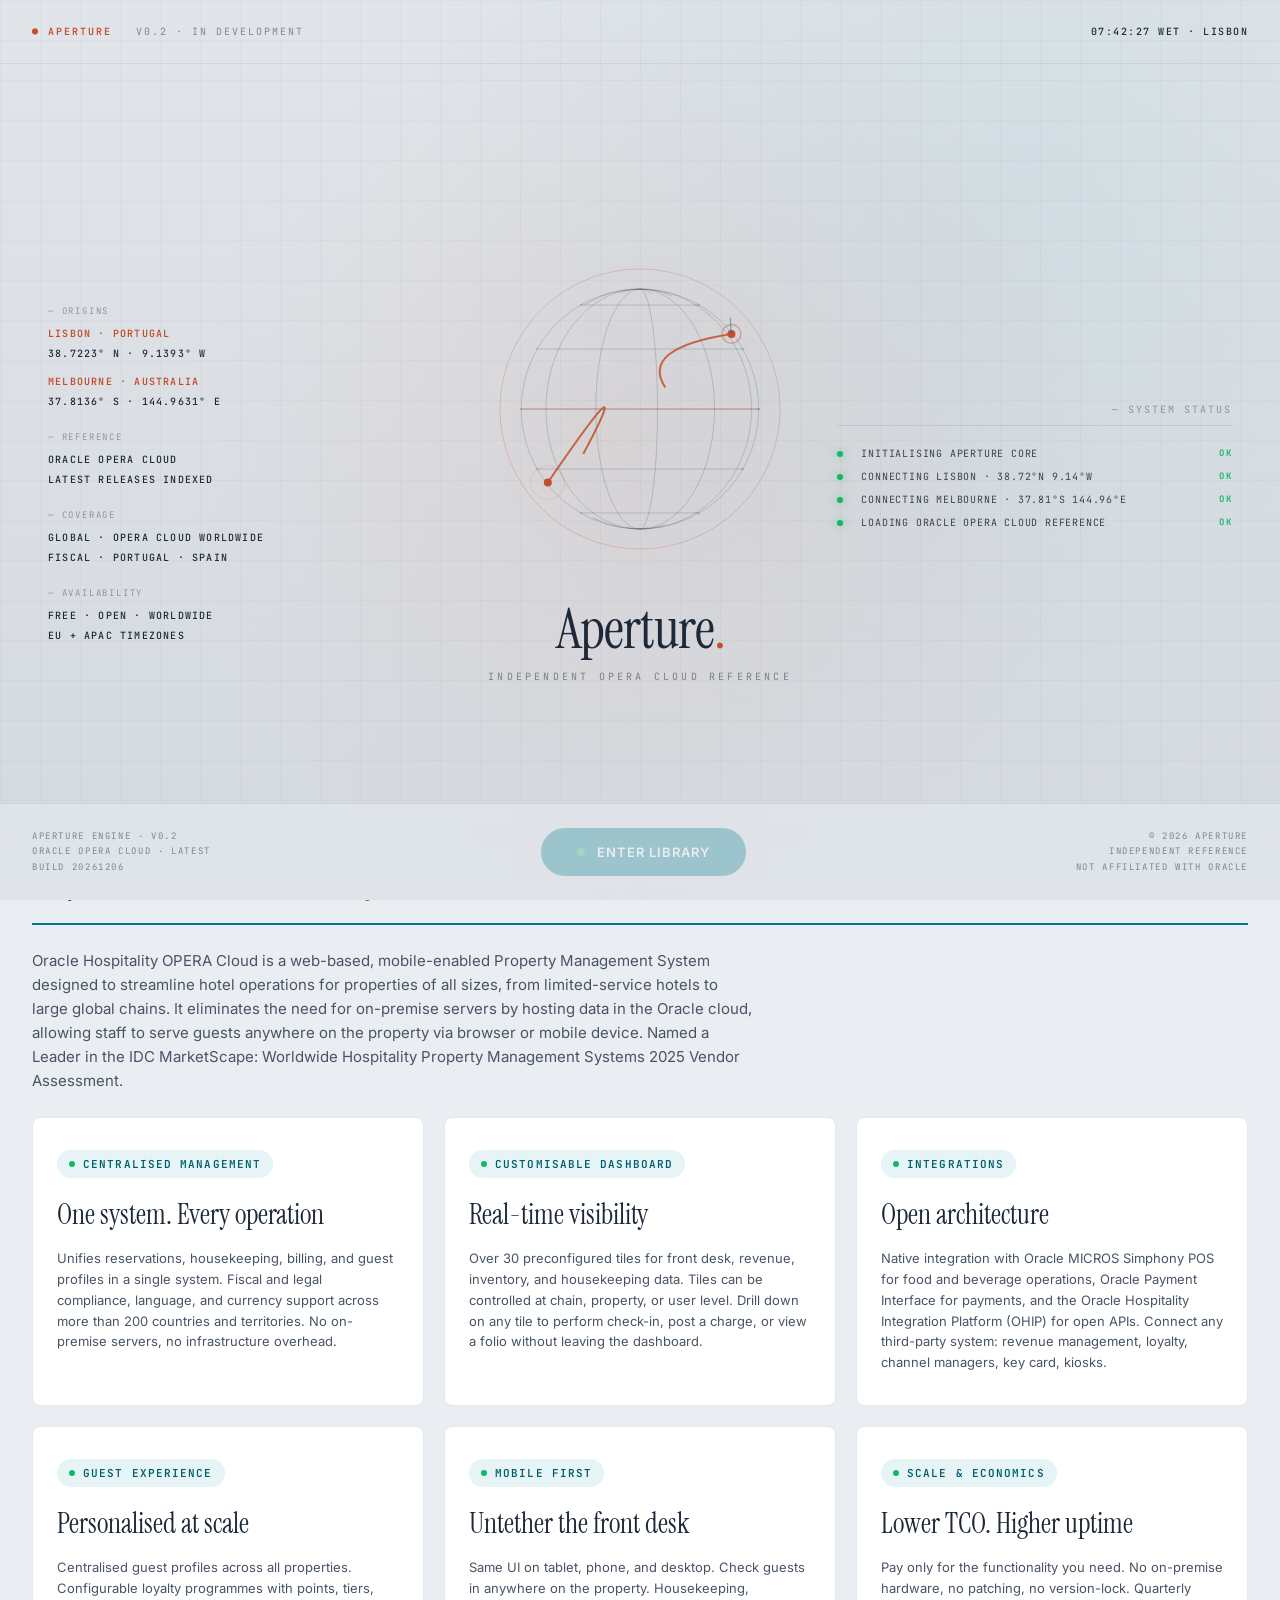
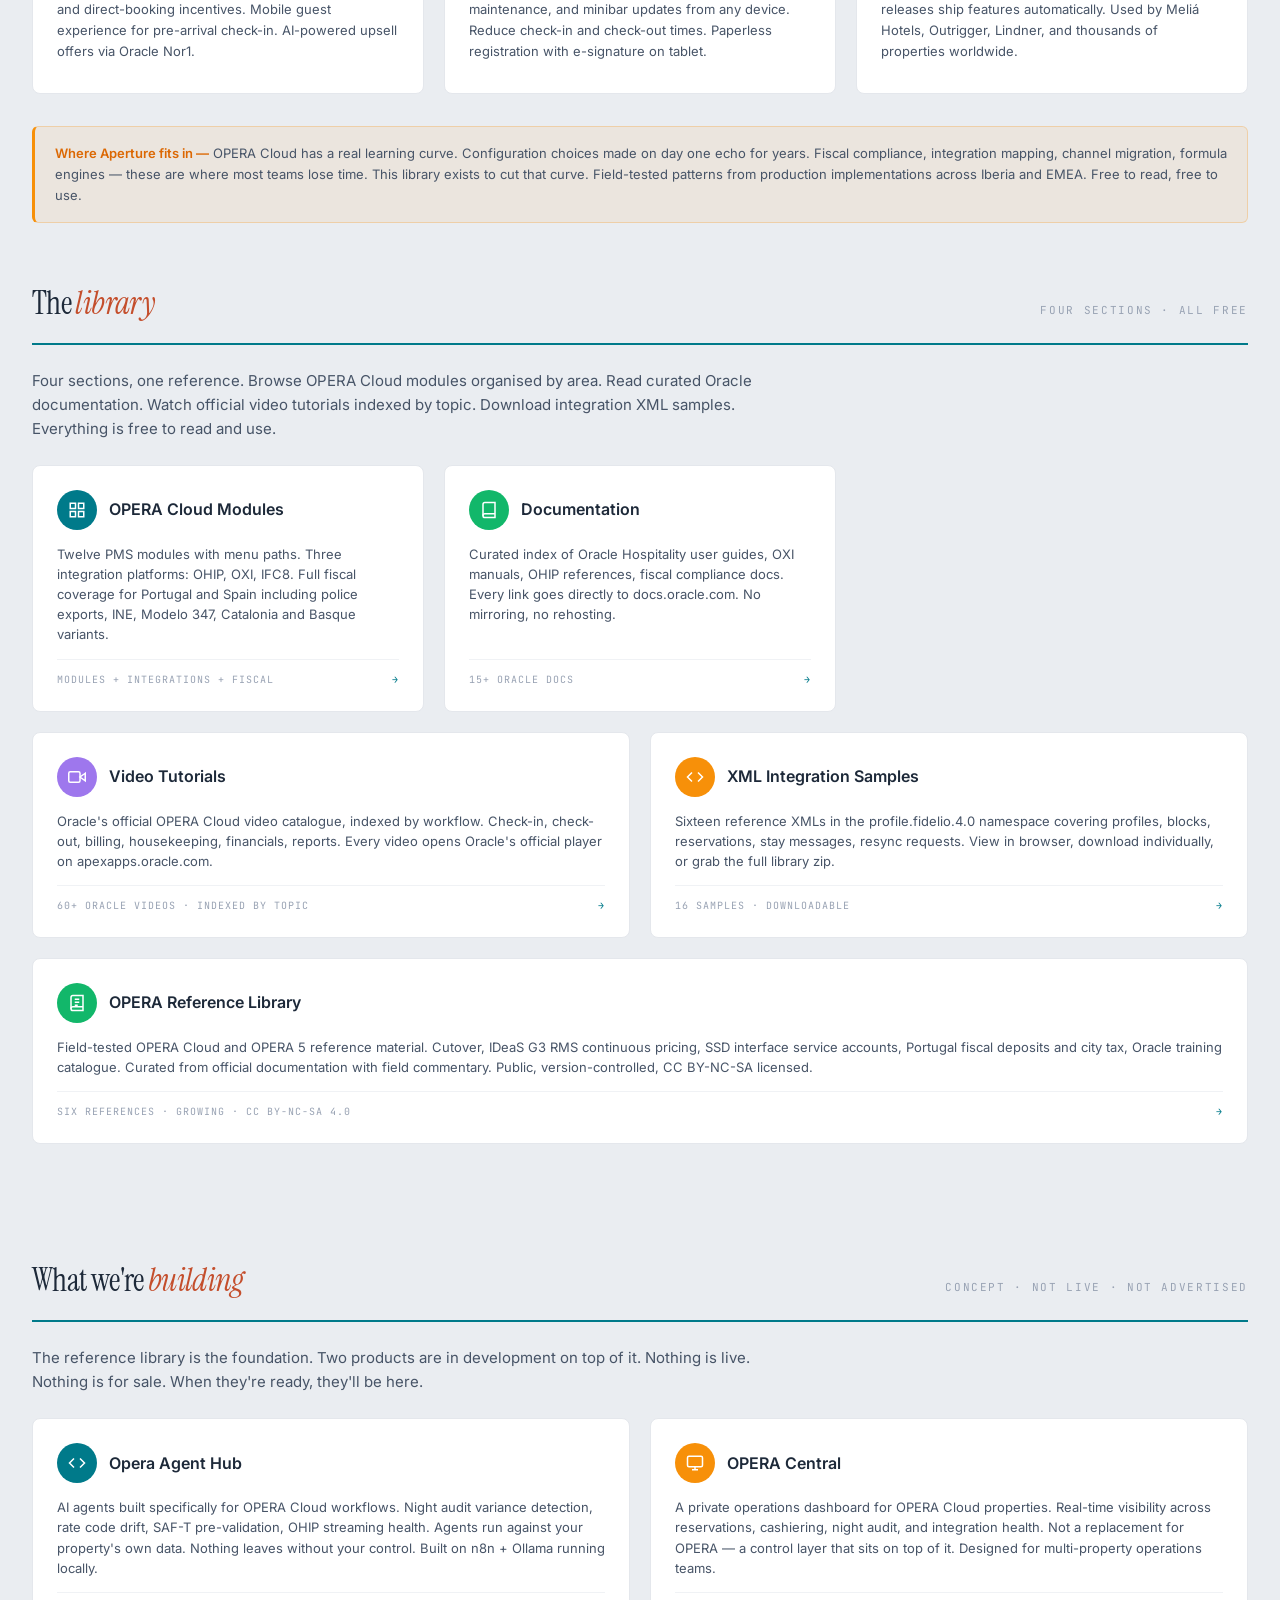
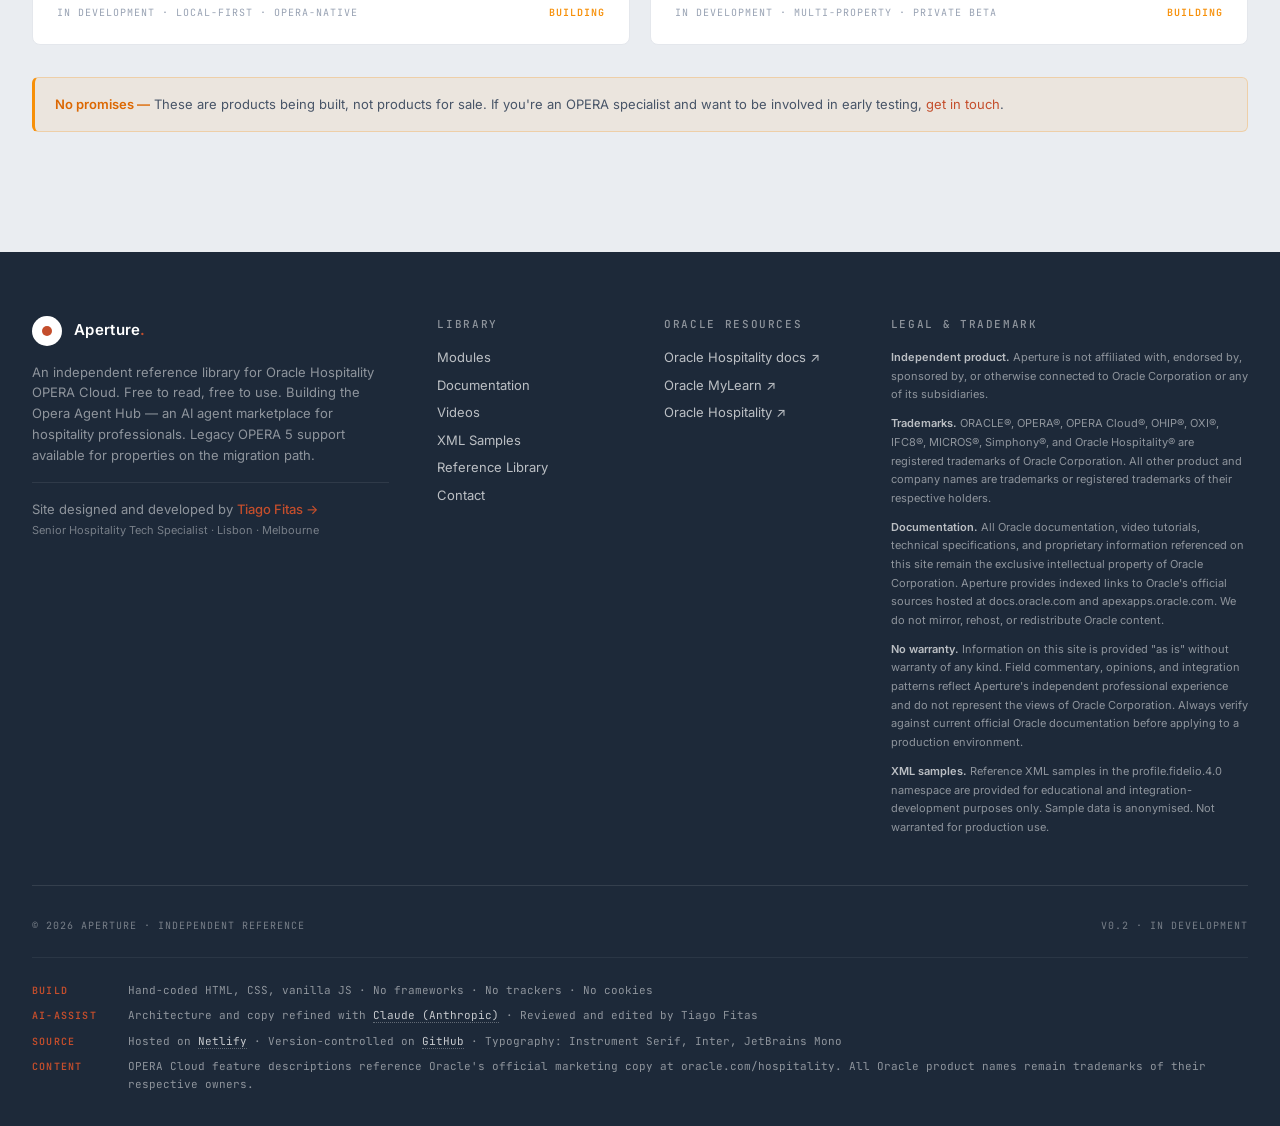
==== commit afb4c7ba: "feat: add OPERA Copilot floating action button" ====
--- a/index.html
+++ b/index.html
@@ -473,5 +473,76 @@
 
 <script src="assets/intro.js"></script>
 
+<!-- ===== OPERA COPILOT FLOATING BUTTON ===== -->
+<style>
+#oc-fab{
+  position:fixed;bottom:24px;right:24px;z-index:9000;
+  display:flex;flex-direction:column;align-items:flex-end;gap:8px;
+}
+.oc-fab-btn{
+  display:flex;align-items:center;gap:10px;
+  padding:11px 18px 11px 14px;border-radius:28px;cursor:pointer;
+  background:linear-gradient(135deg,rgba(12,8,2,.97),rgba(20,12,2,.97));
+  border:1px solid rgba(249,115,22,.45);
+  box-shadow:0 0 20px rgba(249,115,22,.25),0 4px 20px rgba(0,0,0,.55);
+  font-family:'JetBrains Mono',monospace;font-size:11px;font-weight:600;
+  letter-spacing:1.5px;color:#f97316;white-space:nowrap;
+  transition:all .2s;
+  animation:ocpulse 3.5s ease-in-out infinite;
+}
+.oc-fab-btn:hover{
+  border-color:rgba(249,115,22,.8);
+  box-shadow:0 0 32px rgba(249,115,22,.4),0 6px 24px rgba(0,0,0,.6);
+  transform:translateY(-2px);
+}
+@keyframes ocpulse{
+  0%,100%{box-shadow:0 0 20px rgba(249,115,22,.25),0 4px 20px rgba(0,0,0,.55)}
+  50%{box-shadow:0 0 32px rgba(249,115,22,.4),0 4px 20px rgba(0,0,0,.55)}
+}
+.oc-dot{
+  width:8px;height:8px;border-radius:50%;flex-shrink:0;
+  background:#10b981;box-shadow:0 0 7px #10b981;
+  animation:ocdot 2.2s ease-in-out infinite;
+}
+@keyframes ocdot{0%,100%{opacity:1}50%{opacity:.2}}
+.oc-fab-menu{
+  display:none;flex-direction:column;gap:5px;align-items:flex-end;
+  animation:ocIn .15s ease;
+}
+@keyframes ocIn{from{opacity:0;transform:translateY(6px)}to{opacity:1;transform:translateY(0)}}
+.oc-menu-item{
+  padding:8px 16px;border-radius:8px;cursor:pointer;white-space:nowrap;
+  background:rgba(8,6,2,.97);border:1px solid rgba(249,115,22,.2);
+  font-family:'JetBrains Mono',monospace;font-size:10px;letter-spacing:1px;color:#f97316;
+  transition:all .15s;box-shadow:0 2px 12px rgba(0,0,0,.5);
+}
+.oc-menu-item:hover{background:rgba(249,115,22,.08);border-color:rgba(249,115,22,.5)}
+.oc-menu-note{
+  font-size:8px;color:rgba(249,115,22,.45);letter-spacing:.5px;
+  text-align:right;padding-right:4px;font-family:'JetBrains Mono',monospace;
+}
+#oc-fab.open .oc-fab-menu{display:flex;}
+</style>
+
+<div id="oc-fab">
+  <div class="oc-fab-menu">
+    <div class="oc-menu-note">requires local server on port 8765</div>
+    <div class="oc-menu-item" onclick="window.open('http://localhost:8765','_blank','noopener')">🏨 &nbsp;Open OPERA Copilot</div>
+    <div class="oc-menu-item" onclick="ocCloseMenu();document.querySelector('.agent-hub-section')&&document.querySelector('.agent-hub-section').scrollIntoView({behavior:'smooth'})">⬡ &nbsp;Agent Hub on this page</div>
+  </div>
+  <div class="oc-fab-btn" onclick="ocToggleMenu()">
+    <span class="oc-dot"></span>
+    OPERA COPILOT
+  </div>
+</div>
+
+<script>
+function ocToggleMenu(){document.getElementById('oc-fab').classList.toggle('open');}
+function ocCloseMenu(){document.getElementById('oc-fab').classList.remove('open');}
+document.addEventListener('click',function(e){
+  if(!document.getElementById('oc-fab').contains(e.target))ocCloseMenu();
+});
+</script>
+
 </body>
 </html>
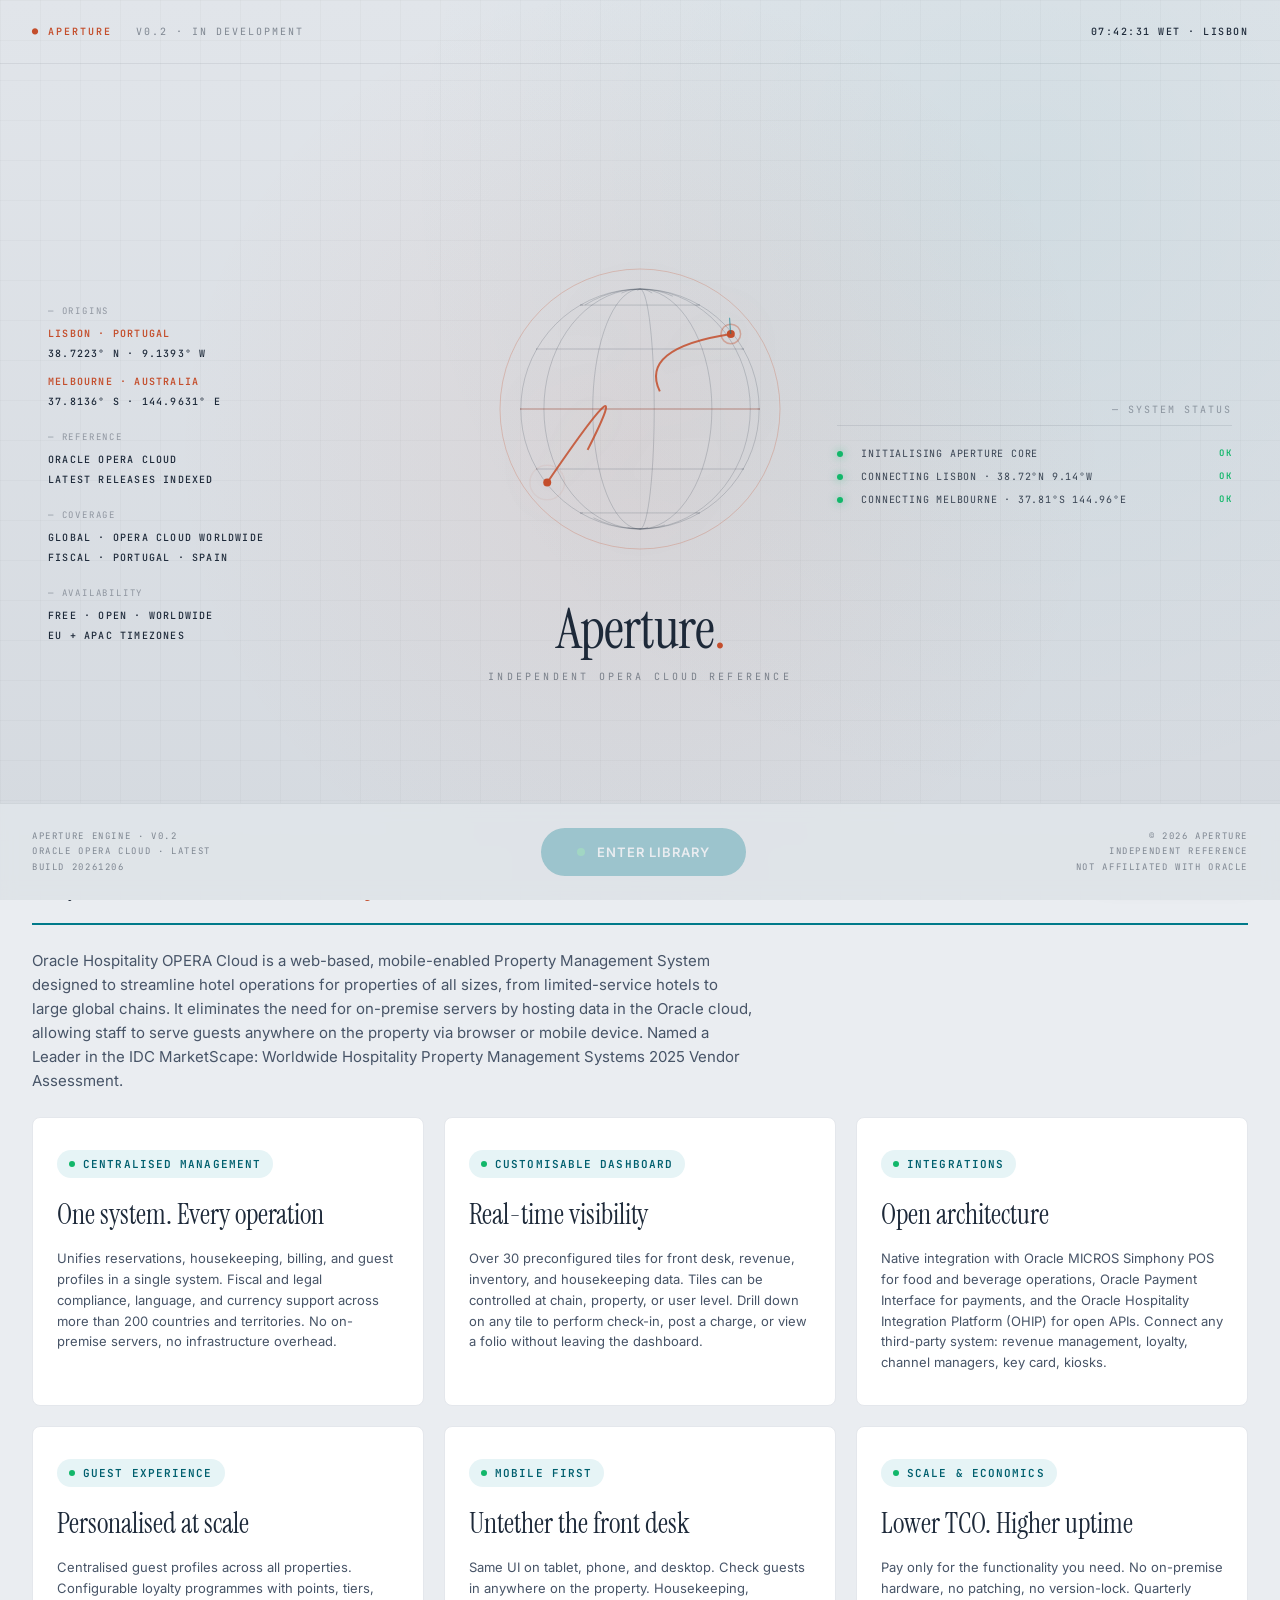
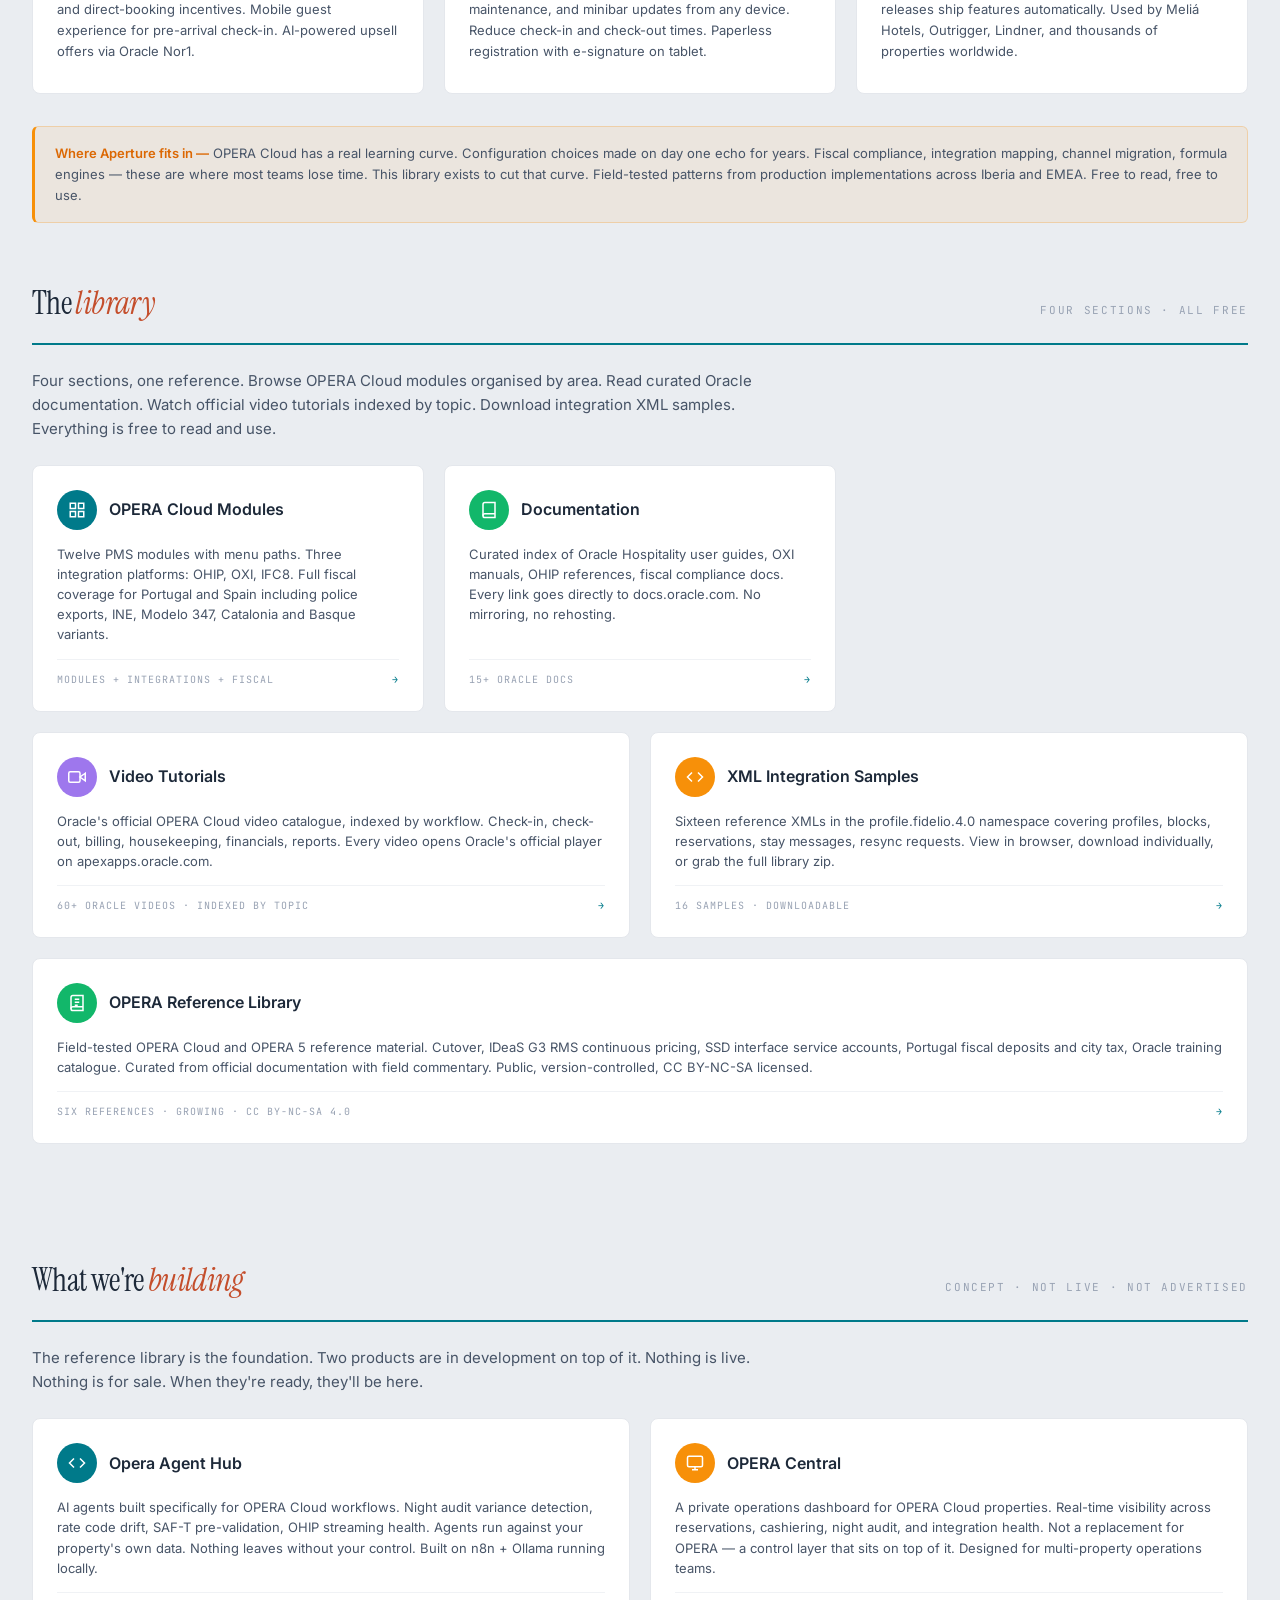
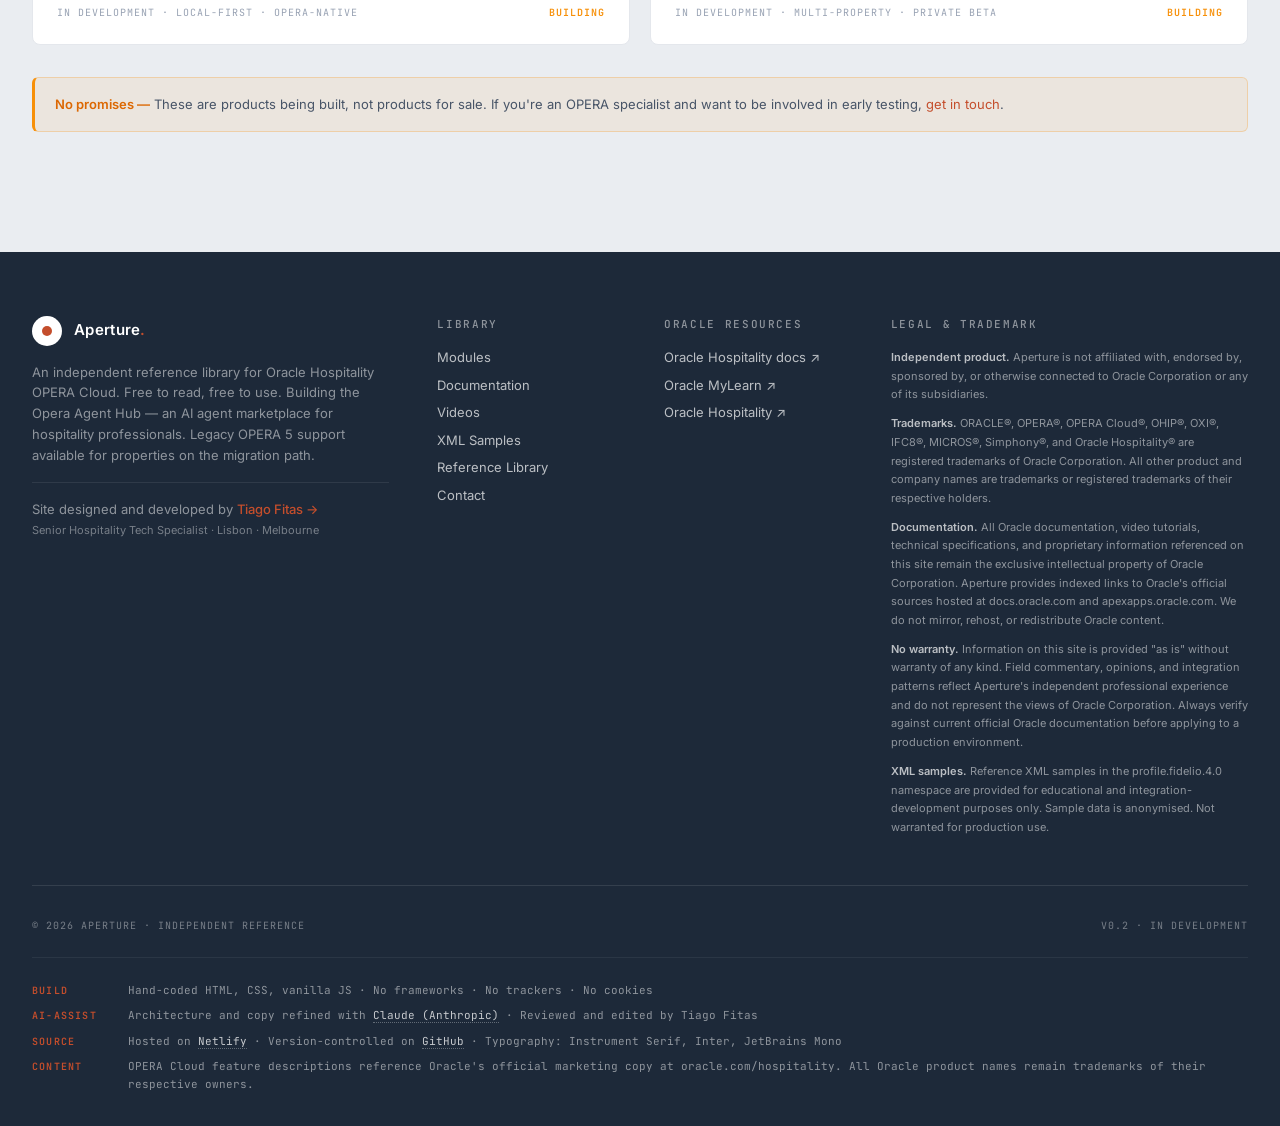
==== commit a846c719: "Restore the Reference Library, add the Portugal 2027 notice and date the release label The library p" ====
--- a/index.html
+++ b/index.html
@@ -133,7 +133,7 @@
         <svg viewBox="0 0 24 24" fill="none" stroke="currentColor" stroke-width="2"><path d="M4 4h16c1.1 0 2 .9 2 2v12c0 1.1-.9 2-2 2H4c-1.1 0-2-.9-2-2V6c0-1.1.9-2 2-2z"/><polyline points="22,6 12,13 2,6"/></svg>
         Contact
       </a>
-      <a href="https://github.com/austugal/opera-references" target="_blank" rel="noopener" class="btn btn-secondary" style="padding: 6px 14px; font-size: 12px;">GitHub ↗</a>
+      <a href="https://github.com/austugal/APERTURE-OPERA-CLOUD-KB" target="_blank" rel="noopener" class="btn btn-secondary" style="padding: 6px 14px; font-size: 12px;">GitHub ↗</a>
     </div>
   </div>
 </nav>
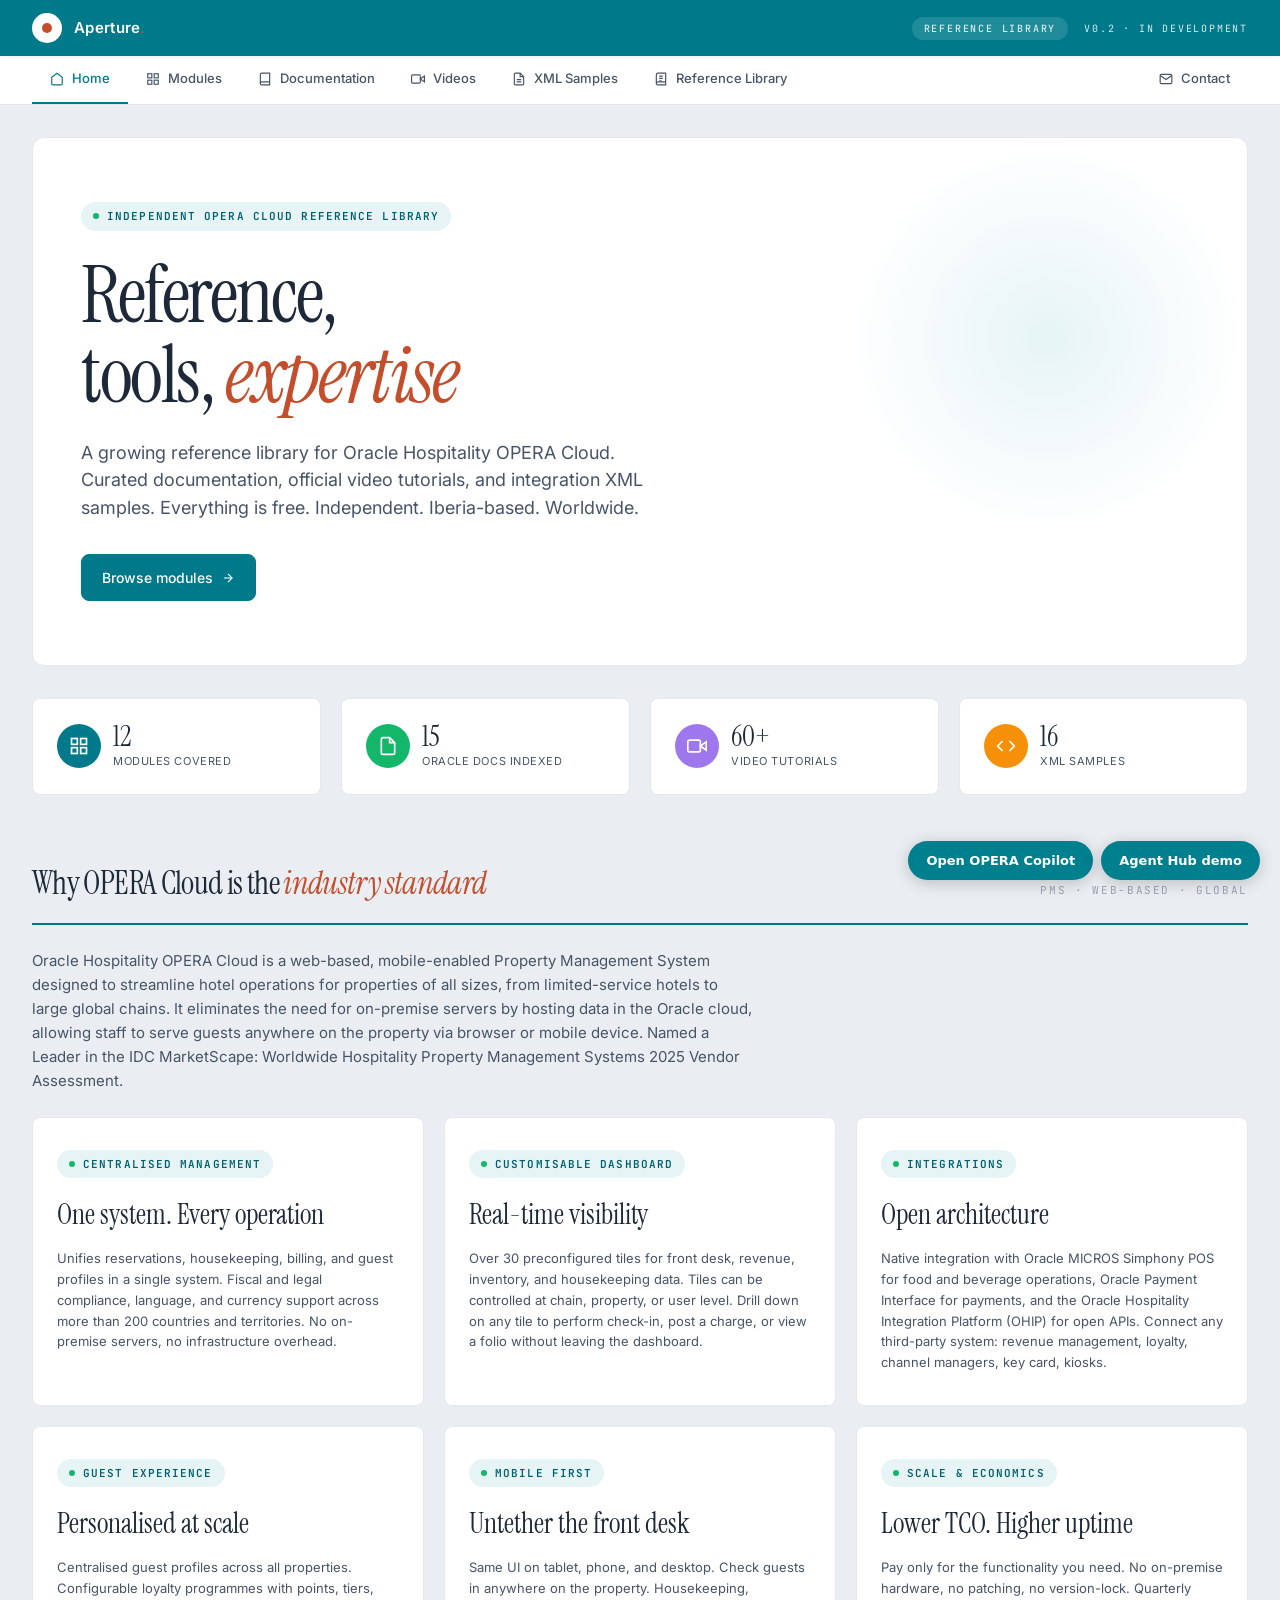
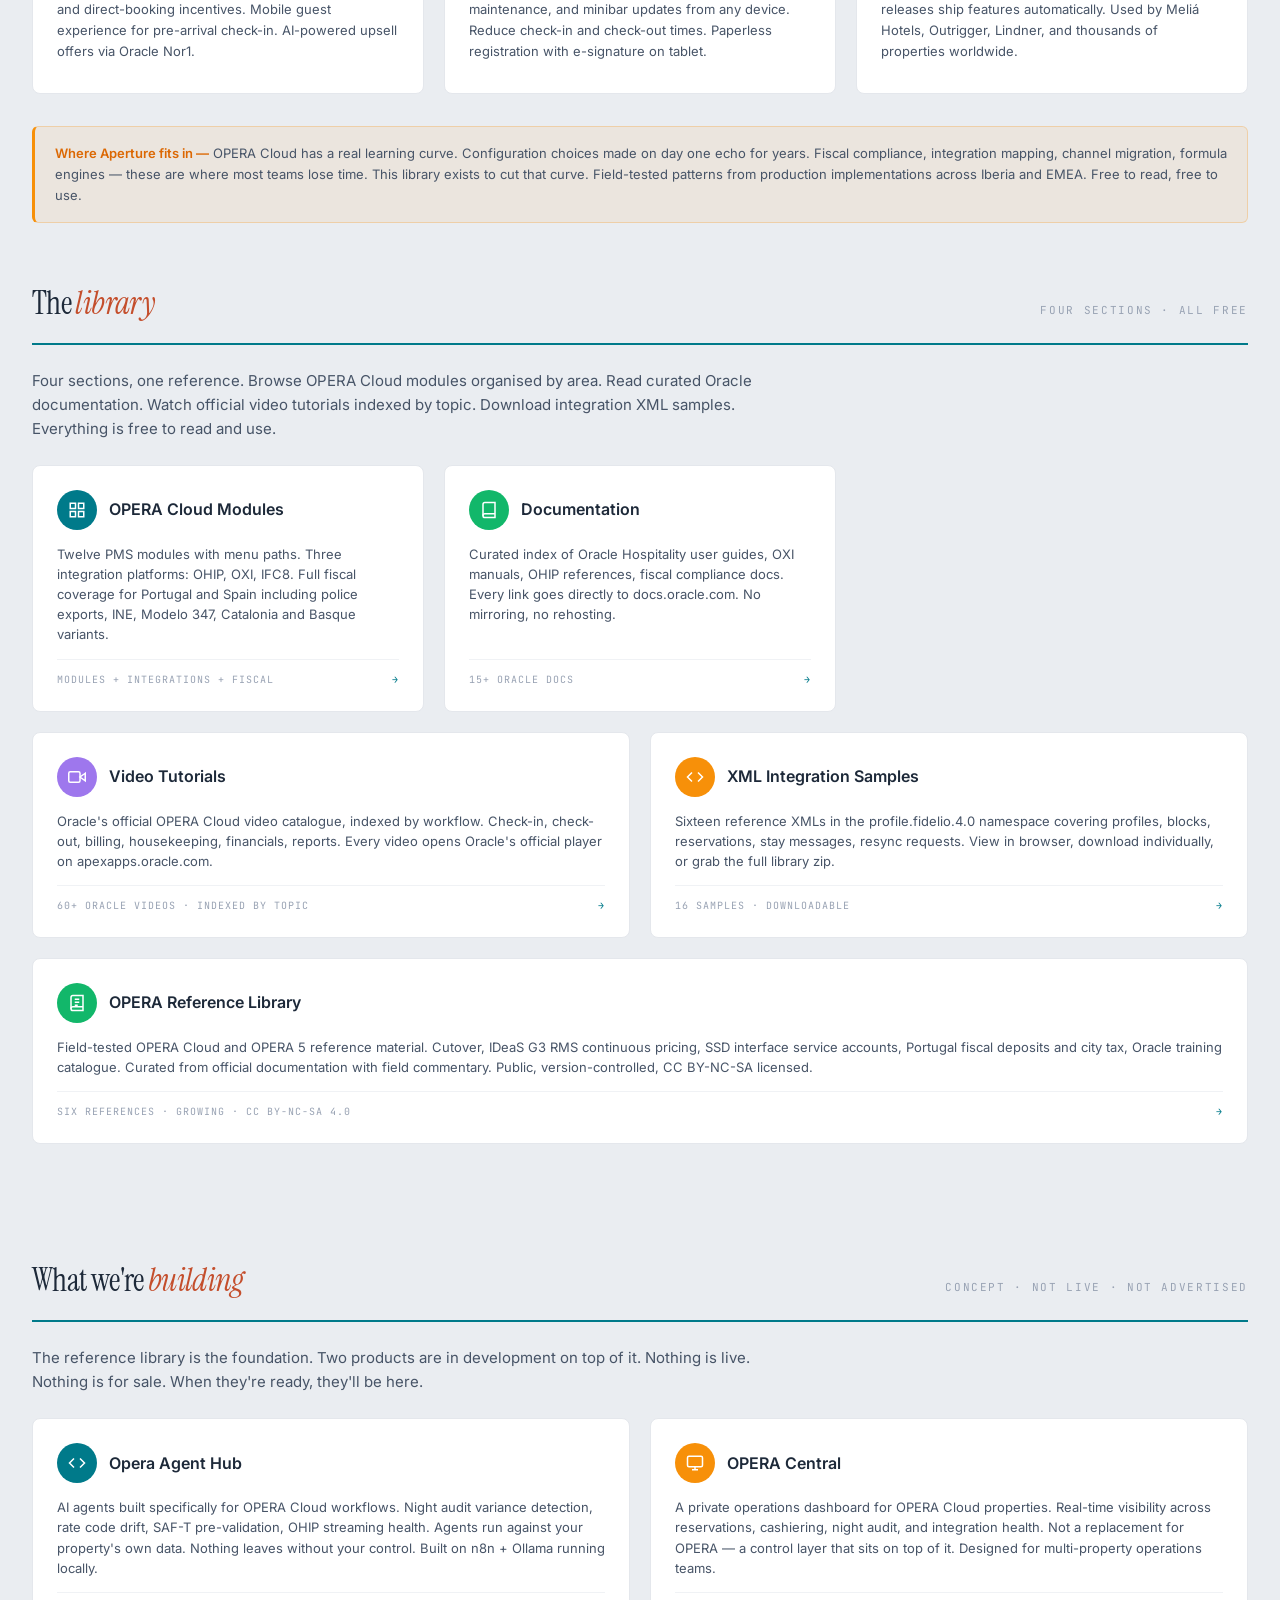
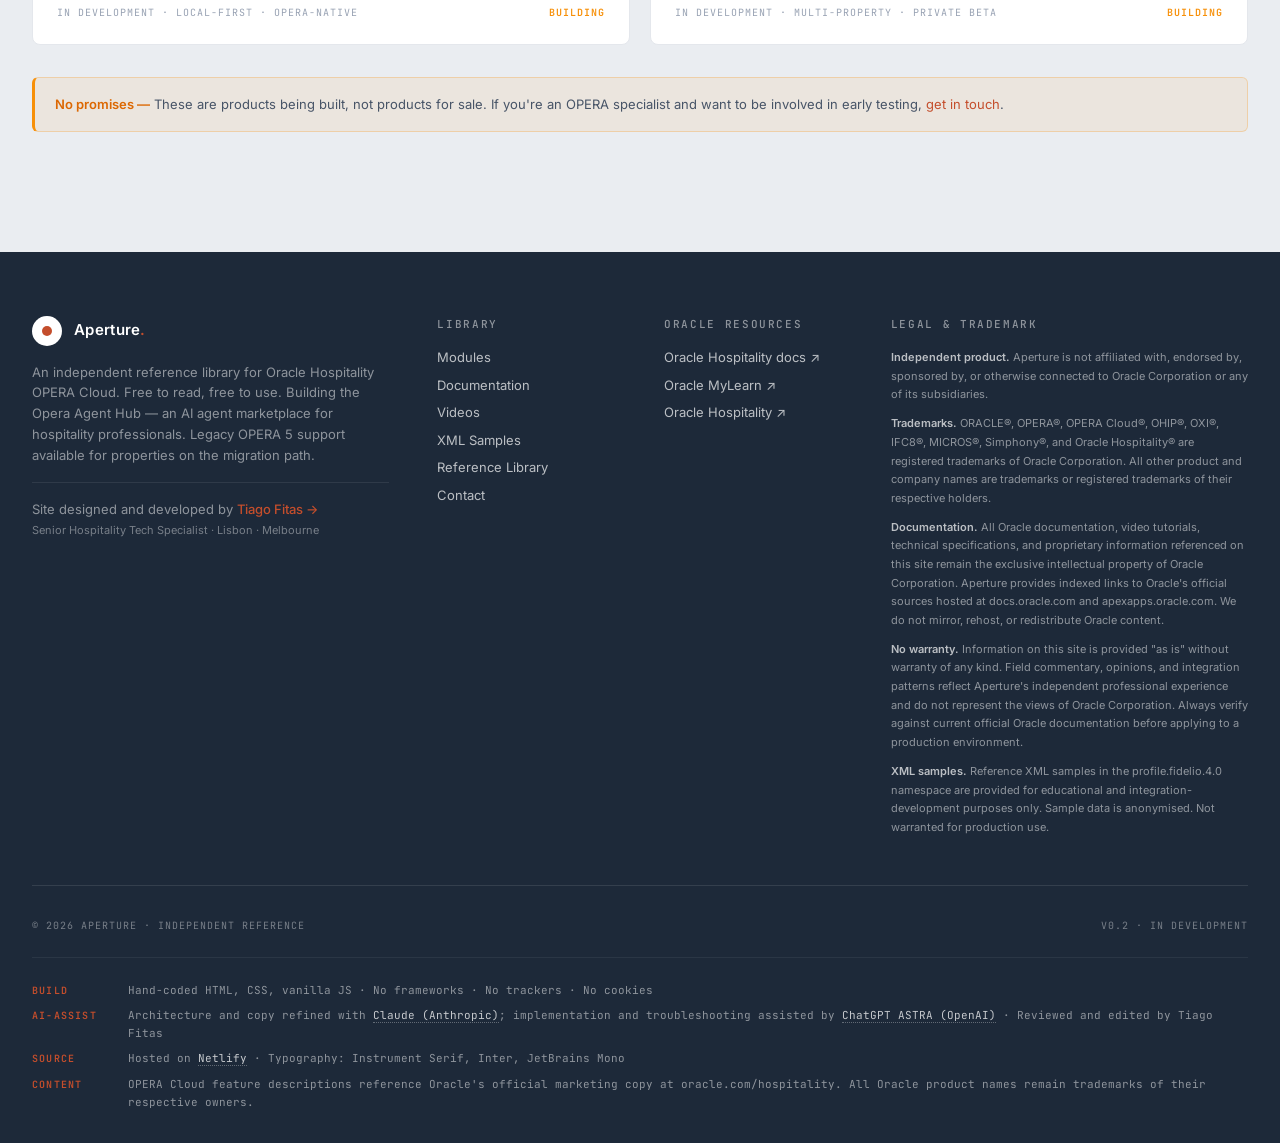
==== commit 3fb57bff: "Copilot repair prepared 17 Sep (Netlify function + same-origin Copilot page)" ====
--- a/index.html
+++ b/index.html
@@ -10,10 +10,10 @@
 <link href="https://fonts.googleapis.com/css2?family=Instrument+Serif&family=JetBrains+Mono:wght@400;500;600&family=Inter:wght@400;500;600;700&display=swap" rel="stylesheet">
 <link rel="stylesheet" href="assets/styles.css">
 </head>
-<body class="intro-active">
+<body>
 
 <!-- CINEMATIC BOOT INTRO -->
-<div id="intro">
+<div id="intro" style="display:none">
 
   <!-- TOP STATUS BAR -->
   <div class="boot-topbar">
@@ -74,7 +74,7 @@
       ORACLE OPERA CLOUD · LATEST<br>
       BUILD ----
     </div>
-    <button id="intro-enter" class="intro-enter" disabled>
+    <button id="intro-enter" class="intro-enter">
       <span class="intro-pulse"></span>
       Enter library
     </button>
@@ -133,7 +133,6 @@
         <svg viewBox="0 0 24 24" fill="none" stroke="currentColor" stroke-width="2"><path d="M4 4h16c1.1 0 2 .9 2 2v12c0 1.1-.9 2-2 2H4c-1.1 0-2-.9-2-2V6c0-1.1.9-2 2-2z"/><polyline points="22,6 12,13 2,6"/></svg>
         Contact
       </a>
-      <a href="https://github.com/austugal/APERTURE-OPERA-CLOUD-KB" target="_blank" rel="noopener" class="btn btn-secondary" style="padding: 6px 14px; font-size: 12px;">GitHub ↗</a>
     </div>
   </div>
 </nav>
@@ -457,11 +456,11 @@
       </div>
       <div class="credits-line">
         <span class="credits-label">AI-ASSIST</span>
-        <span>Architecture and copy refined with <a href="https://www.anthropic.com/claude" target="_blank" rel="noopener">Claude (Anthropic)</a> · Reviewed and edited by Tiago Fitas</span>
+        <span>Architecture and copy refined with <a href="https://www.anthropic.com/claude" target="_blank" rel="noopener">Claude (Anthropic)</a>; implementation and troubleshooting assisted by <a href="https://chatgpt.com/" target="_blank" rel="noopener">ChatGPT ASTRA (OpenAI)</a> · Reviewed and edited by Tiago Fitas</span>
       </div>
       <div class="credits-line">
         <span class="credits-label">SOURCE</span>
-        <span>Hosted on <a href="https://www.netlify.com" target="_blank" rel="noopener">Netlify</a> · Version-controlled on <a href="https://github.com/austugal" target="_blank" rel="noopener">GitHub</a> · Typography: Instrument Serif, Inter, JetBrains Mono</span>
+        <span>Hosted on <a href="https://www.netlify.com" target="_blank" rel="noopener">Netlify</a> · Typography: Instrument Serif, Inter, JetBrains Mono</span>
       </div>
       <div class="credits-line">
         <span class="credits-label">CONTENT</span>
@@ -473,76 +472,6 @@
 
 <script src="assets/intro.js"></script>
 
-<!-- ===== OPERA COPILOT FLOATING BUTTON ===== -->
-<style>
-#oc-fab{
-  position:fixed;bottom:24px;right:24px;z-index:9000;
-  display:flex;flex-direction:column;align-items:flex-end;gap:8px;
-}
-.oc-fab-btn{
-  display:flex;align-items:center;gap:10px;
-  padding:11px 18px 11px 14px;border-radius:28px;cursor:pointer;
-  background:linear-gradient(135deg,rgba(12,8,2,.97),rgba(20,12,2,.97));
-  border:1px solid rgba(249,115,22,.45);
-  box-shadow:0 0 20px rgba(249,115,22,.25),0 4px 20px rgba(0,0,0,.55);
-  font-family:'JetBrains Mono',monospace;font-size:11px;font-weight:600;
-  letter-spacing:1.5px;color:#f97316;white-space:nowrap;
-  transition:all .2s;
-  animation:ocpulse 3.5s ease-in-out infinite;
-}
-.oc-fab-btn:hover{
-  border-color:rgba(249,115,22,.8);
-  box-shadow:0 0 32px rgba(249,115,22,.4),0 6px 24px rgba(0,0,0,.6);
-  transform:translateY(-2px);
-}
-@keyframes ocpulse{
-  0%,100%{box-shadow:0 0 20px rgba(249,115,22,.25),0 4px 20px rgba(0,0,0,.55)}
-  50%{box-shadow:0 0 32px rgba(249,115,22,.4),0 4px 20px rgba(0,0,0,.55)}
-}
-.oc-dot{
-  width:8px;height:8px;border-radius:50%;flex-shrink:0;
-  background:#10b981;box-shadow:0 0 7px #10b981;
-  animation:ocdot 2.2s ease-in-out infinite;
-}
-@keyframes ocdot{0%,100%{opacity:1}50%{opacity:.2}}
-.oc-fab-menu{
-  display:none;flex-direction:column;gap:5px;align-items:flex-end;
-  animation:ocIn .15s ease;
-}
-@keyframes ocIn{from{opacity:0;transform:translateY(6px)}to{opacity:1;transform:translateY(0)}}
-.oc-menu-item{
-  padding:8px 16px;border-radius:8px;cursor:pointer;white-space:nowrap;
-  background:rgba(8,6,2,.97);border:1px solid rgba(249,115,22,.2);
-  font-family:'JetBrains Mono',monospace;font-size:10px;letter-spacing:1px;color:#f97316;
-  transition:all .15s;box-shadow:0 2px 12px rgba(0,0,0,.5);
-}
-.oc-menu-item:hover{background:rgba(249,115,22,.08);border-color:rgba(249,115,22,.5)}
-.oc-menu-note{
-  font-size:8px;color:rgba(249,115,22,.45);letter-spacing:.5px;
-  text-align:right;padding-right:4px;font-family:'JetBrains Mono',monospace;
-}
-#oc-fab.open .oc-fab-menu{display:flex;}
-</style>
-
-<div id="oc-fab">
-  <div class="oc-fab-menu">
-    <div class="oc-menu-note">requires local server on port 8765</div>
-    <div class="oc-menu-item" onclick="window.open('http://localhost:8765','_blank','noopener')">🏨 &nbsp;Open OPERA Copilot</div>
-    <div class="oc-menu-item" onclick="ocCloseMenu();document.querySelector('.agent-hub-section')&&document.querySelector('.agent-hub-section').scrollIntoView({behavior:'smooth'})">⬡ &nbsp;Agent Hub on this page</div>
-  </div>
-  <div class="oc-fab-btn" onclick="ocToggleMenu()">
-    <span class="oc-dot"></span>
-    OPERA COPILOT
-  </div>
-</div>
-
-<script>
-function ocToggleMenu(){document.getElementById('oc-fab').classList.toggle('open');}
-function ocCloseMenu(){document.getElementById('oc-fab').classList.remove('open');}
-document.addEventListener('click',function(e){
-  if(!document.getElementById('oc-fab').contains(e.target))ocCloseMenu();
-});
-</script>
-
-</body>
-</html>
+<nav class="copilot-links" aria-label="OPERA tools"><a href="/copilot.html">Open OPERA Copilot</a><a href="/agent-hub.html">Agent Hub demo</a></nav>
+<style>.copilot-links{position:fixed;bottom:20px;right:20px;z-index:9000;display:flex;gap:8px;flex-wrap:wrap;max-width:calc(100vw - 40px)}.copilot-links a{background:#007f8f;color:white;padding:12px 18px;border-radius:24px;text-decoration:none;font:600 13px system-ui;box-shadow:0 3px 16px #0003}.copilot-links a:focus-visible{outline:3px solid #f90;outline-offset:3px}</style>
+</body></html>
--- a/assets/styles.css
+++ b/assets/styles.css
@@ -1072,3 +1072,4 @@
   .fiscal-list li { grid-template-columns: 1fr; gap: 4px; }
   .intro-brand { font-size: 36px; }
 }
+
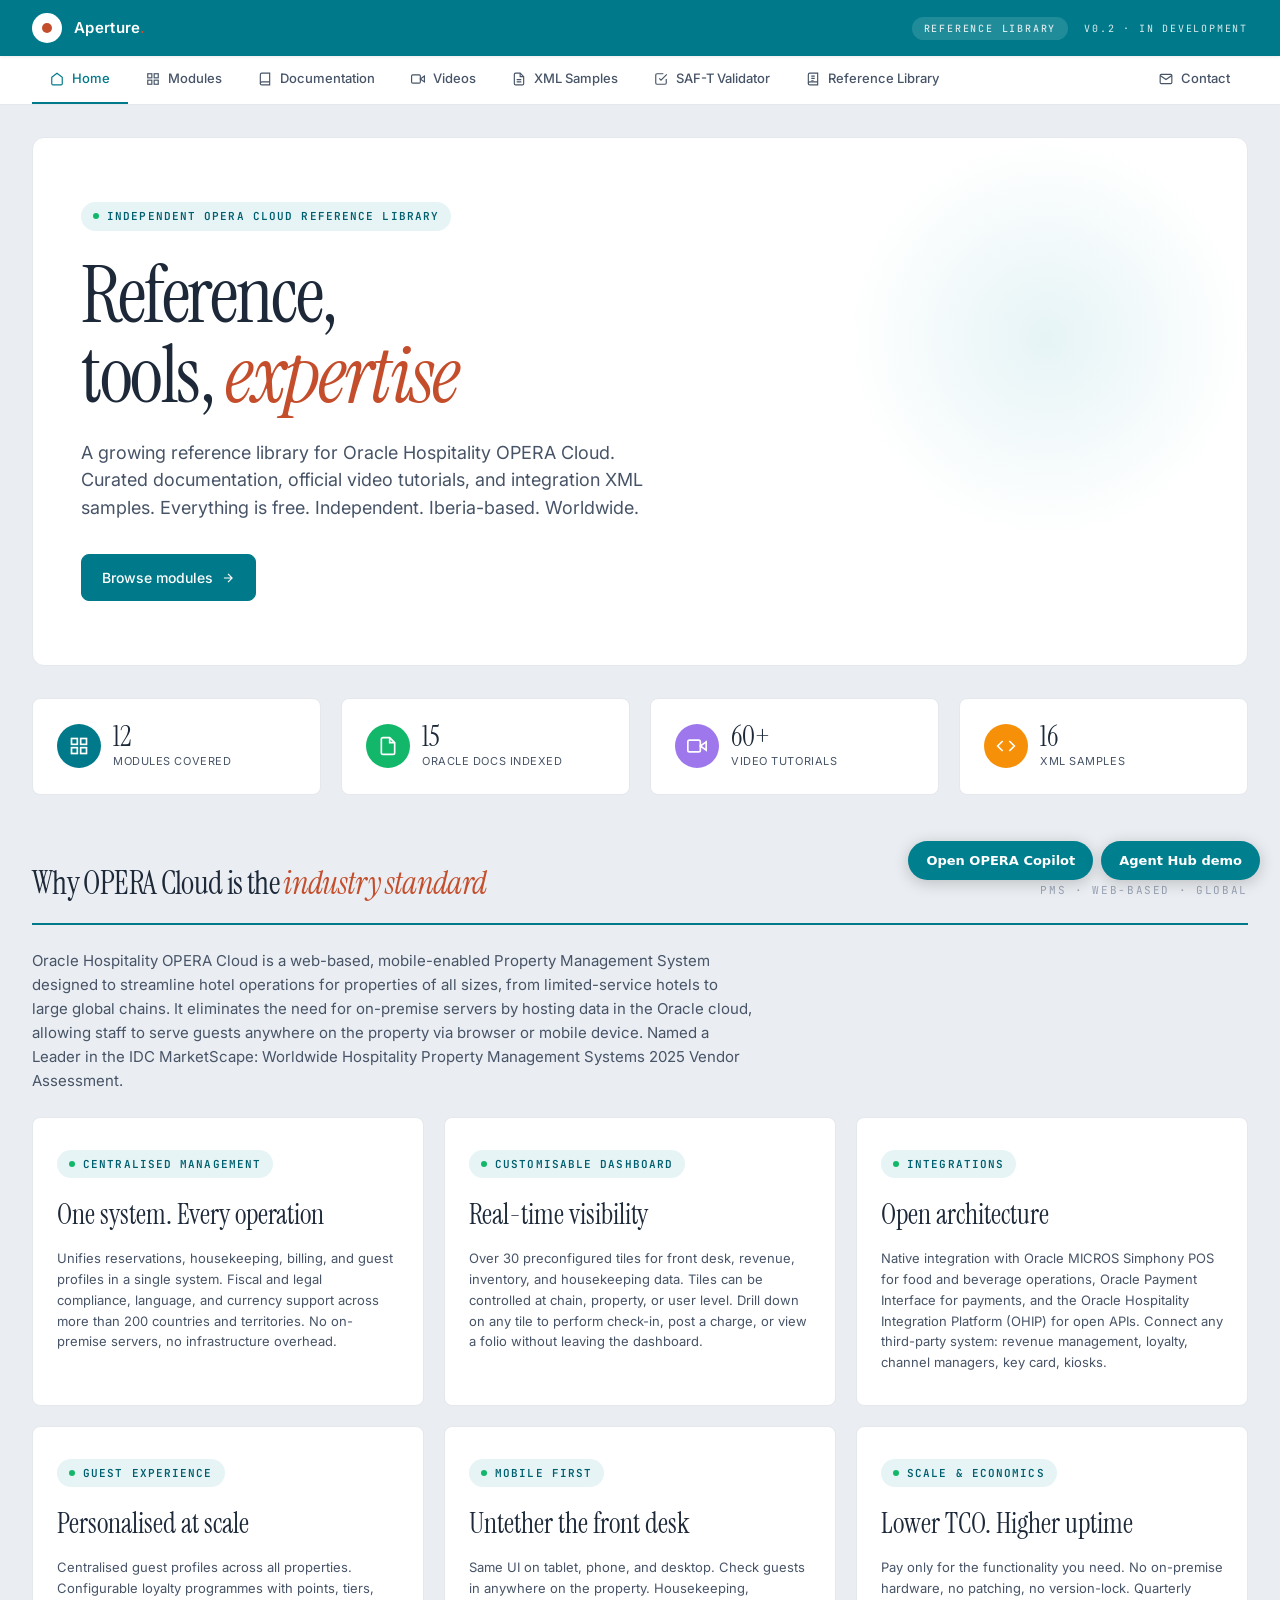
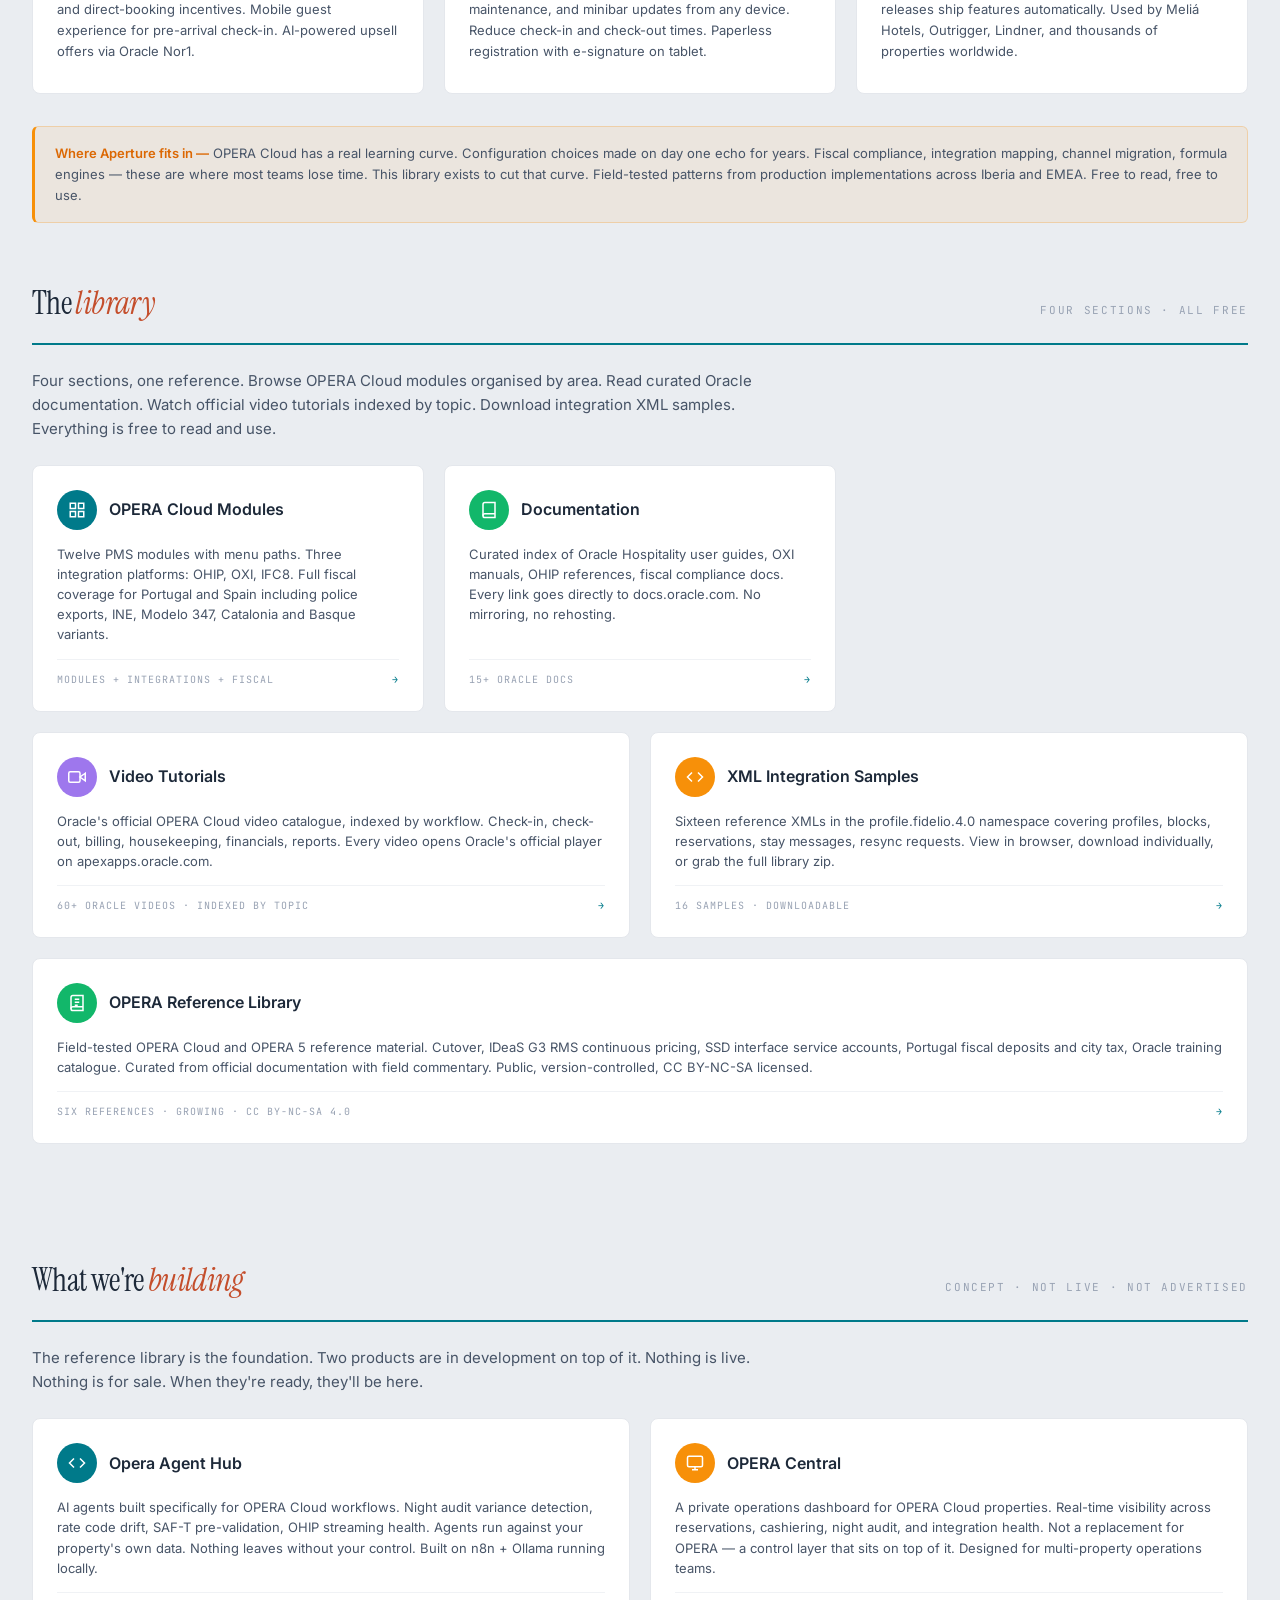
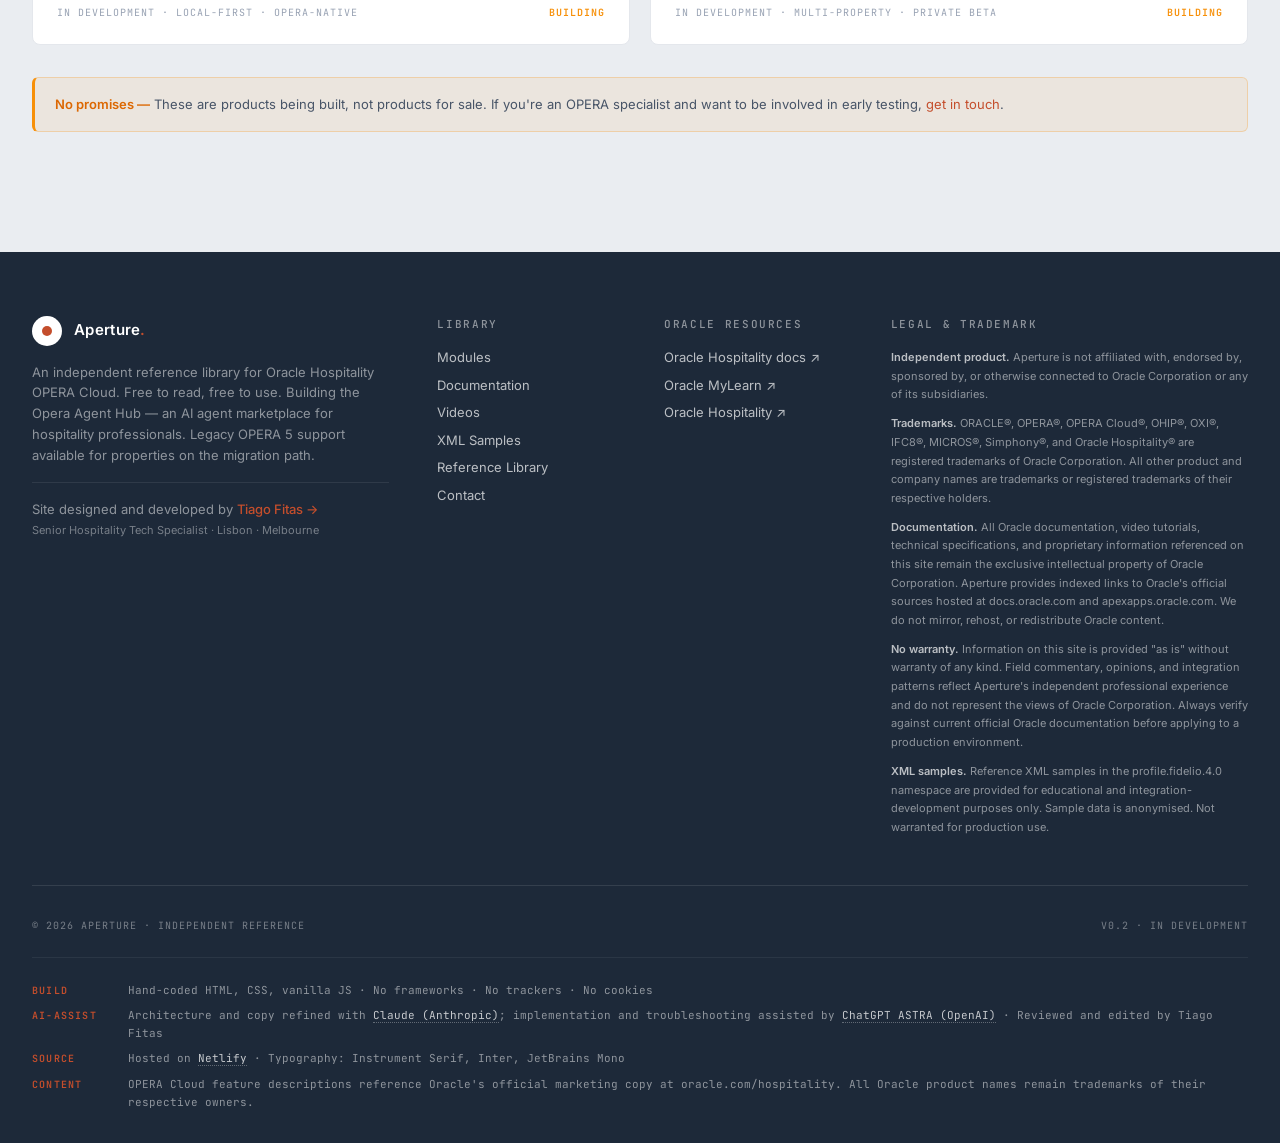
==== commit acd7cfcc: "Move Aperture to Cloudflare Pages: Workers AI Copilot, BM25 retrieval, full reference library, SAF-T" ====
--- a/index.html
+++ b/index.html
@@ -124,6 +124,10 @@
       <svg viewBox="0 0 24 24" fill="none" stroke="currentColor" stroke-width="2"><path d="M14 2H6a2 2 0 00-2 2v16a2 2 0 002 2h12a2 2 0 002-2V8z"/><path d="M14 2v6h6 M16 13H8 M16 17H8"/></svg>
       XML Samples
     </a>
+    <a href="saft.html" class="menu-link">
+      <svg viewBox="0 0 24 24" fill="none" stroke="currentColor" stroke-width="2"><path d="M9 11l3 3L22 4"/><path d="M21 12v7a2 2 0 01-2 2H5a2 2 0 01-2-2V5a2 2 0 012-2h11"/></svg>
+      SAF-T Validator
+    </a>
     <a href="opera-library.html" class="menu-link">
       <svg viewBox="0 0 24 24" fill="none" stroke="currentColor" stroke-width="2"><path d="M4 19.5A2.5 2.5 0 016.5 17H20"/><path d="M6.5 2H20v20H6.5A2.5 2.5 0 014 19.5v-15A2.5 2.5 0 016.5 2z"/><path d="M9 7h6 M9 11h6 M9 15h4"/></svg>
       Reference Library
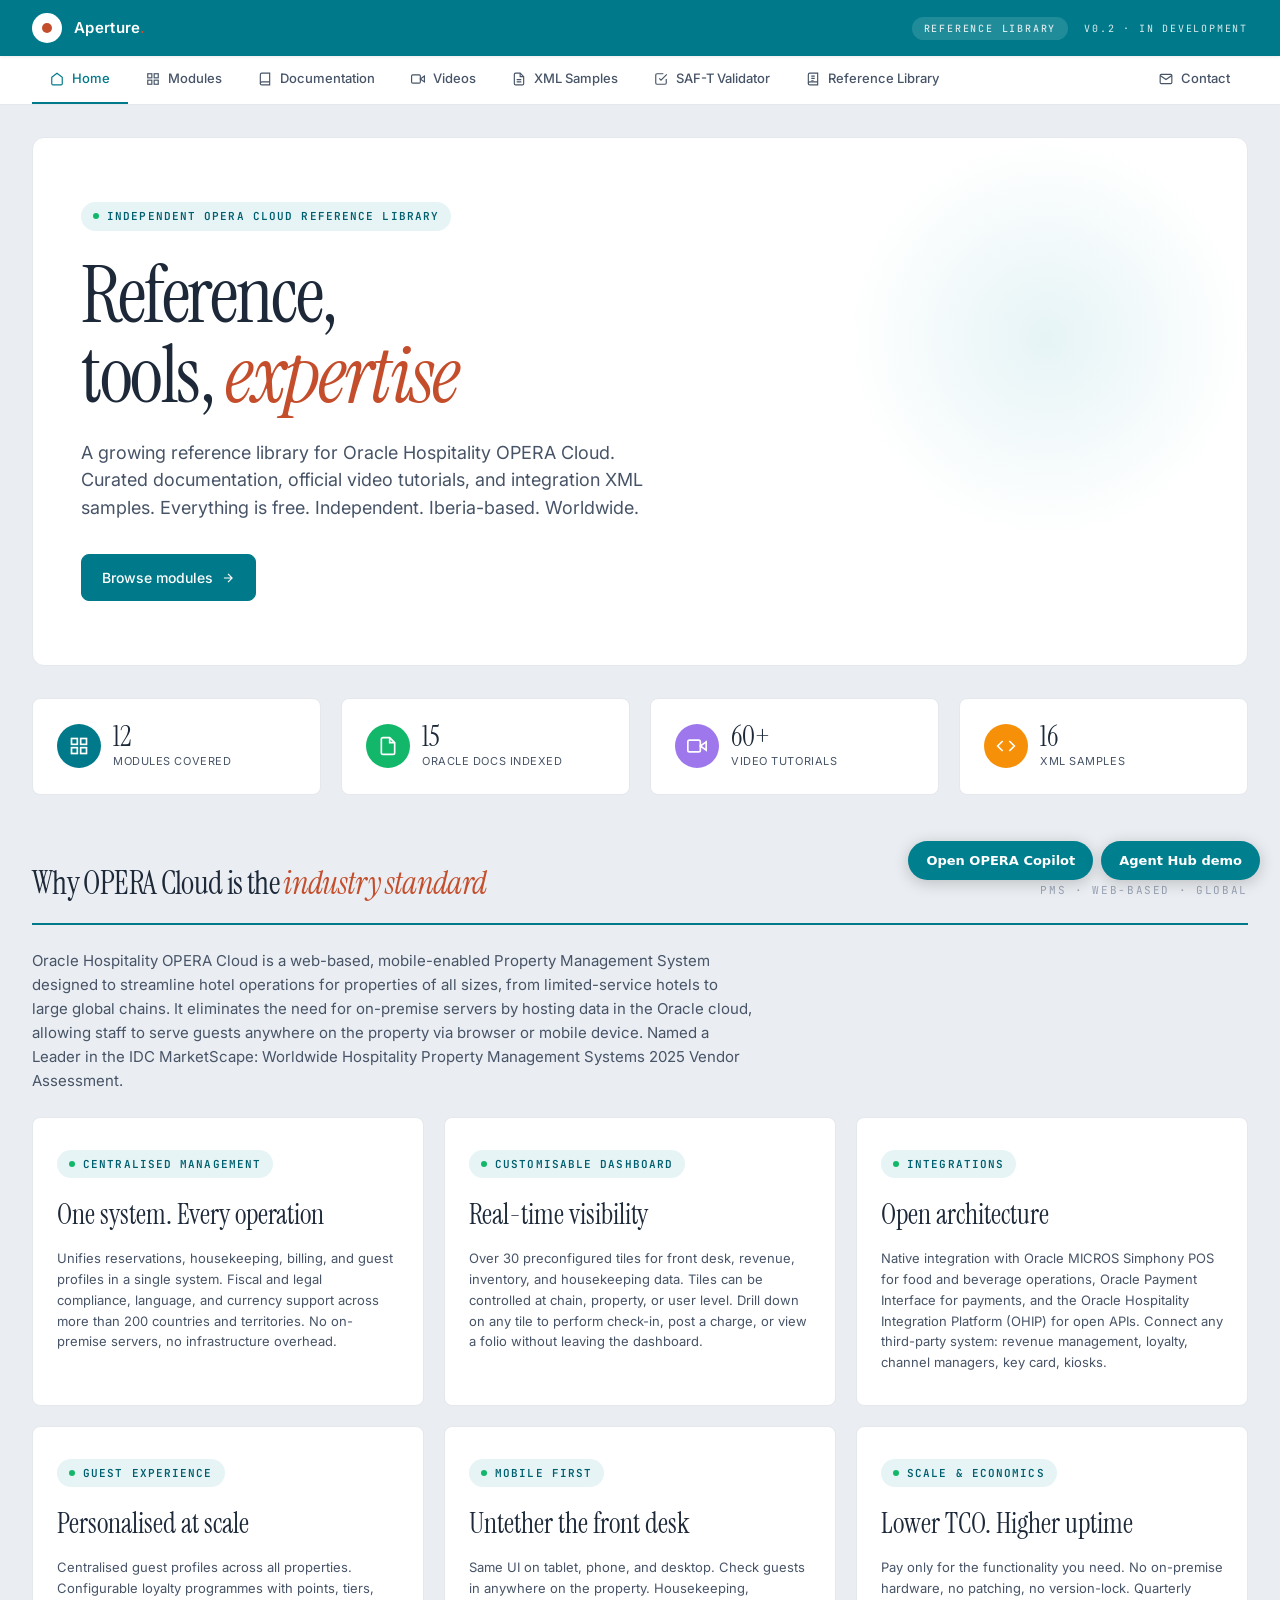
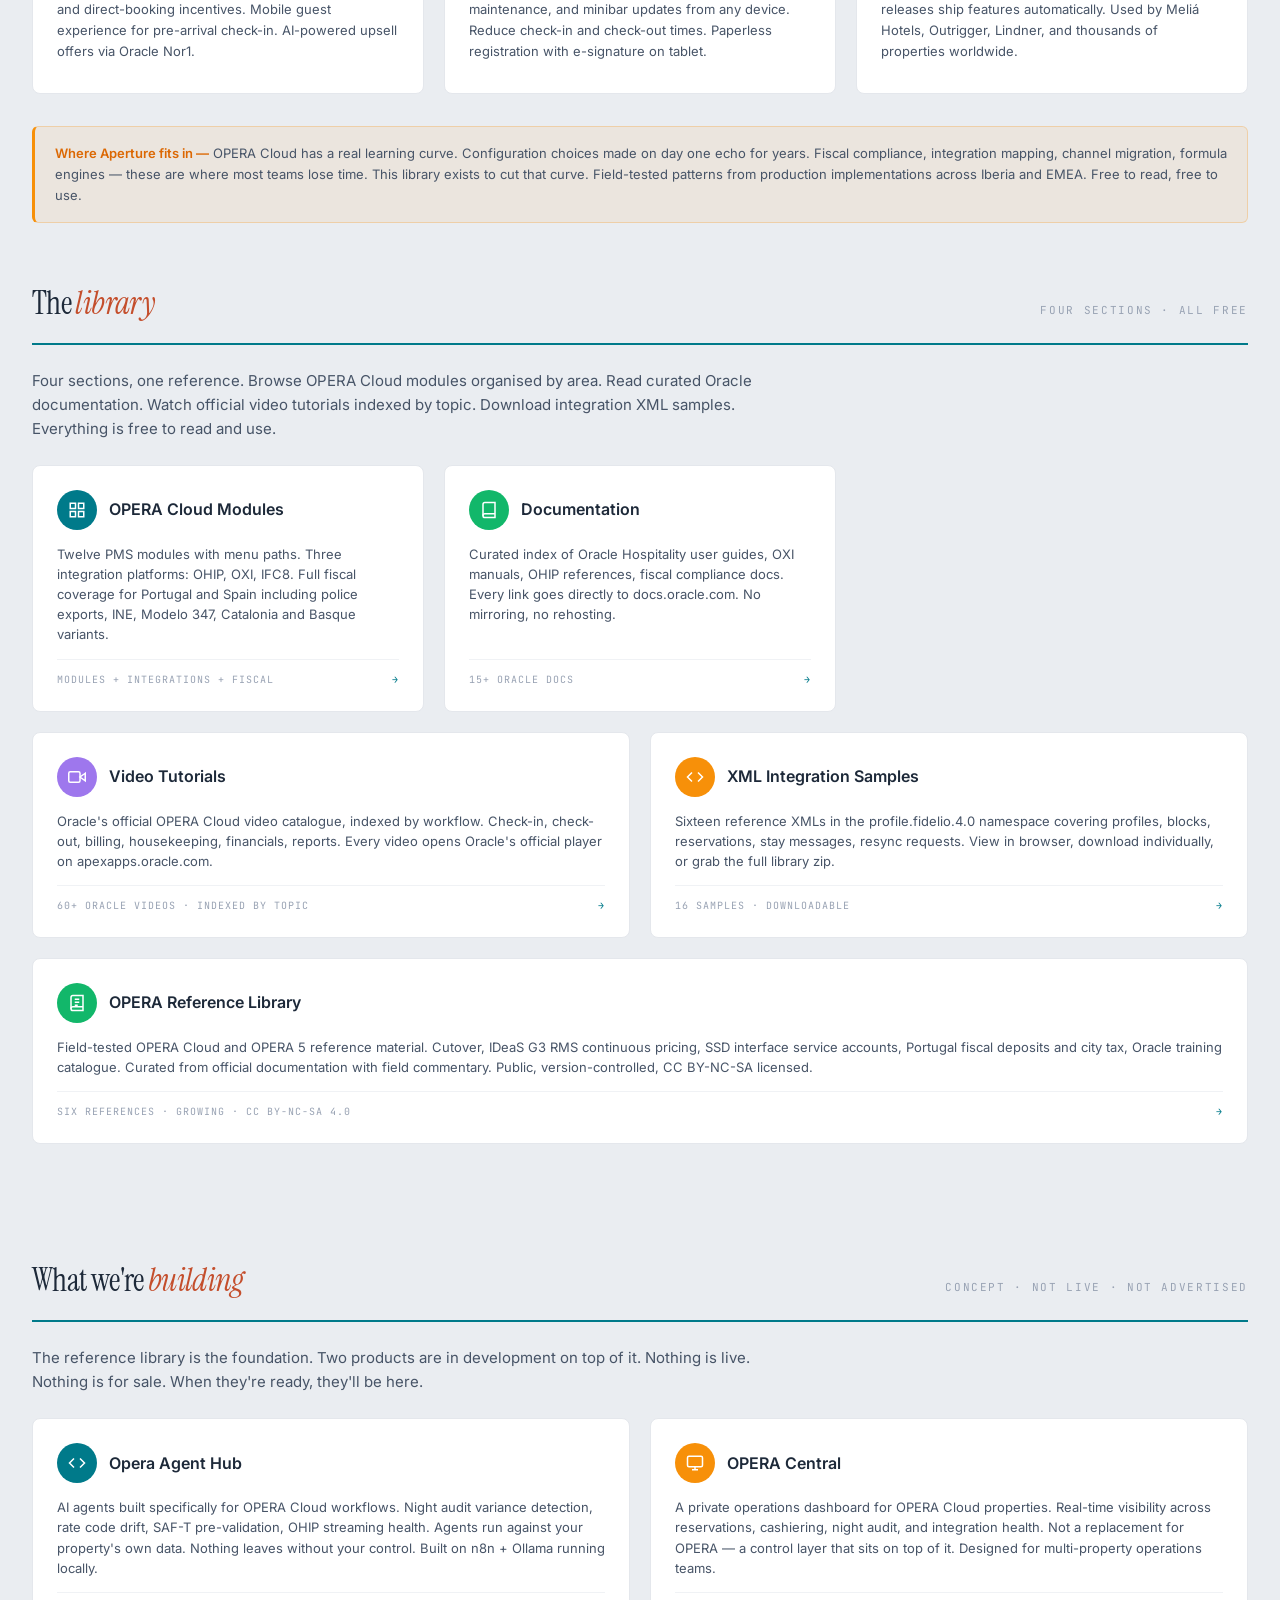
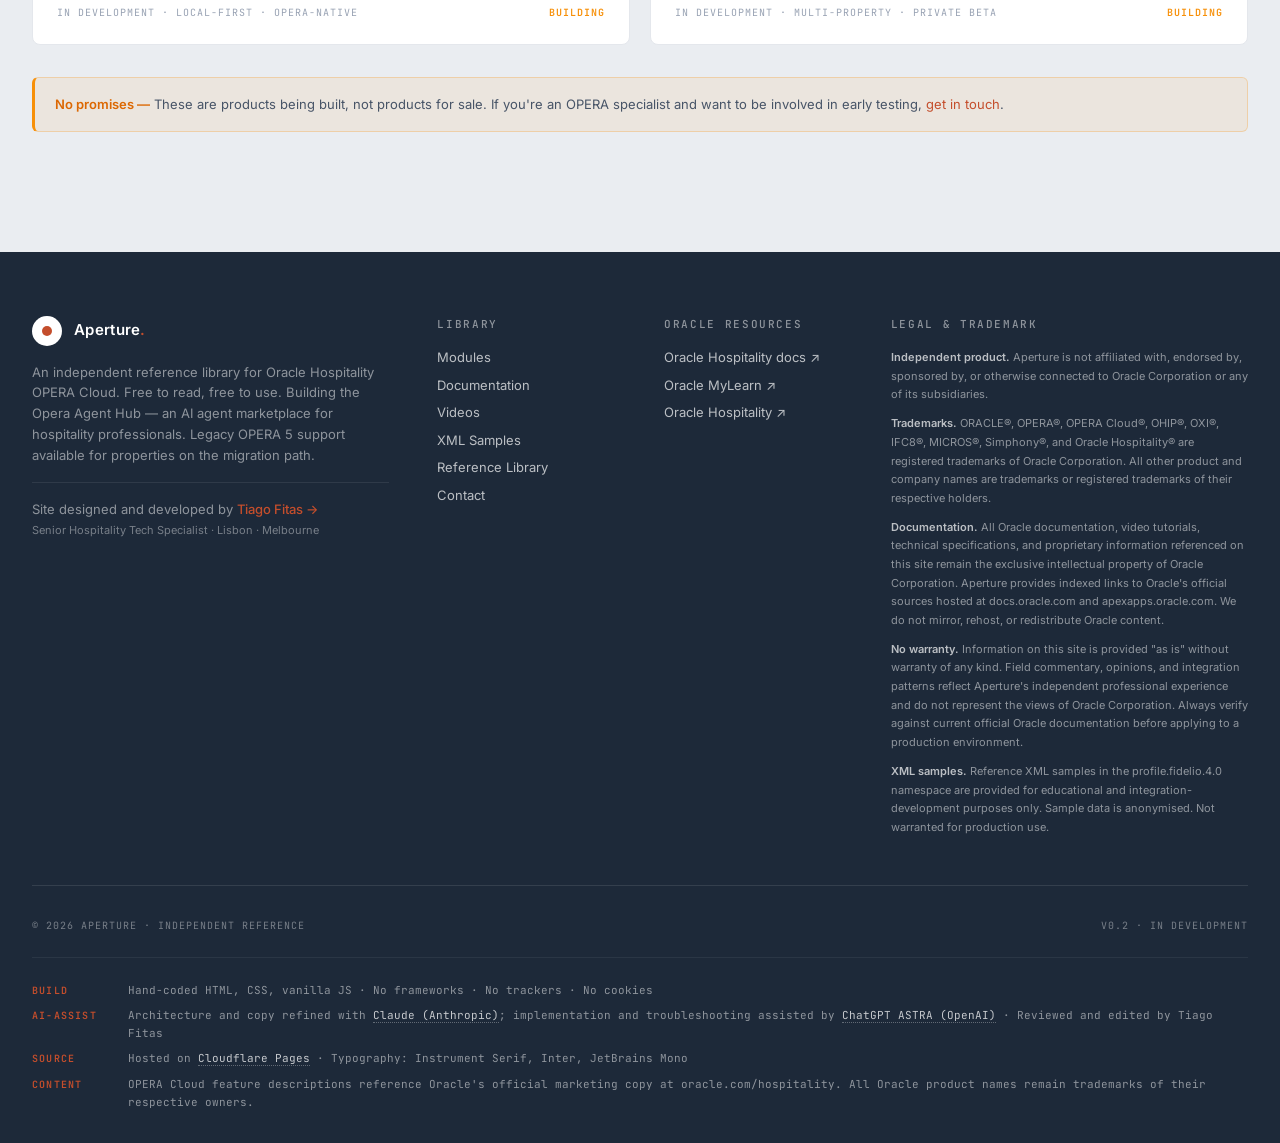
==== commit ce6a726a: "Withdraw 10 failed guides, publish 4 corrected ones, retire Netlify Reference documents synced from " ====
--- a/index.html
+++ b/index.html
@@ -464,7 +464,7 @@
       </div>
       <div class="credits-line">
         <span class="credits-label">SOURCE</span>
-        <span>Hosted on <a href="https://www.netlify.com" target="_blank" rel="noopener">Netlify</a> · Typography: Instrument Serif, Inter, JetBrains Mono</span>
+        <span>Hosted on <a href="https://pages.cloudflare.com" target="_blank" rel="noopener">Cloudflare Pages</a> · Typography: Instrument Serif, Inter, JetBrains Mono</span>
       </div>
       <div class="credits-line">
         <span class="credits-label">CONTENT</span>
